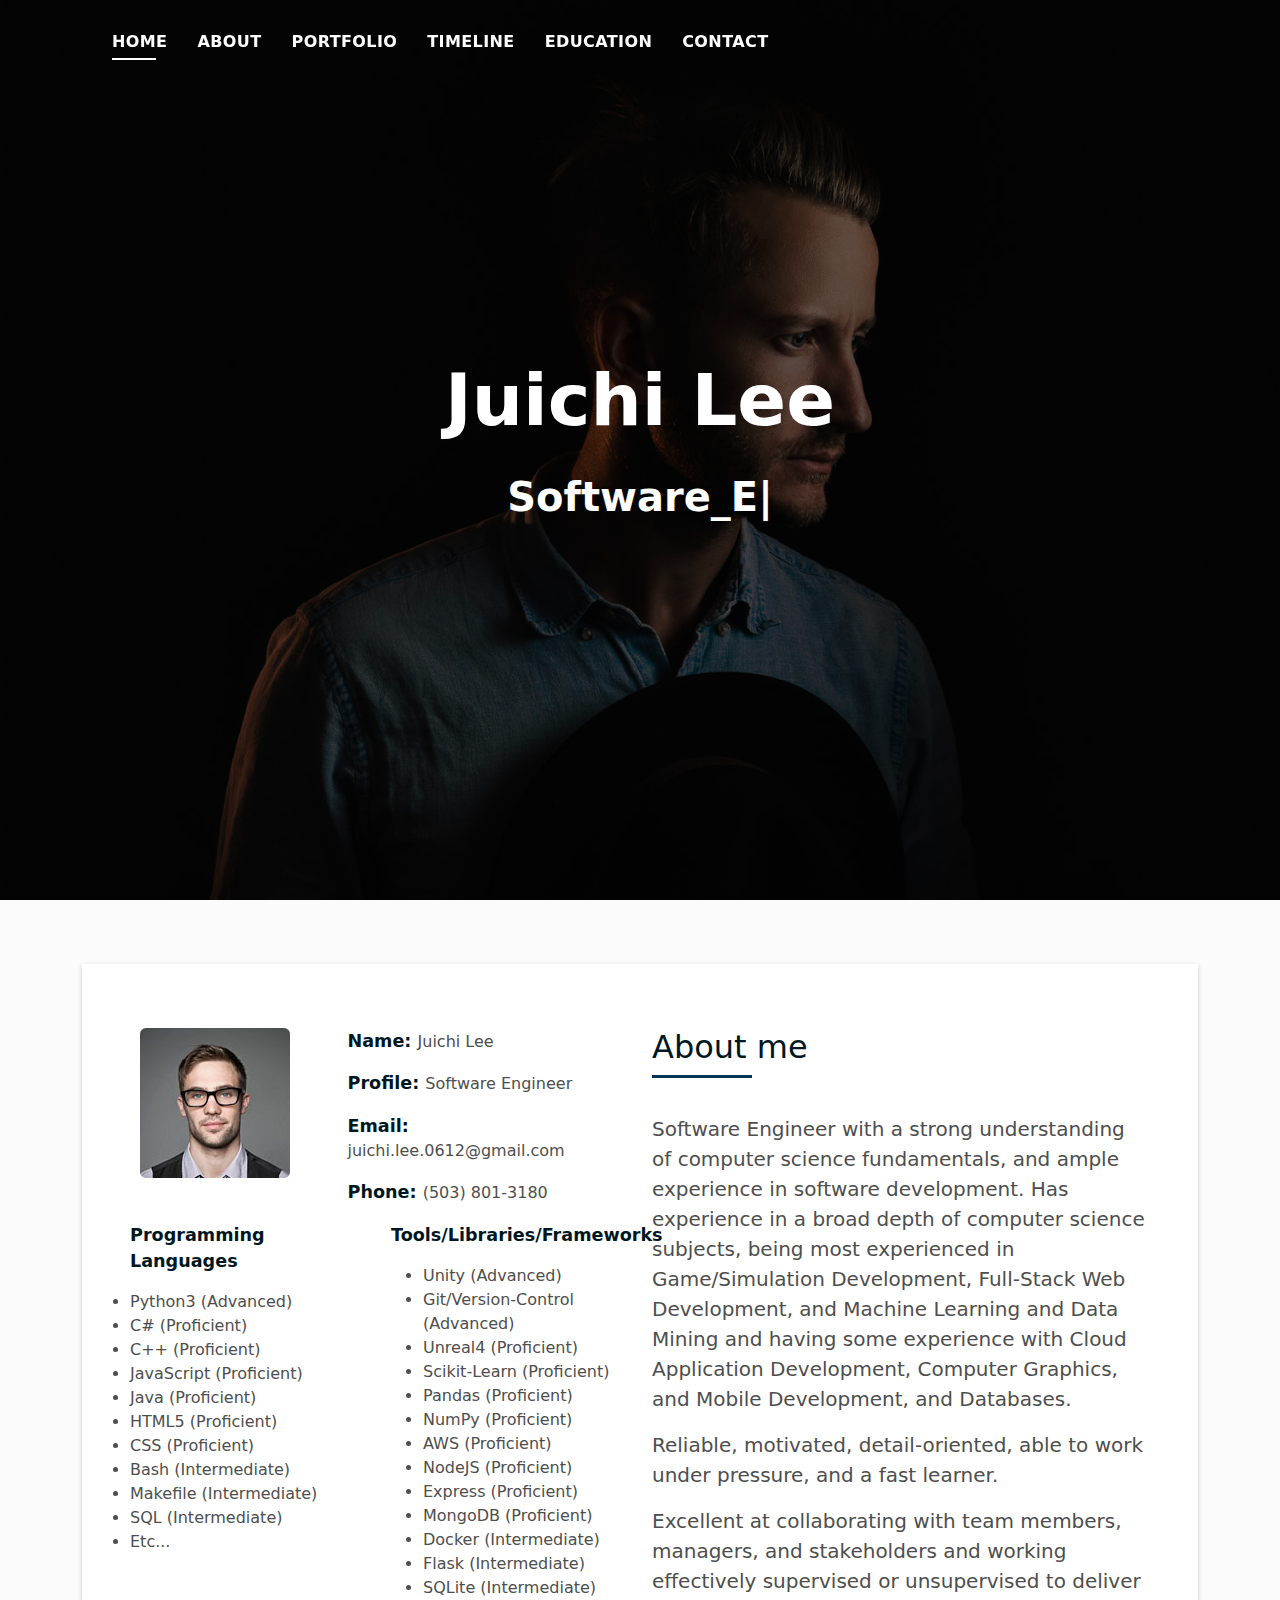
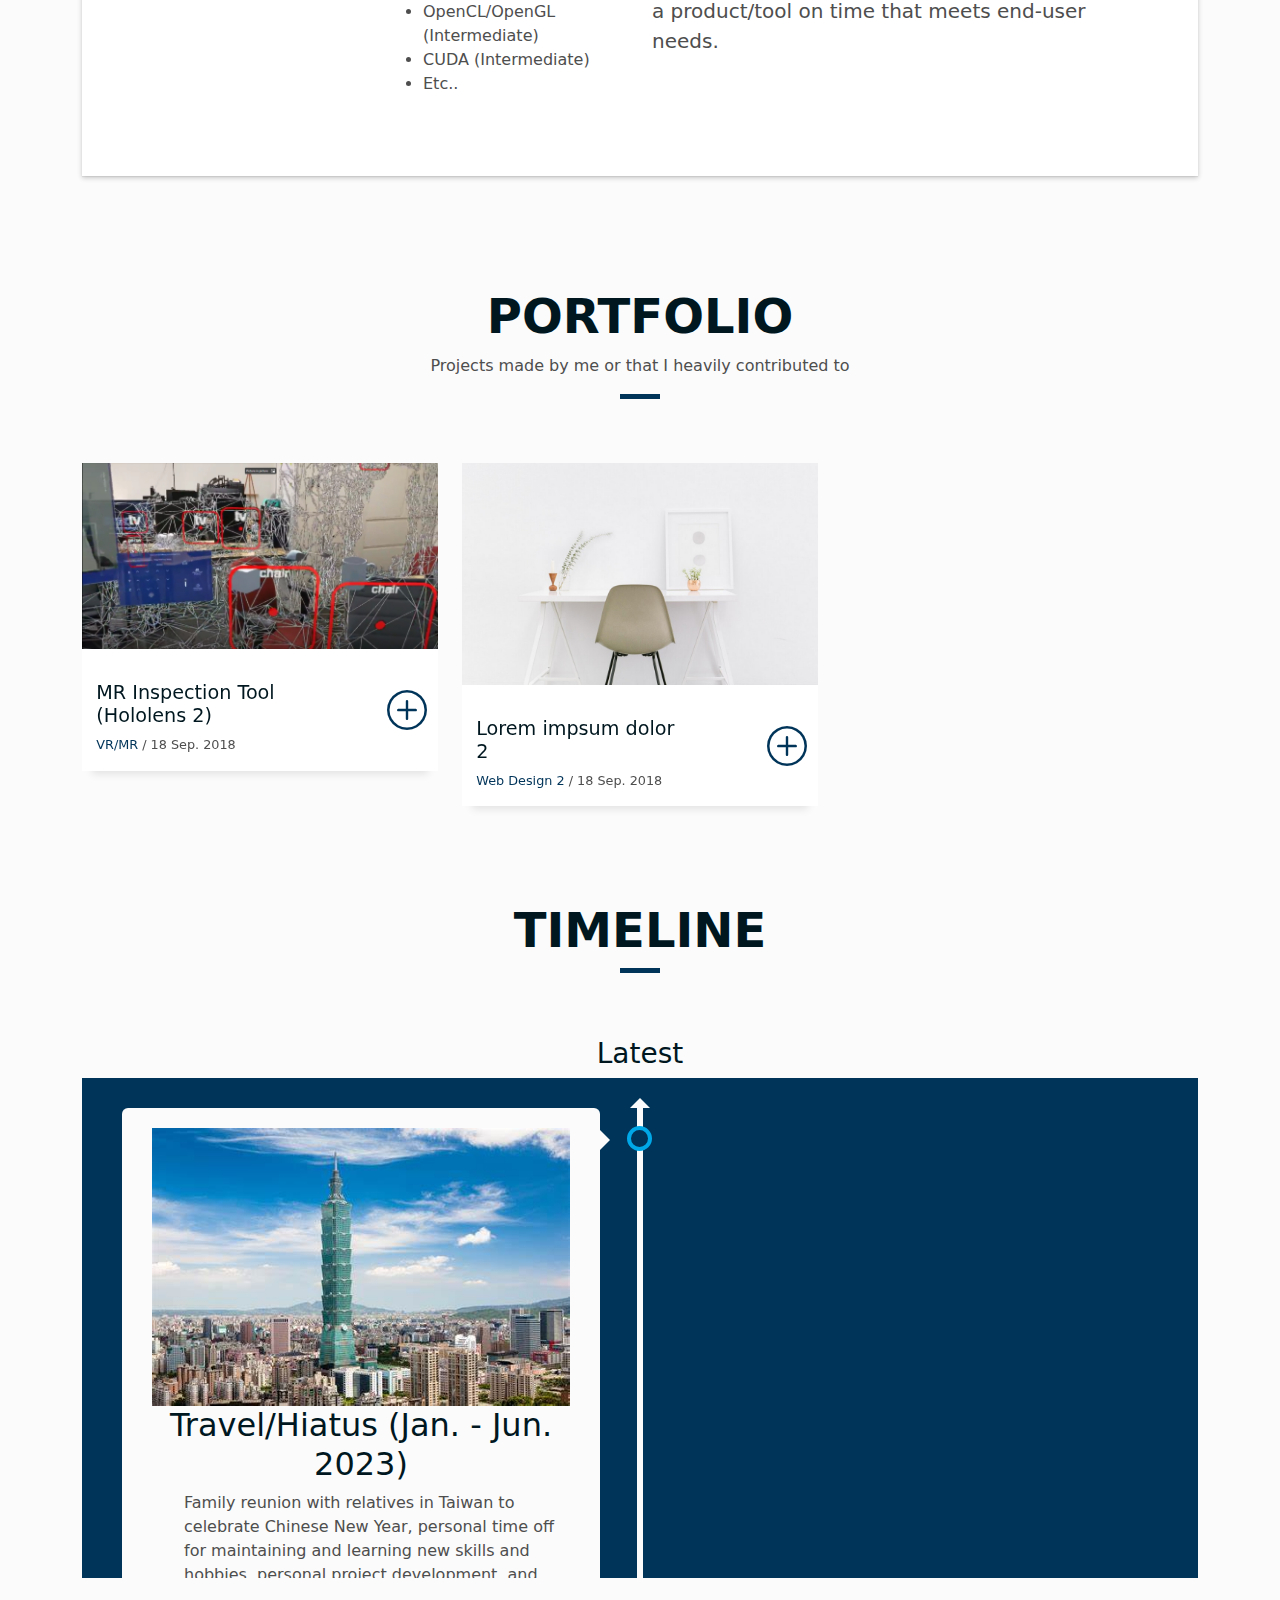
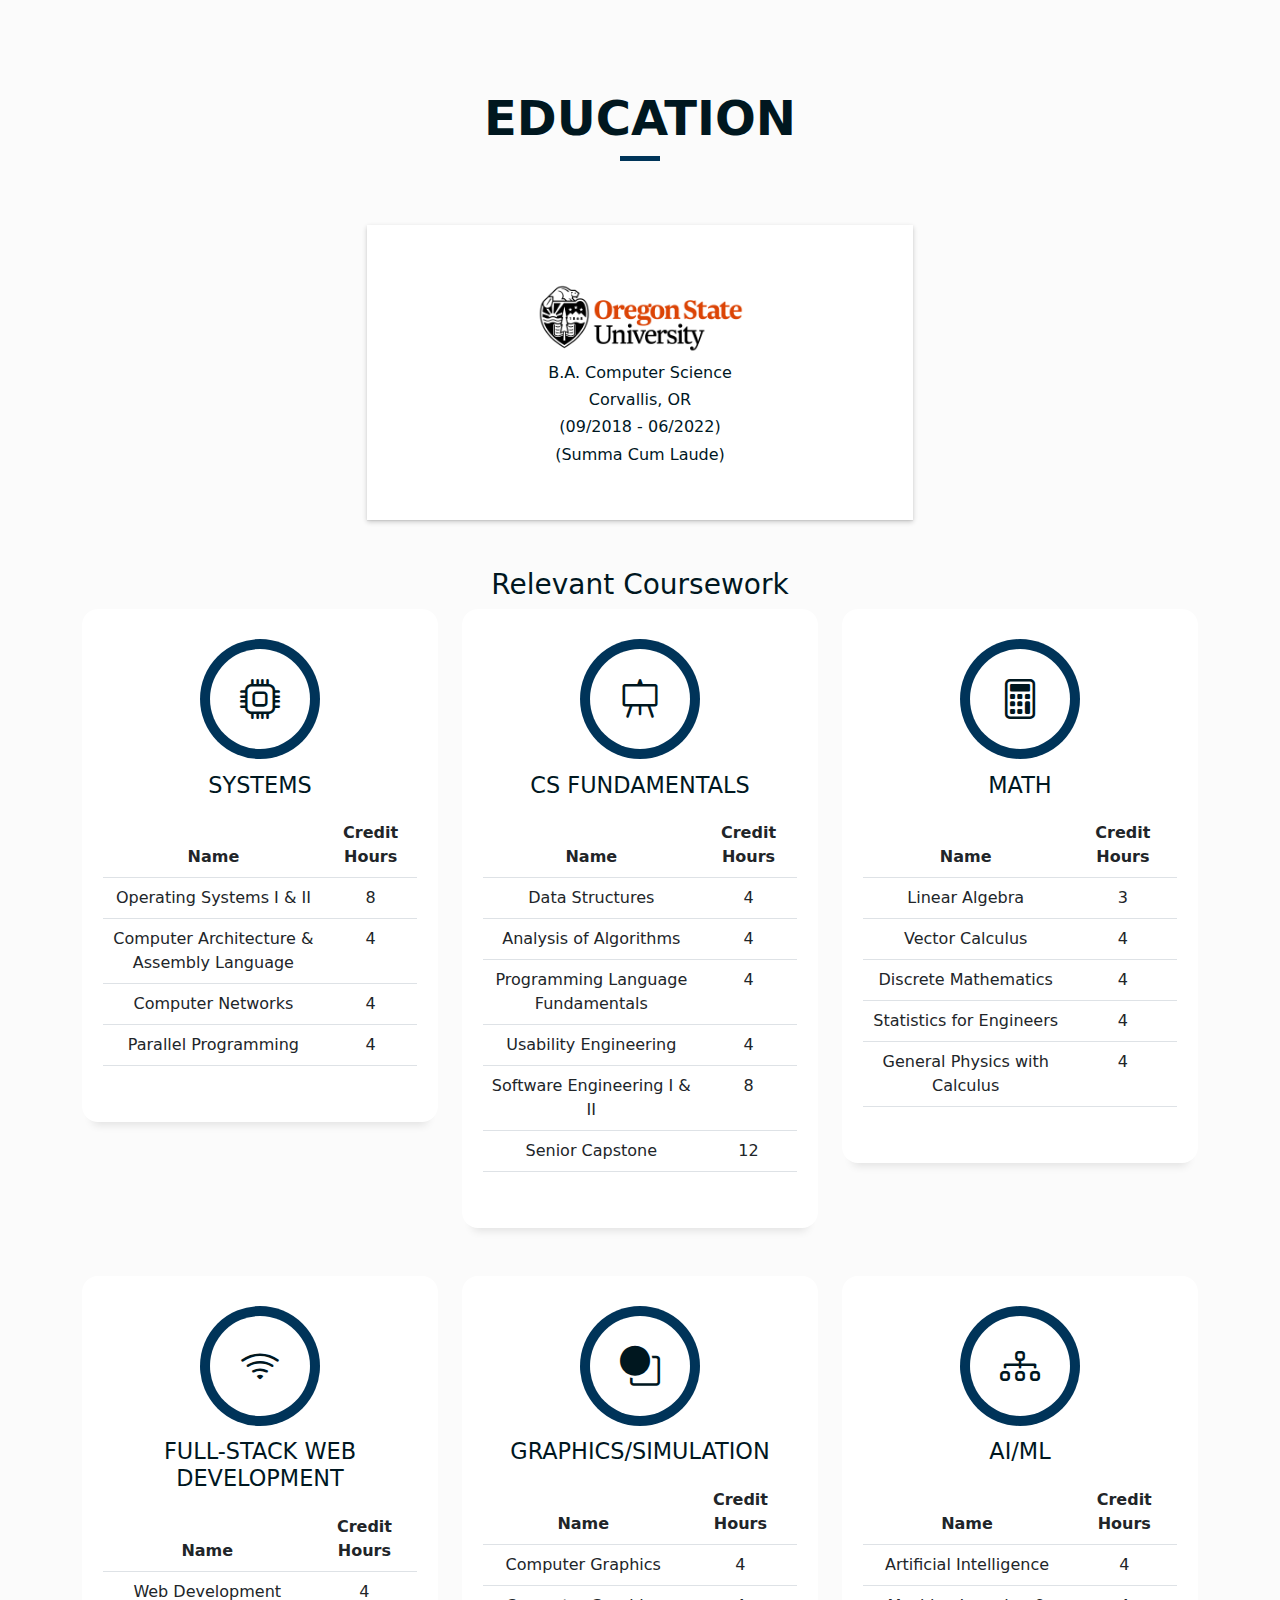
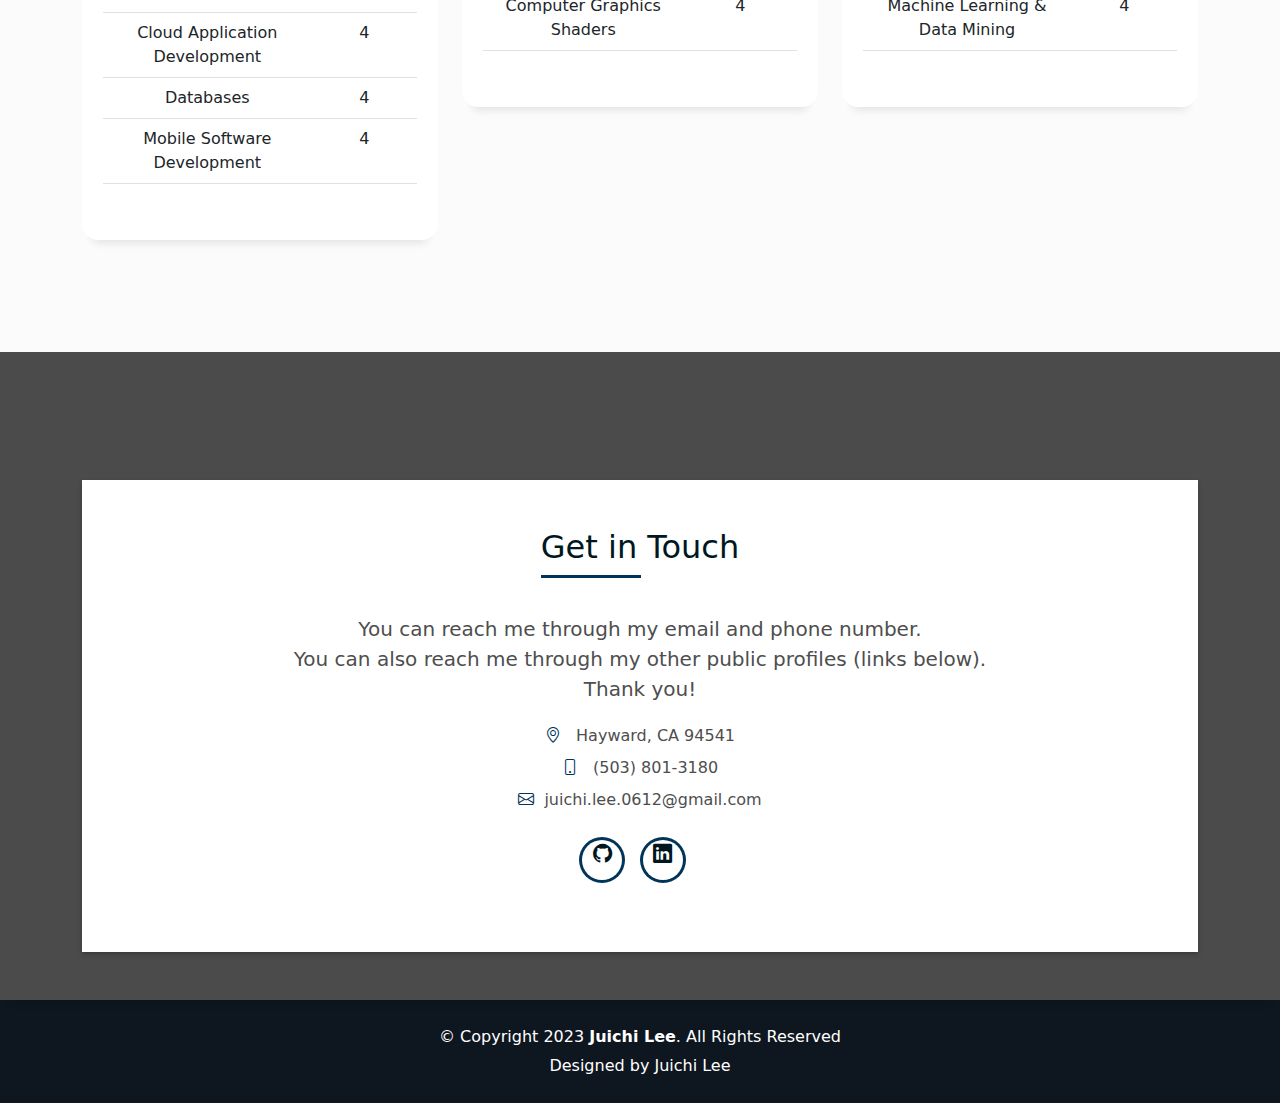
==== index.html @ 6bdf8b2e "Updated Education Icons" ====
<!DOCTYPE html>
<html lang="en">

<head>
  <meta charset="utf-8">
  <meta content="width=device-width, initial-scale=1.0" name="viewport">

  <title>Juichi Lee - Index</title>
  <meta content="" name="description">
  <meta content="" name="keywords">

  <!-- JQuery -->
  <script src="https://ajax.googleapis.com/ajax/libs/jquery/3.6.4/jquery.min.js"></script>

  <!-- Favicons -->
  <link href="assets/img/favicon.png" rel="icon">
  <link href="assets/img/apple-touch-icon.png" rel="apple-touch-icon">

  <!-- Vendor CSS Files -->
  <link href="assets/vendor/bootstrap/css/bootstrap.min.css" rel="stylesheet">
  <link href="assets/vendor/bootstrap-icons/bootstrap-icons.css" rel="stylesheet">
  <link href="assets/vendor/glightbox/css/glightbox.min.css" rel="stylesheet">
  <link href="assets/vendor/swiper/swiper-bundle.min.css" rel="stylesheet">

  <!-- Template Main CSS File -->
  <link href="assets/css/style.css" rel="stylesheet">

</head>

<body>

 

  <!-- ======= Header ======= -->
  <header id="header" class="fixed-top">
    <div class="container d-flex align-items-center justify-content-between">

      <!-- <h1 class="logo"><a href="index.html">Yeah</a></h1> -->
      <!-- Uncomment below if you prefer to use an image logo -->
      <!-- <a href="index.html" class="logo"><img src="assets/img/logo.png" alt="" class="img-fluid"></a>-->

      <nav id="navbar" class="navbar">
        <ul>
          <li><a class="nav-link scrollto active" href="#hero">Home</a></li>
          <li><a class="nav-link scrollto" href="#about">About</a></li>
          <li><a class="nav-link scrollto " href="#work">Portfolio</a></li>
          <li><a class="nav-link scrollto " href="#timeline">Timeline</a></li>
          <li><a class="nav-link scrollto" href="#services">Education</a></li>
          <!-- <li class="dropdown"><a href="#"><span>Drop Down</span> <i class="bi bi-chevron-down"></i></a>
            <ul>
              <li><a href="#">Drop Down 1</a></li>
              <li class="dropdown"><a href="#"><span>Deep Drop Down</span> <i class="bi bi-chevron-right"></i></a>
                <ul>
                  <li><a href="#">Deep Drop Down 1</a></li>
                  <li><a href="#">Deep Drop Down 2</a></li>
                  <li><a href="#">Deep Drop Down 3</a></li>
                  <li><a href="#">Deep Drop Down 4</a></li>
                  <li><a href="#">Deep Drop Down 5</a></li>
                </ul>
              </li>
              <li><a href="#">Drop Down 2</a></li>
              <li><a href="#">Drop Down 3</a></li>
              <li><a href="#">Drop Down 4</a></li>
            </ul>
          </li> -->
          <li><a class="nav-link scrollto" href="#contact">Contact</a></li>
        </ul>
        <i class="bi bi-list mobile-nav-toggle"></i>
      </nav><!-- .navbar -->

    </div>
  </header><!-- End Header -->

  <!-- ======= Hero Section ======= -->
  <div id="hero" class="hero route bg-image" style="background-image: url(assets/img/hero-bg.jpg)">
    <div class="overlay-itro"></div>
    <div class="hero-content display-table">
      <div class="table-cell">
        <div class="container">
          <!--<p class="display-6 color-d">Hello, world!</p>-->
          <h1 class="hero-title mb-4">Juichi Lee</h1>
          <p class="hero-subtitle"></p>
          <!-- <p class="pt-3"><a class="btn btn-primary btn js-scroll px-4" href="#about" role="button">Learn More</a></p> -->
        </div>
      </div>
    </div>
  </div><!-- End Hero Section -->

  <main id="main">

    <!-- ======= About Section ======= -->
    <section id="about" class="about-mf sect-pt4 route">
      <div class="container">
        <div class="row">
          <div class="col-sm-12">
            <div class="box-shadow-full">
              <div class="row">
                <div class="col-md-6">
                  <div class="row">
                    <div class="col-sm-6 col-md-5">
                      <div class="about-img">
                        <img src="assets/img/testimonial-2.jpg" class="img-fluid rounded b-shadow-a" alt="">
                      </div>
                    </div>
                    <div class="col-sm-6 col-md-7">
                      <div class="about-info">
                        <p><span class="title-s">Name: </span> <span>Juichi Lee</span></p>
                        <p><span class="title-s">Profile: </span> <span>Software Engineer</span></p>
                        <p><span class="title-s">Email: </span> <span>juichi.lee.0612@gmail.com</span></p>
                        <p><span class="title-s">Phone: </span> <span>(503) 801-3180</span></p>
                      </div>
                    </div>
                  </div>
                  <div class="row">
                    <div class="col-sm-6">
                        <div class="skill-mf">
                            <p class="title-s">Programming Languages</p>
                            <li><span>Python3</span> <span class="pull-right">(Advanced)</span></li>
                            <li><span>C#</span> <span class="pull-right">(Proficient)</span></li>
                            <li><span>C++</span> <span class="pull-right">(Proficient)</span></li>
                            <li><span>JavaScript</span> <span class="pull-right">(Proficient)</span></li>
                            <li><span>Java</span> <span class="pull-right">(Proficient)</span></li>
                            <li><span>HTML5</span> <span class="pull-right">(Proficient)</span></li>
                            <li><span>CSS</span> <span class="pull-right">(Proficient)</span></li>
                            <li><span>Bash</span> <span class="pull-right">(Intermediate)</span></li>
                            <li><span>Makefile</span> <span class="pull-right">(Intermediate)</span></li>
                            <li><span>SQL</span> <span class="pull-right">(Intermediate)</span></li>
                            <li>Etc...</li>
                          </div>
                    </div>
                    <div class="col-sm-6">
                        <div class="skill-mf">
                            <p class="title-s">Tools/Libraries/Frameworks</p>
                            <ul>
                                <li><span>Unity</span> <span class="pull-right">(Advanced)</span></li>
                                <li><span>Git/Version-Control</span> <span class="pull-right">(Advanced)</span></li>
                                <li><span>Unreal4</span> <span class="pull-right">(Proficient)</span></li>
                                <li><span>Scikit-Learn</span> <span class="pull-right">(Proficient)</span></li>
                                <li><span>Pandas</span> <span class="pull-right">(Proficient)</span></li>
                                <li><span>NumPy</span> <span class="pull-right">(Proficient)</span></li>
                                <li><span>AWS</span> <span class="pull-right">(Proficient)</span></li>
                                <li><span>NodeJS</span> <span class="pull-right">(Proficient)</span></li>
                                <li><span>Express</span> <span class="pull-right">(Proficient)</span></li>
                                <li><span>MongoDB</span> <span class="pull-right">(Proficient)</span></li>
                                <li><span>Docker</span> <span class="pull-right">(Intermediate)</span></li>
                                <li><span>Flask</span> <span class="pull-right">(Intermediate)</span></li>
                                <li><span>SQLite</span> <span class="pull-right">(Intermediate)</span></li>
                                <li><span>OpenCL/OpenGL</span> <span class="pull-right">(Intermediate)</span></li>
                                <li><span>CUDA</span> <span class="pull-right">(Intermediate)</span></li>
                                <li><span>Etc..</span></li>
                            </ul>
                          </div>
                    </div>
                  </div>
                  
                </div>
                <div class="col-md-6">
                  <div class="about-me pt-4 pt-md-0">
                    <div class="title-box-2">
                      <h5 class="title-left">
                        About me
                      </h5>
                    </div>
                    <p class="lead">
                        Software Engineer with a strong understanding of computer science
                        fundamentals, and ample experience in software development. Has experience in a broad depth of computer science subjects,
                        being most experienced in Game/Simulation Development, Full-Stack Web Development, and Machine Learning and Data Mining and having
                        some experience with Cloud Application Development, Computer Graphics, and Mobile Development, and Databases.                        
                    </p>
                    <p class="lead">
                        Reliable, motivated, detail-oriented, able to work under pressure,
                        and a fast learner.
                    </p>
                    <p class="lead">
                        Excellent at collaborating with team members, managers, and stakeholders and working effectively
                        supervised or unsupervised to deliver a product/tool on time that meets end-user needs.   
                    </p>
                  </div>
                </div>
              </div>
            </div>
          </div>
        </div>
      </div>
    </section><!-- End About Section -->

    <!-- ======= Portfolio Section ======= -->
    <section id="work" class="portfolio-mf sect-pt4 route">
        <div class="container">
          <div class="row">
            <div class="col-sm-12">
              <div class="title-box text-center">
                <div class="text-reveal-wrapper">
                  <h3 class="title-a text-reveal">
                    Portfolio
                  </h3>
                </div>
                <p class="subtitle-a">
                  Projects made by me or that I heavily contributed to
                </p>
                <div class="line-mf"></div>
              </div>
            </div>
          </div>
          <div id="portfolio-row" class="row">
            <!-- columns to be populated by portfolio_data.js -->
            
          </div>
        </div>
      </section>
    <!-- End Portfolio Section -->

    <!-- Timeline Section -->
      <section id="timeline" class="services-mf pt-5 route">
        <div class="container">
          <div class="row">
            <div class="col-12">
              <div class="title-box text-center">
                <div class="text-reveal-wrapper">
                  <h3 class="title-a text-reveal">
                    Timeline
                  </h3>
                </div>
                <div class="line-mf"></div>
              </div>
            </div>
          </div>
          <div class="title-box text-center">
            <h3>Latest</h3>
            <div class="scrolling-div">
              <div id="timeline-container" class="timeline">
                <!-- columns to be populated by timeline_data.js -->

              </div>
            </div>
          </div>
        </div>
      </section>
    
    <!-- End Timeline Section -->

    <!-- ======= Education Section ======= -->
    <section id="services" class="services-mf pt-5 route">
      <div class="container">
        <div class="row">
          <div class="col-sm-12">
            <div class="title-box text-center">
              <div class="text-reveal-wrapper">
                <h3 class="title-a text-reveal">
                  Education
                </h3>
              </div>
              <div class="line-mf"></div>
            </div>
          </div>
        </div>
        <div class="title-box text-center">
            <div class="row">
                <div class="col-xs-0 col-lg-3"></div>
                <div class="col-xs-12 col-lg-6">
                    <div class="wrapper">
                      <div class="title-box text-center box-shadow-full">
                          <img src="assets/img/oregon_state_logo.jpg" width="50%" height="20%">
                          <h6>
                              B.A. Computer Science
                          </h6>
                          <h6>
                              Corvallis, OR
                          </h6>
                          <h6>
                              (09/2018 - 06/2022)
                          </h6>
                          <h6>
                            (Summa Cum Laude)
                          </h6>
                      </div>
                    </div>
                </div>
            </div>
            <div class="title-box text-center">
                <div class="row">
                    <div class="col-sm-12">
                        <h3>Relevant Coursework</h6>
                    </div>
                </div>
            <div class="row">
                <div class="col-md-4">
                    <div class="service-box">
                      <div class="service-ico">
                        <span class="ico-circle"><i class="bi bi-cpu"></i></span>
                      </div>
                      <div class="service-content">
                        <h2 class="s-title">Systems</h2>
                        <table class="table">
                          <thead>
                              <tr>
                                  <th>Name</th>
                                  <th>Credit Hours</th>
                              </tr>
                          </thead>
                          <tbody>
                              <tr>
                                  <td>Operating Systems I & II</td>
                                  <td>8</td>
                              </tr>
                              <tr>
                                  <td>Computer Architecture & Assembly Language</td>
                                  <td>4</td>
                              </tr>
                              <tr>
                                  <td>Computer Networks</td>
                                  <td>4</td>
                              </tr>
                              <tr>
                                  <td>Parallel Programming</td>
                                  <td>4</td>
                              </tr>
                          </tbody>
                      </table>
                      </div>
                    </div>
                  </div>
                  <div class="col-md-4">
                    <div class="service-box">
                      <div class="service-ico">
                        <span class="ico-circle"><i class="bi bi-easel"></i></span>
                      </div>
                      <div class="service-content">
                        <h2 class="s-title">CS Fundamentals</h2>
                        <table class="table">
                          <thead>
                              <tr>
                                  <th>Name</th>
                                  <th>Credit Hours</th>
                              </tr>
                          </thead>
                          <tbody>
                              <tr>
                                  <td>Data Structures</td>
                                  <td>4</td>
                              </tr>
                              <tr>
                                  <td>Analysis of Algorithms</td>
                                  <td>4</td>
                              </tr>
                              <tr>
                                  <td>Programming Language Fundamentals</td>
                                  <td>4</td>
                              </tr>
                              <tr>
                                  <td>Usability Engineering</td>
                                  <td>4</td>
                              </tr>
                              <tr>
                                  <td>Software Engineering I & II</td>
                                  <td>8</td>
                              </tr>
                              <tr>
                                  <td>Senior Capstone</td>
                                  <td>12</td>
                              </tr>
                          </tbody>
                      </table>
                      </div>
                    </div>
                  </div>
                  <div class="col-md-4">
                    <div class="service-box">
                      <div class="service-ico">
                        <span class="ico-circle"><i class="bi bi-calculator"></i></span>
                      </div>
                      <div class="service-content">
                        <h2 class="s-title">Math</h2>
                        <table class="table">
                          <thead>
                              <tr>
                                  <th>Name</th>
                                  <th>Credit Hours</th>
                              </tr>
                          </thead>
                          <tbody>
                              <tr>
                                  <td>Linear Algebra</td>
                                  <td>3</td>
                              </tr>
                              <tr>
                                  <td>Vector Calculus</td>
                                  <td>4</td>
                              </tr>
                              <tr>
                                  <td>Discrete Mathematics</td>
                                  <td>4</td>
                              </tr>
                              <tr>
                                  <td>Statistics for Engineers</td>
                                  <td>4</td>
                              </tr>
                              <tr>
                                  <td>General Physics with Calculus</td>
                                  <td>4</td>
                              </tr>
                          </tbody>
                      </table>
                      </div>
                    </div>
                  </div>
                <div class="col-md-4">
                    <div class="service-box">
                        <div class="service-ico">
                            <span class="ico-circle"><i class="bi bi-wifi"></i></span>
                        </div>
                        <div class="service-content">
                            <h2 class="s-title">Full-Stack Web Development</h2>
                            <table class="table">
                                <thead>
                                    <tr>
                                        <th>Name</th>
                                        <th>Credit Hours</th>
                                    </tr>
                                </thead>
                                <tbody>
                                    <tr>
                                        <td>Web Development</td>
                                        <td>4</td>
                                    </tr>
                                    <tr>
                                        <td>Cloud Application Development</td>
                                        <td>4</td>
                                    </tr>
                                    <tr>
                                        <td>Databases</td>
                                        <td>4</td>
                                    </tr>
                                    <tr>
                                        <td>Mobile Software Development</td>
                                        <td>4</td>
                                    </tr>
                                </tbody>
                            </table>
                        </div>
                    </div>
                </div>
                <div class="col-md-4">
                  <div class="service-box">
                    <div class="service-ico">
                      <span class="ico-circle"><i class="bi bi-circle-square"></i></span>
                    </div>
                    <div class="service-content">
                        <h2 class="s-title">Graphics/Simulation</h2>
                        <table class="table">
                            <thead>
                                <tr>
                                    <th>Name</th>
                                    <th>Credit Hours</th>
                                </tr>
                            </thead>
                            <tbody>
                                <tr>
                                    <td>Computer Graphics</td>
                                    <td>4</td>
                                </tr>
                                <tr>
                                    <td>Computer Graphics Shaders</td>
                                    <td>4</td>
                                </tr>
                            </tbody>
                        </table>
                    </div>
                  </div>
                </div>
                <div class="col-md-4">
                  <div class="service-box">
                    <div class="service-ico">
                      <span class="ico-circle"><i class="bi bi-diagram-3"></i></span>
                    </div>
                    <div class="service-content">
                      <h2 class="s-title">AI/ML</h2>
                      <table class="table">
                        <thead>
                            <tr>
                                <th>Name</th>
                                <th>Credit Hours</th>
                            </tr>
                        </thead>
                        <tbody>
                            <tr>
                                <td>Artificial Intelligence</td>
                                <td>4</td>
                            </tr>
                            <tr>
                                <td>Machine Learning & Data Mining</td>
                                <td>4</td>
                            </tr>
                        </tbody>
                    </table>
                    </div>
                  </div>
                </div>
              </div>
        </div>
      </div>
    </section><!-- End Services Section -->

    <!-- ======= Contact Section ======= -->
    <section id="contact" class="paralax-mf footer-paralax bg-image sect-mt4 route" style="background-image: url(assets/img/overlay-bg.jpg)">
      <div class="overlay-mf"></div>
      <div class="container">
        <div class="row">
          <div class="col-sm-12">
            <div class="contact-mf">
              <div id="contact" class="box-shadow-full">
                <div class="row">
                  <div class="col-12" style="text-align: center;">
                    <div class="title-box-2 pt-4 pt-md-0">
                      <h5 class="title-left">
                        Get in Touch
                      </h5>
                    </div>
                    <div class="more-info">
                      <p class="lead">
                        You can reach me through my email and phone number. 
                        <br> You can also reach me through my other public profiles (links below). 
                        <br> Thank you!
                      </p>
                      <ul class="list-ico">
                        <li><span class="bi bi-geo-alt"></span> Hayward, CA 94541</li>
                        <li><span class="bi bi-phone"></span> (503) 801-3180</li>
                        <li><span class="bi bi-envelope"></span>juichi.lee.0612@gmail.com</li>
                      </ul>
                    </div>
                    <div class="socials">
                      <ul>
                        <li><a href="https://github.com/Juichilee"><span class="ico-circle"><i class="bi bi-github"></i></span></a></li>
                        <li><a href="https://www.linkedin.com/in/leejuic/"><span class="ico-circle"><i class="bi bi-linkedin"></i></span></a></li>
                      </ul>
                    </div>
                  </div>
                </div>
              </div>
            </div>
          </div>
        </div>
      </div>
    </section><!-- End Contact Section -->

  </main><!-- End #main -->

  <!-- ======= Footer ======= -->
  <footer>
    <div class="container">
      <div class="row">
        <div class="col-sm-12">
          <div class="copyright-box">
            <p class="copyright">&copy; Copyright 2023 <strong>Juichi Lee</strong>. All Rights Reserved</p>
            <div class="credits">
              <!--
              All the links in the footer should remain intact.
              You can delete the links only if you purchased the pro version.
              Licensing information: https://bootstrapmade.com/license/
              Purchase the pro version with working PHP/AJAX contact form: https://bootstrapmade.com/buy/?theme=DevFolio
            -->
              Designed by Juichi Lee
              <a href="https://bootstrapmade.com/" style="display:none;"></a>
            </div>
          </div>
        </div>
      </div>
    </div>
  </footer><!-- End  Footer -->

  <div id="preloader"></div>
  <a href="#" class="back-to-top d-flex align-items-center justify-content-center"><i class="bi bi-arrow-up-short"></i></a>

  <!-- Data loading scripts -->
  <script src="portfolio_data.js"></script>
  <script src="timeline_data.js"></script>

  <!-- Vendor JS Files -->
  <script src="assets/vendor/purecounter/purecounter_vanilla.js"></script>
  <script src="assets/vendor/bootstrap/js/bootstrap.bundle.min.js"></script>
  <script src="assets/vendor/glightbox/js/glightbox.min.js"></script>
  <script src="assets/vendor/swiper/swiper-bundle.min.js"></script>
  <script src="assets/vendor/typed.js/typed.umd.js"></script>

  <!-- Template Main JS File -->
  <script src="assets/js/main.js"></script>

</body>

</html>
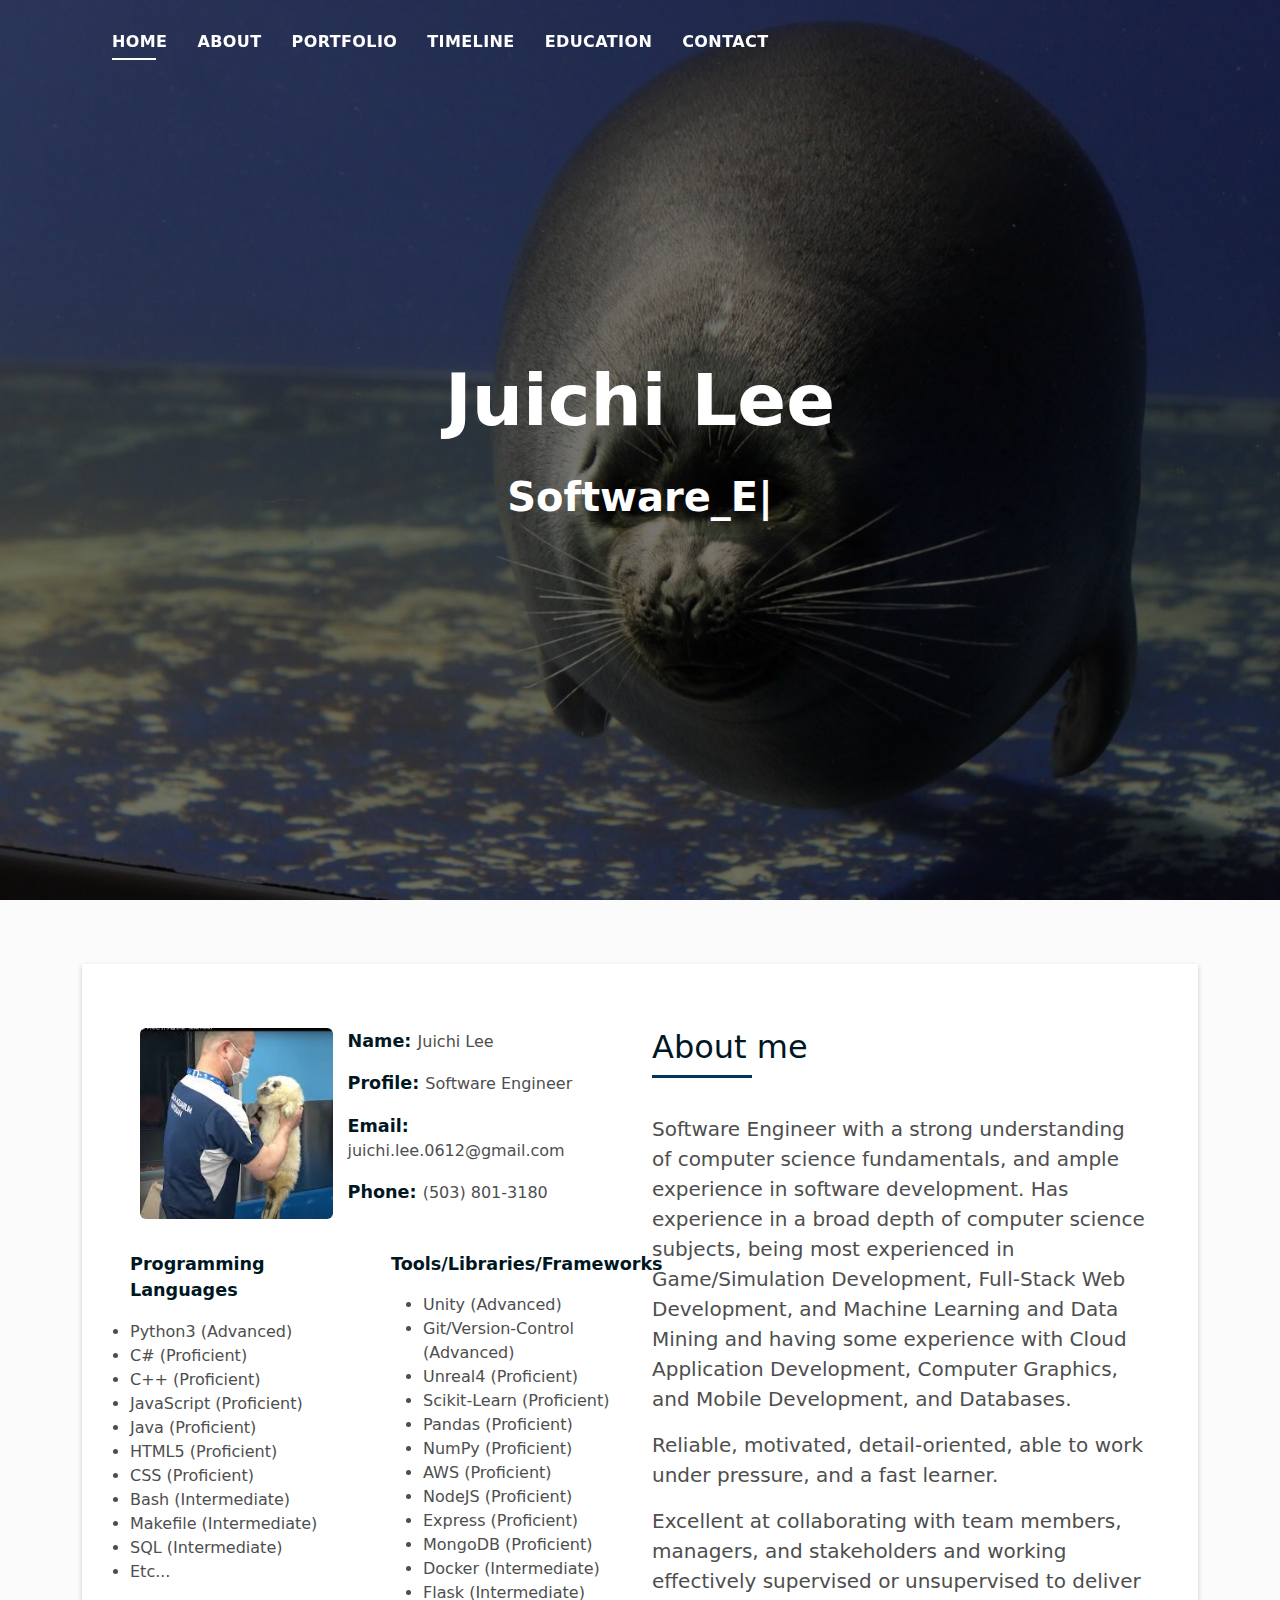
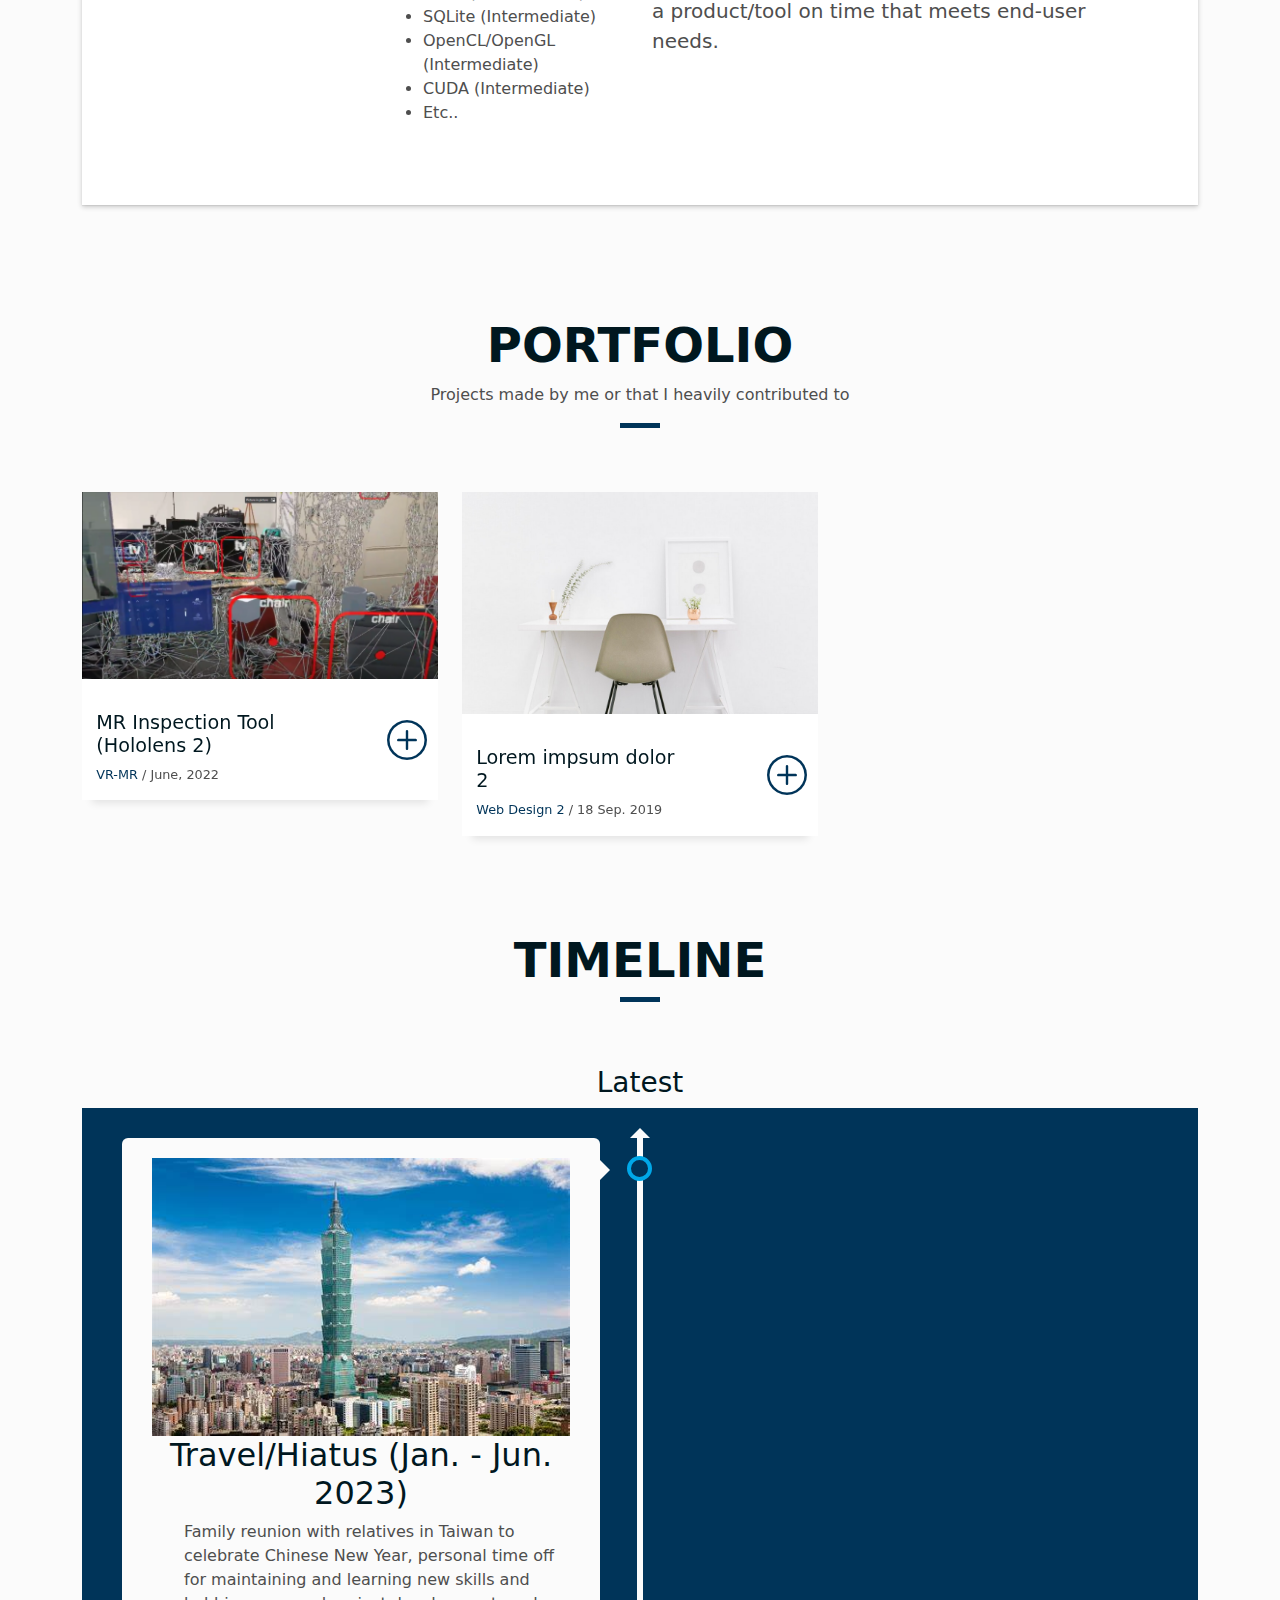
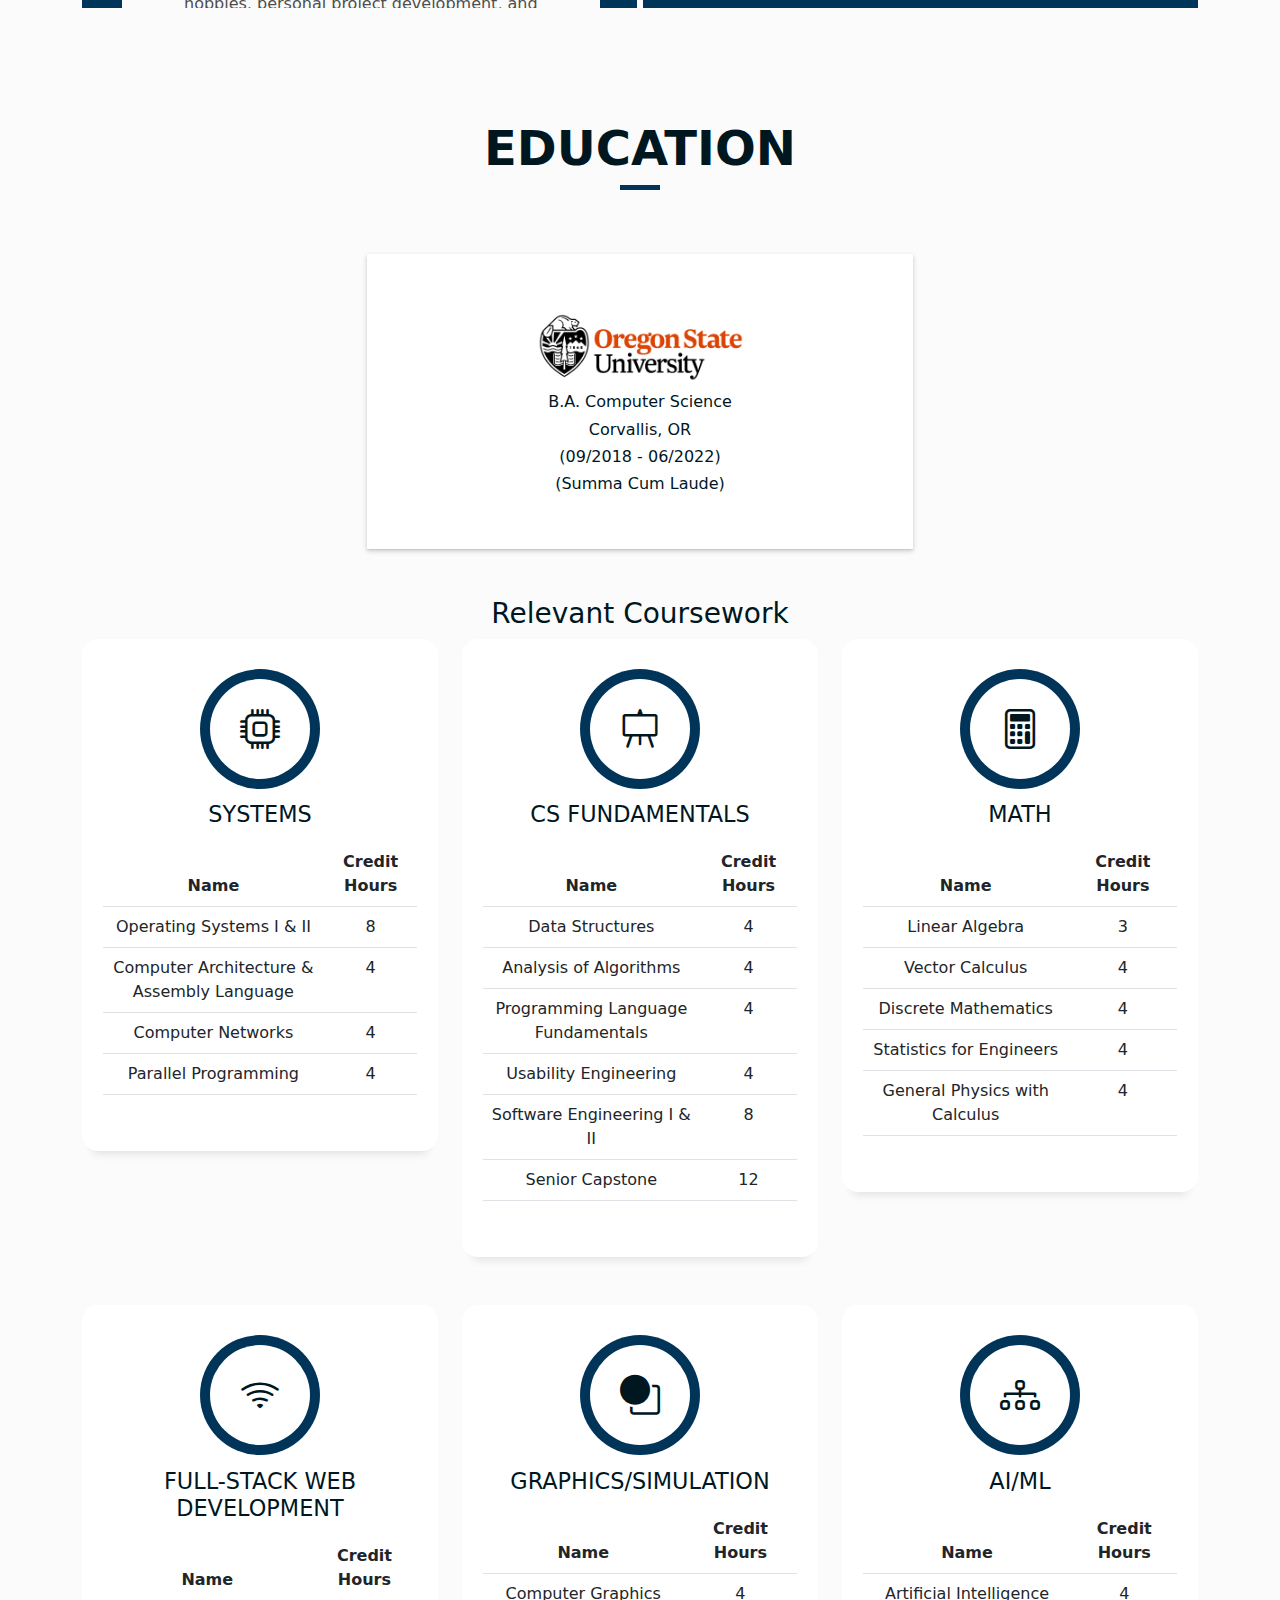
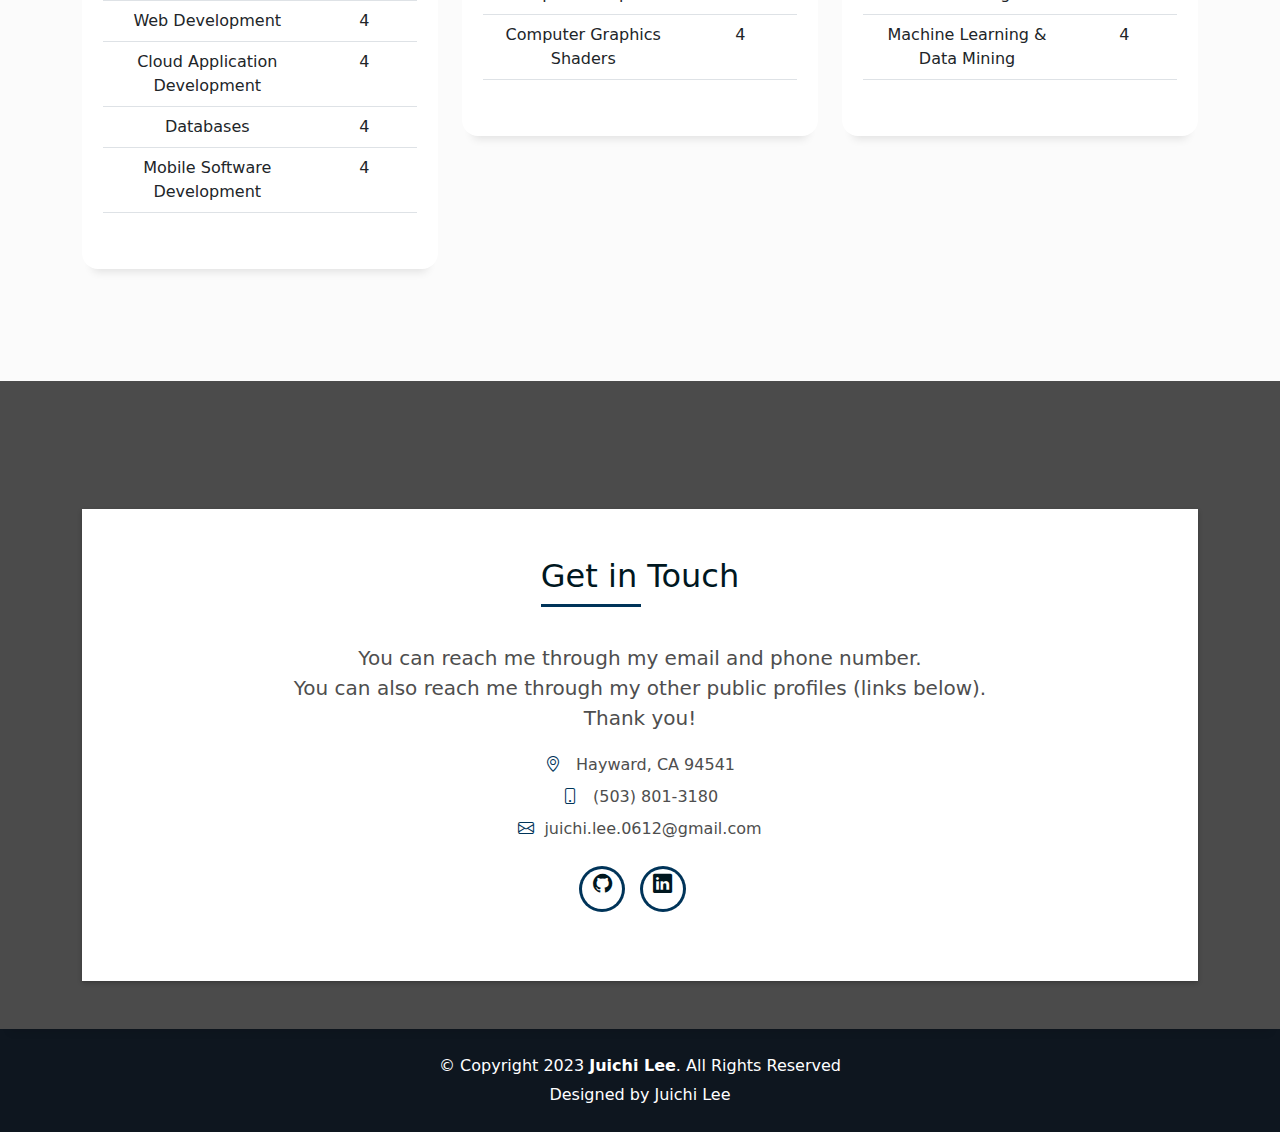
==== commit 93b40c37: "Test window.location.pathname" ====
--- a/index.html
+++ b/index.html
@@ -24,12 +24,11 @@
 
   <!-- Template Main CSS File -->
   <link href="assets/css/style.css" rel="stylesheet">
+  <script src="app.js"></script>
 
 </head>
 
 <body>
-
- 
 
   <!-- ======= Header ======= -->
   <header id="header" class="fixed-top">
--- a/assets/css/style.css
+++ b/assets/css/style.css
@@ -1359,6 +1359,51 @@
   background-color: #fff;
 }
 
+.swiper-wrapper {
+  position: relative;
+  height: 500px;
+}
+
+.swiper-slide {
+  position: relative;
+  top: 450px;
+  height: 50px;
+}
+
+.swiper-images {
+  position: absolute;
+  top: -500px;
+  height: 500px;
+}
+
+.swiper-videos {
+  position: absolute;
+  top: -450px;
+  right: 0;
+  left: 0;
+  height: 450px;
+  width: 100%;
+}
+
+.swipe-instruct {
+  position: absolute;
+  top:450px;
+  right: 0;
+  left: 0;
+  height: 60px;
+  width: 100%;
+  text-align: center;
+  background-color: var(--icon-color);
+  margin: auto;
+  color: #fff;
+}
+
+.swipe-instruct-text {
+  margin: auto;
+  color: #fff;
+}
+
+
 /*--------------------------------------------------------------
 # Contact
 --------------------------------------------------------------*/
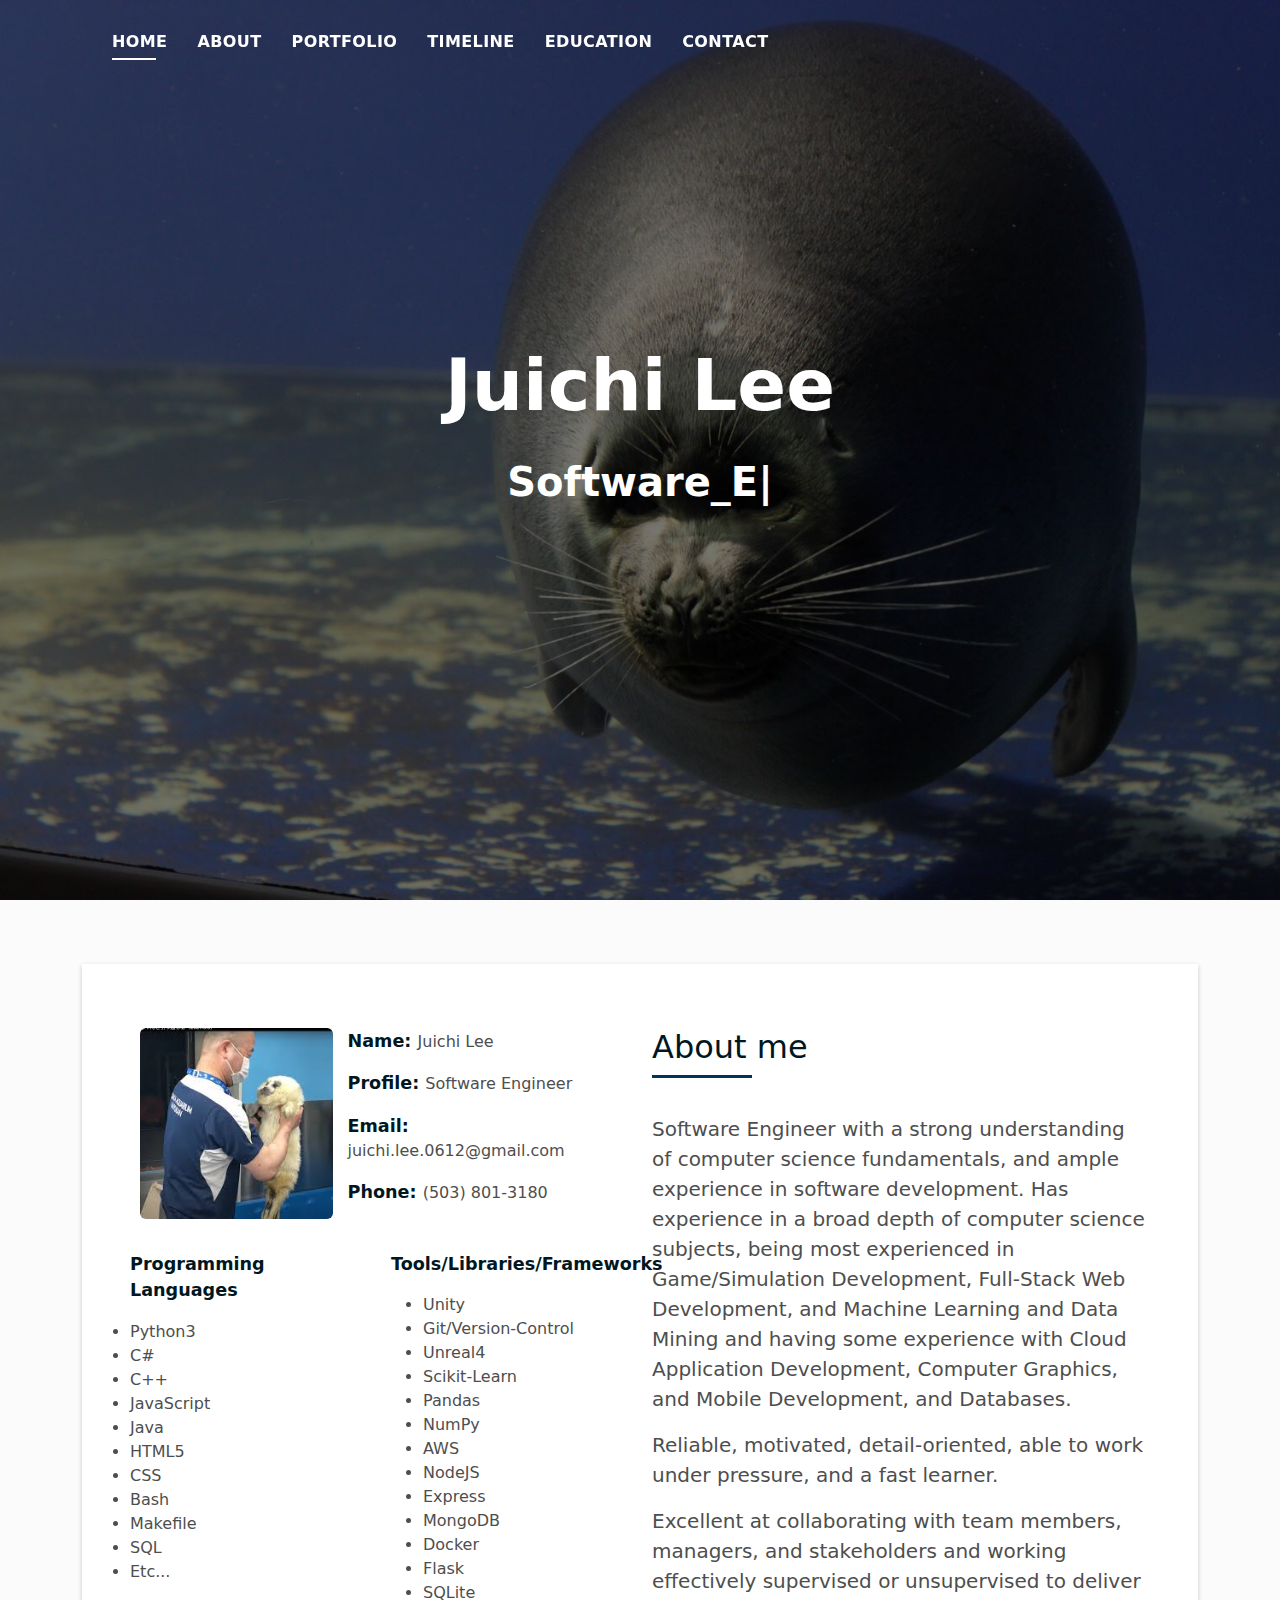
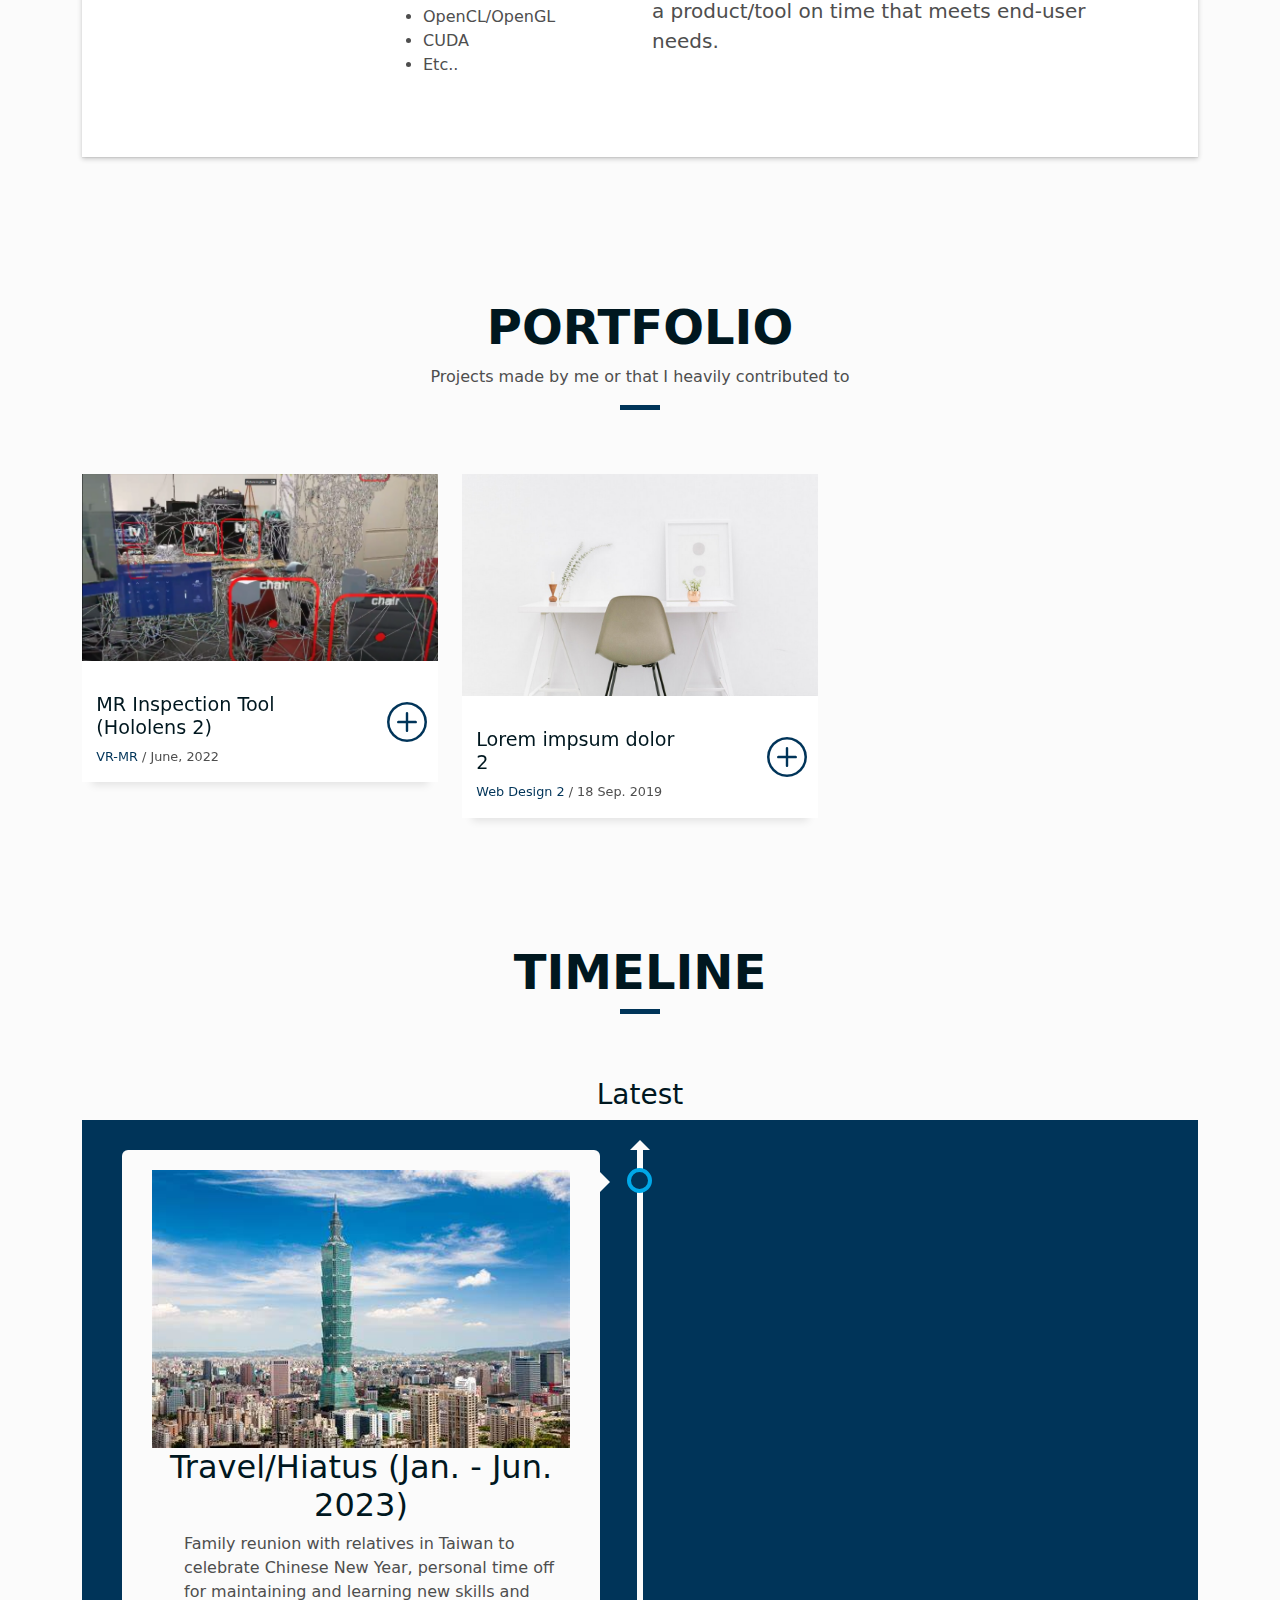
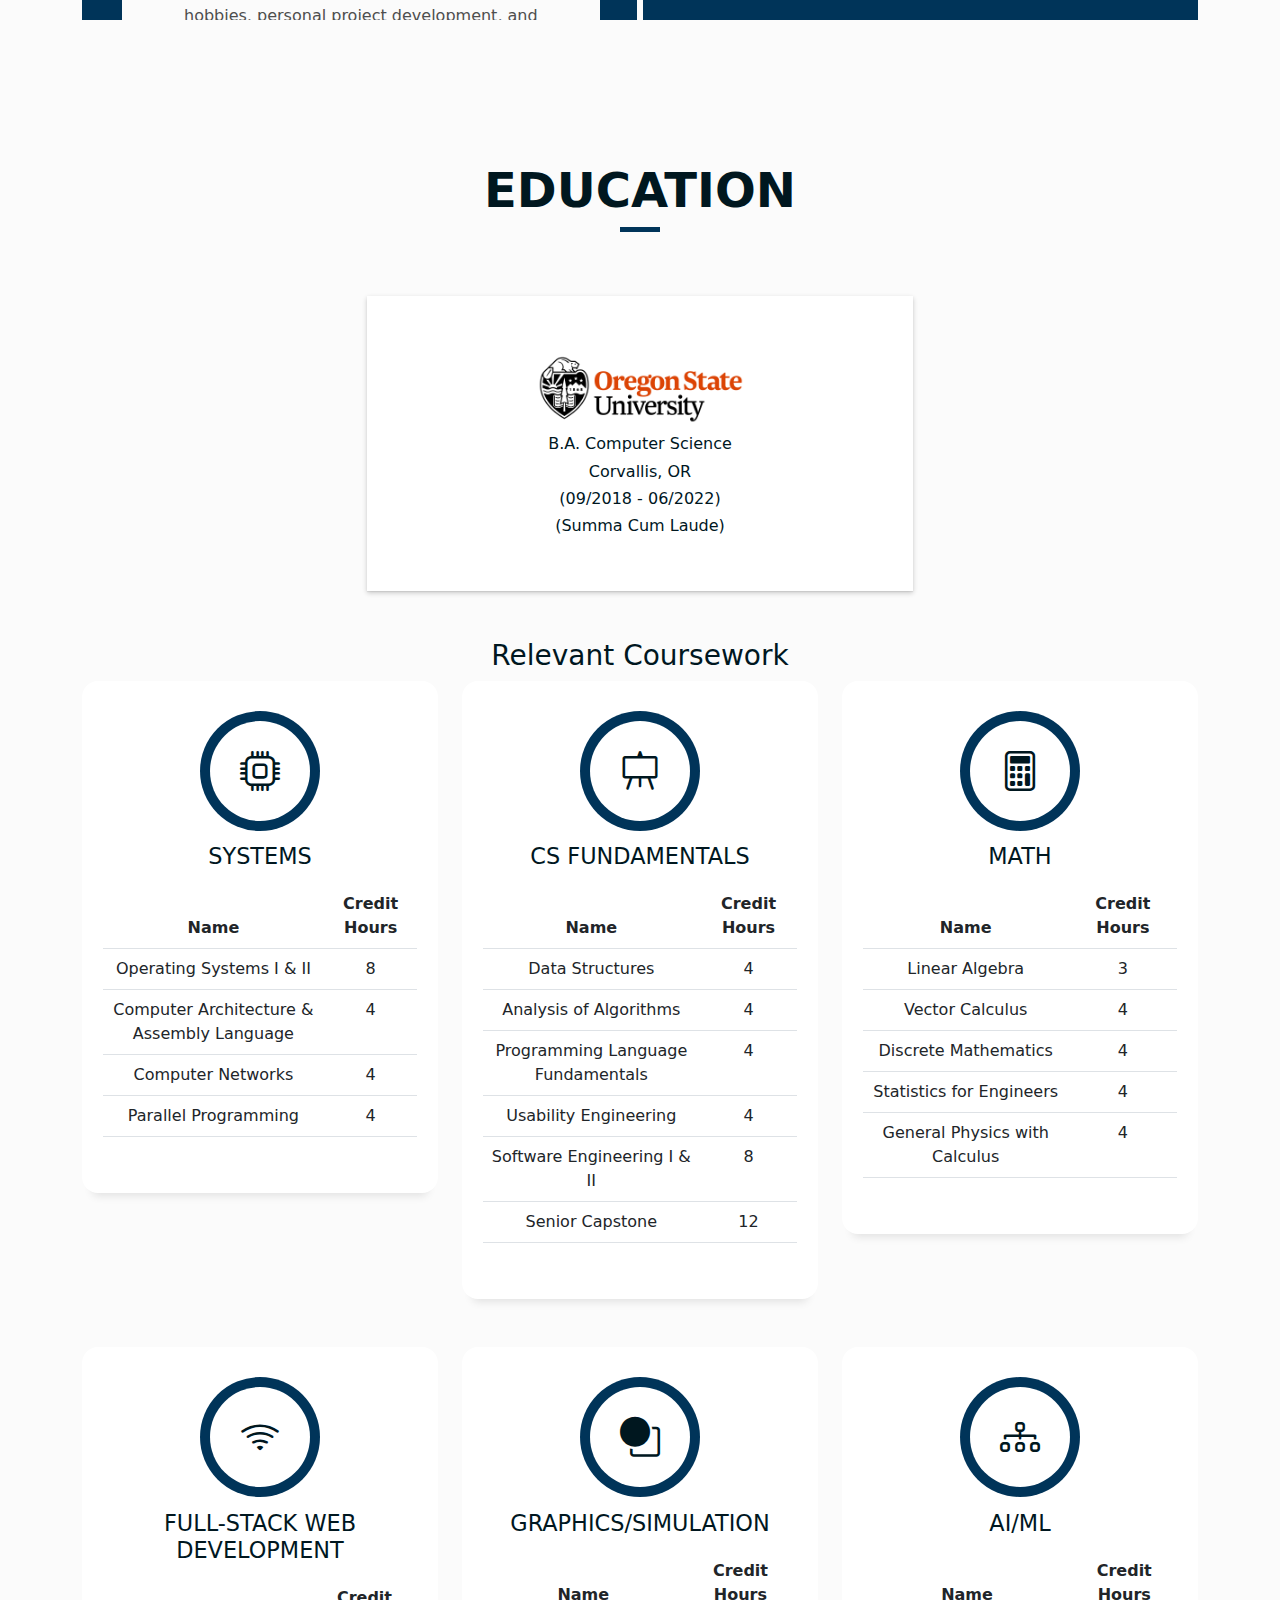
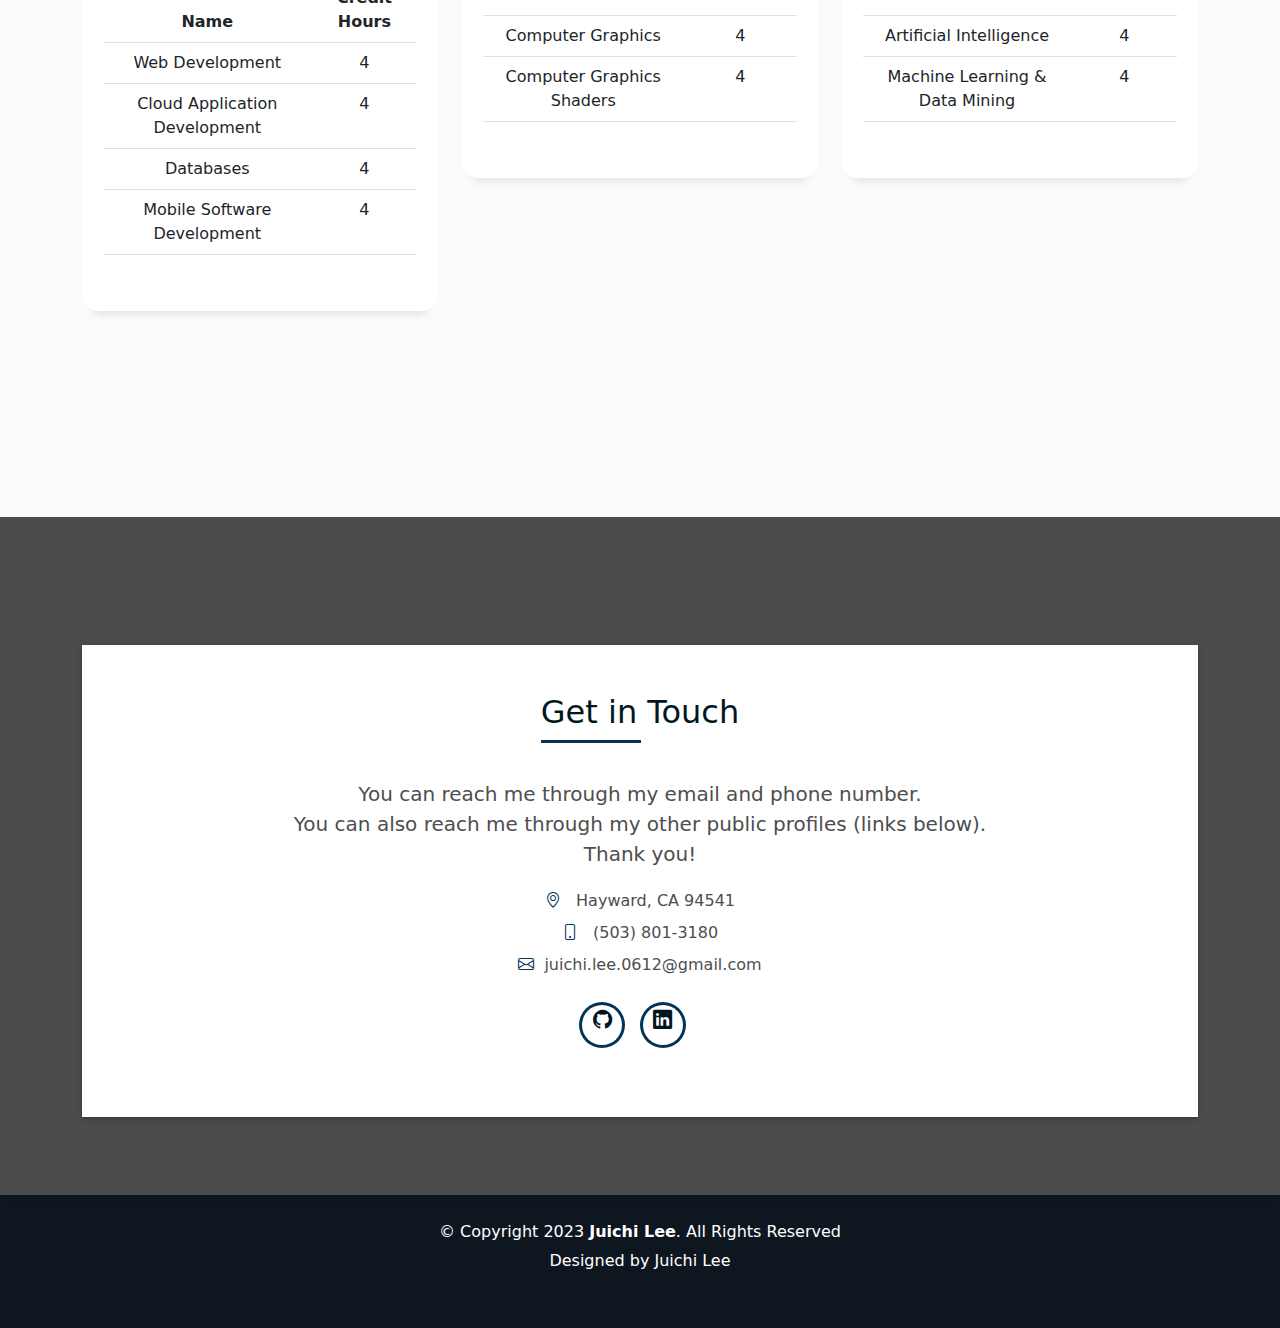
==== commit b346b80a: "Update index.html" ====
--- a/index.html
+++ b/index.html
@@ -40,11 +40,11 @@
 
       <nav id="navbar" class="navbar">
         <ul>
-          <li><a class="nav-link scrollto active" href="#hero">Home</a></li>
-          <li><a class="nav-link scrollto" href="#about">About</a></li>
-          <li><a class="nav-link scrollto " href="#work">Portfolio</a></li>
-          <li><a class="nav-link scrollto " href="#timeline">Timeline</a></li>
-          <li><a class="nav-link scrollto" href="#services">Education</a></li>
+          <li><a class="nav-link scrollto active" href="index.html#hero">Home</a></li>
+          <li><a class="nav-link scrollto" href="index.html#about">About</a></li>
+          <li><a class="nav-link scrollto " href="index.html#work">Portfolio</a></li>
+          <li><a class="nav-link scrollto " href="index.html#timeline">Timeline</a></li>
+          <li><a class="nav-link scrollto" href="index.html#services">Education</a></li>
           <!-- <li class="dropdown"><a href="#"><span>Drop Down</span> <i class="bi bi-chevron-down"></i></a>
             <ul>
               <li><a href="#">Drop Down 1</a></li>
@@ -114,16 +114,16 @@
                     <div class="col-sm-6">
                         <div class="skill-mf">
                             <p class="title-s">Programming Languages</p>
-                            <li><span>Python3</span> <span class="pull-right">(Advanced)</span></li>
-                            <li><span>C#</span> <span class="pull-right">(Proficient)</span></li>
-                            <li><span>C++</span> <span class="pull-right">(Proficient)</span></li>
-                            <li><span>JavaScript</span> <span class="pull-right">(Proficient)</span></li>
-                            <li><span>Java</span> <span class="pull-right">(Proficient)</span></li>
-                            <li><span>HTML5</span> <span class="pull-right">(Proficient)</span></li>
-                            <li><span>CSS</span> <span class="pull-right">(Proficient)</span></li>
-                            <li><span>Bash</span> <span class="pull-right">(Intermediate)</span></li>
-                            <li><span>Makefile</span> <span class="pull-right">(Intermediate)</span></li>
-                            <li><span>SQL</span> <span class="pull-right">(Intermediate)</span></li>
+                            <li><span>Python3</span></li>
+                            <li><span>C#</span></li>
+                            <li><span>C++</span></li>
+                            <li><span>JavaScript</span></li>
+                            <li><span>Java</span></li>
+                            <li><span>HTML5</span></li>
+                            <li><span>CSS</span></li>
+                            <li><span>Bash</span></li>
+                            <li><span>Makefile</span></li>
+                            <li><span>SQL</span></li>
                             <li>Etc...</li>
                           </div>
                     </div>
@@ -131,21 +131,21 @@
                         <div class="skill-mf">
                             <p class="title-s">Tools/Libraries/Frameworks</p>
                             <ul>
-                                <li><span>Unity</span> <span class="pull-right">(Advanced)</span></li>
-                                <li><span>Git/Version-Control</span> <span class="pull-right">(Advanced)</span></li>
-                                <li><span>Unreal4</span> <span class="pull-right">(Proficient)</span></li>
-                                <li><span>Scikit-Learn</span> <span class="pull-right">(Proficient)</span></li>
-                                <li><span>Pandas</span> <span class="pull-right">(Proficient)</span></li>
-                                <li><span>NumPy</span> <span class="pull-right">(Proficient)</span></li>
-                                <li><span>AWS</span> <span class="pull-right">(Proficient)</span></li>
-                                <li><span>NodeJS</span> <span class="pull-right">(Proficient)</span></li>
-                                <li><span>Express</span> <span class="pull-right">(Proficient)</span></li>
-                                <li><span>MongoDB</span> <span class="pull-right">(Proficient)</span></li>
-                                <li><span>Docker</span> <span class="pull-right">(Intermediate)</span></li>
-                                <li><span>Flask</span> <span class="pull-right">(Intermediate)</span></li>
-                                <li><span>SQLite</span> <span class="pull-right">(Intermediate)</span></li>
-                                <li><span>OpenCL/OpenGL</span> <span class="pull-right">(Intermediate)</span></li>
-                                <li><span>CUDA</span> <span class="pull-right">(Intermediate)</span></li>
+                                <li><span>Unity</span></li>
+                                <li><span>Git/Version-Control</span></li>
+                                <li><span>Unreal4</span></li>
+                                <li><span>Scikit-Learn</span></li>
+                                <li><span>Pandas</span></li>
+                                <li><span>NumPy</span></li>
+                                <li><span>AWS</span></li>
+                                <li><span>NodeJS</span></li>
+                                <li><span>Express</span></li>
+                                <li><span>MongoDB</span></li>
+                                <li><span>Docker</span></li>
+                                <li><span>Flask</span></li>
+                                <li><span>SQLite</span></li>
+                                <li><span>OpenCL/OpenGL</span></li>
+                                <li><span>CUDA</span></li>
                                 <li><span>Etc..</span></li>
                             </ul>
                           </div>
--- a/assets/css/style.css
+++ b/assets/css/style.css
@@ -31,6 +31,10 @@
 h5,
 h6 {
   color: var(--text-color);;
+}
+
+.container {
+  padding-bottom: 30px;
 }
 
 /* animate elements if visible in viewport page scroll */
@@ -1166,6 +1170,7 @@
 /*--------------------------------------------------------------
 # Portfolio
 --------------------------------------------------------------*/
+
 .work-box {
   margin-bottom: 3rem;
   -webkit-backface-visibility: hidden;
@@ -1228,6 +1233,12 @@
 
 .portfolio-details {
   padding-top: 40px;
+}
+
+.portfolio-details-slider {
+  background-color: var(--background-color);
+  box-shadow: 0px 0 30px rgba(78, 78, 78, 0.08);
+  
 }
 
 .portfolio-details .portfolio-details-slider img {
@@ -1361,6 +1372,7 @@
 
 .swiper-wrapper {
   position: relative;
+  padding-top: 50px;
   height: 500px;
 }
 
@@ -1370,10 +1382,24 @@
   height: 50px;
 }
 
+.swiper-img-title {
+  position: relative;
+  text-align: center;
+  height: 50px;
+  top: -500px;
+  padding: 10px;
+  z-index: 2;
+}
+
+.swiper-img-title h2 {
+  font-size: 26px;
+  font-weight: 700;
+}
+
 .swiper-images {
   position: absolute;
-  top: -500px;
-  height: 500px;
+  top: -450px;
+  height: 450px;
 }
 
 .swiper-videos {
@@ -1387,7 +1413,7 @@
 
 .swipe-instruct {
   position: absolute;
-  top:450px;
+  top: 500px;
   right: 0;
   left: 0;
   height: 60px;
@@ -1399,7 +1425,7 @@
 }
 
 .swipe-instruct-text {
-  margin: auto;
+  margin: 15px auto;
   color: #fff;
 }
 
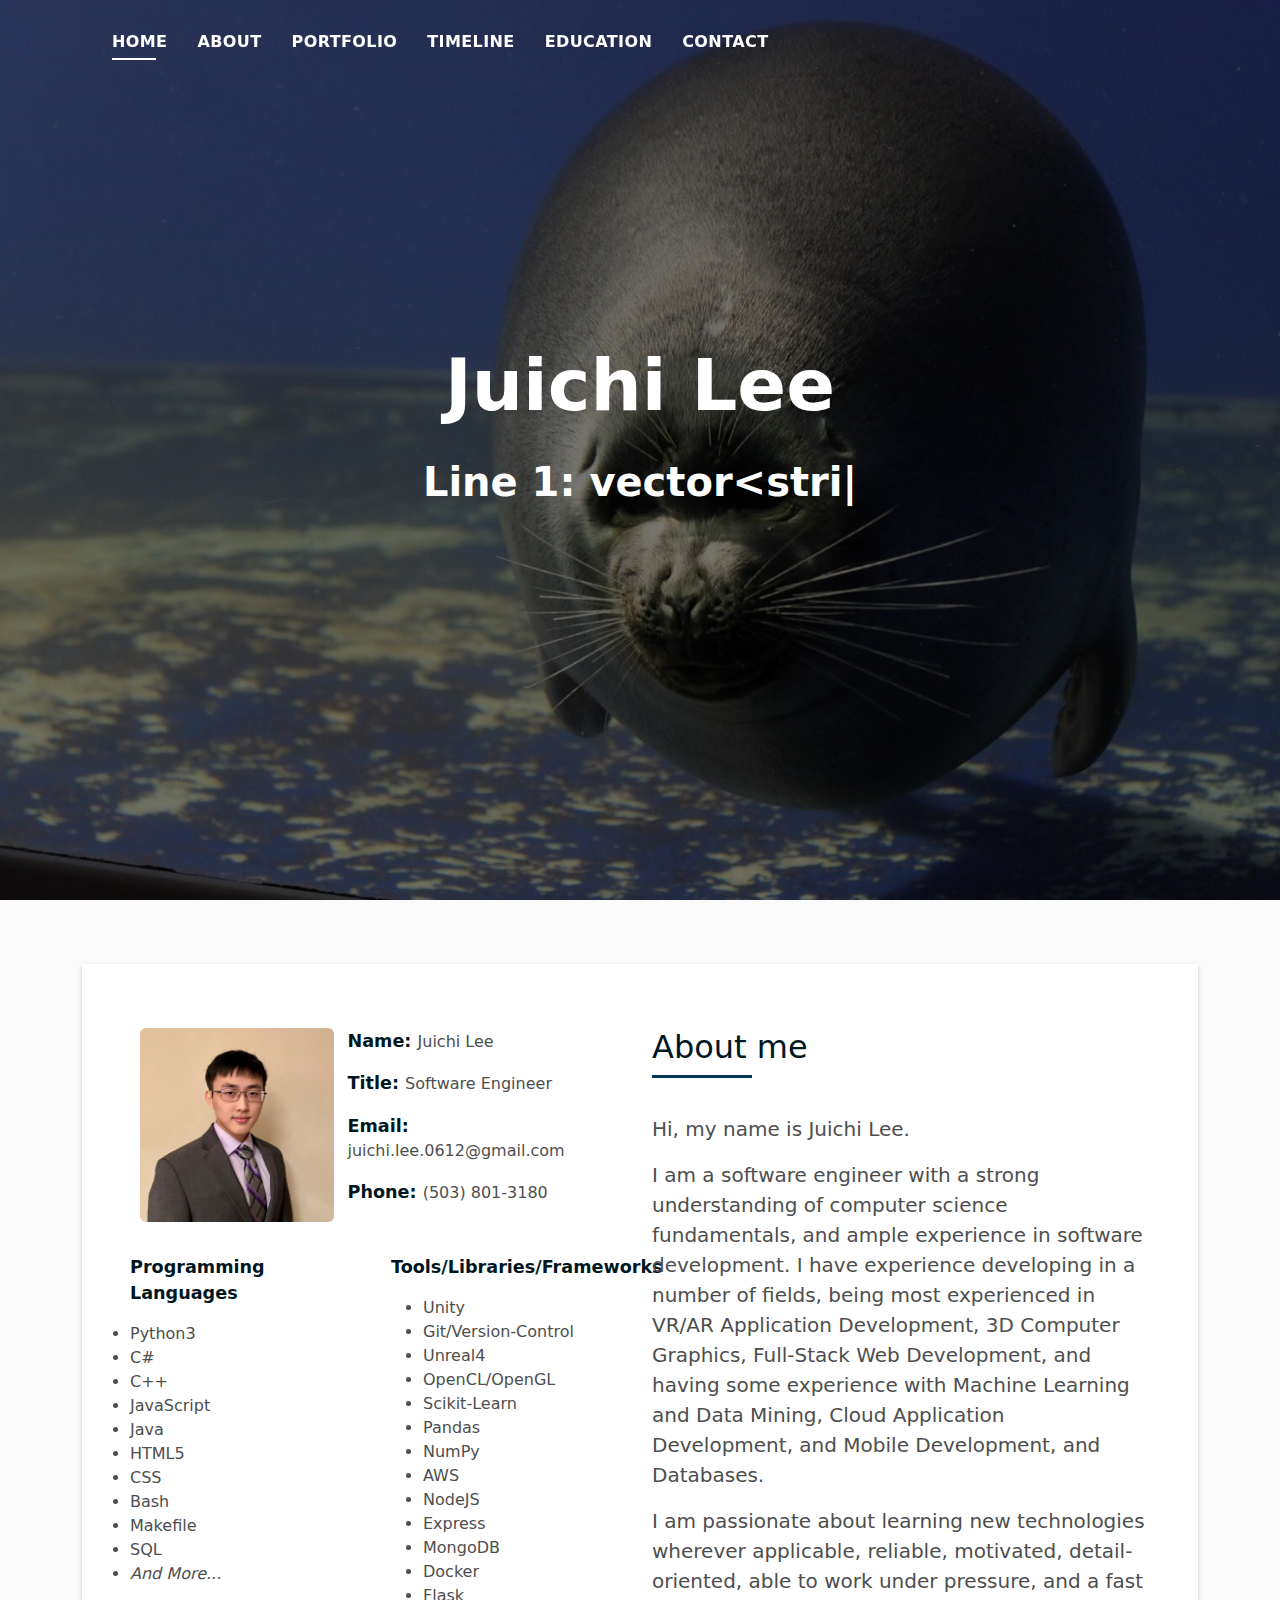
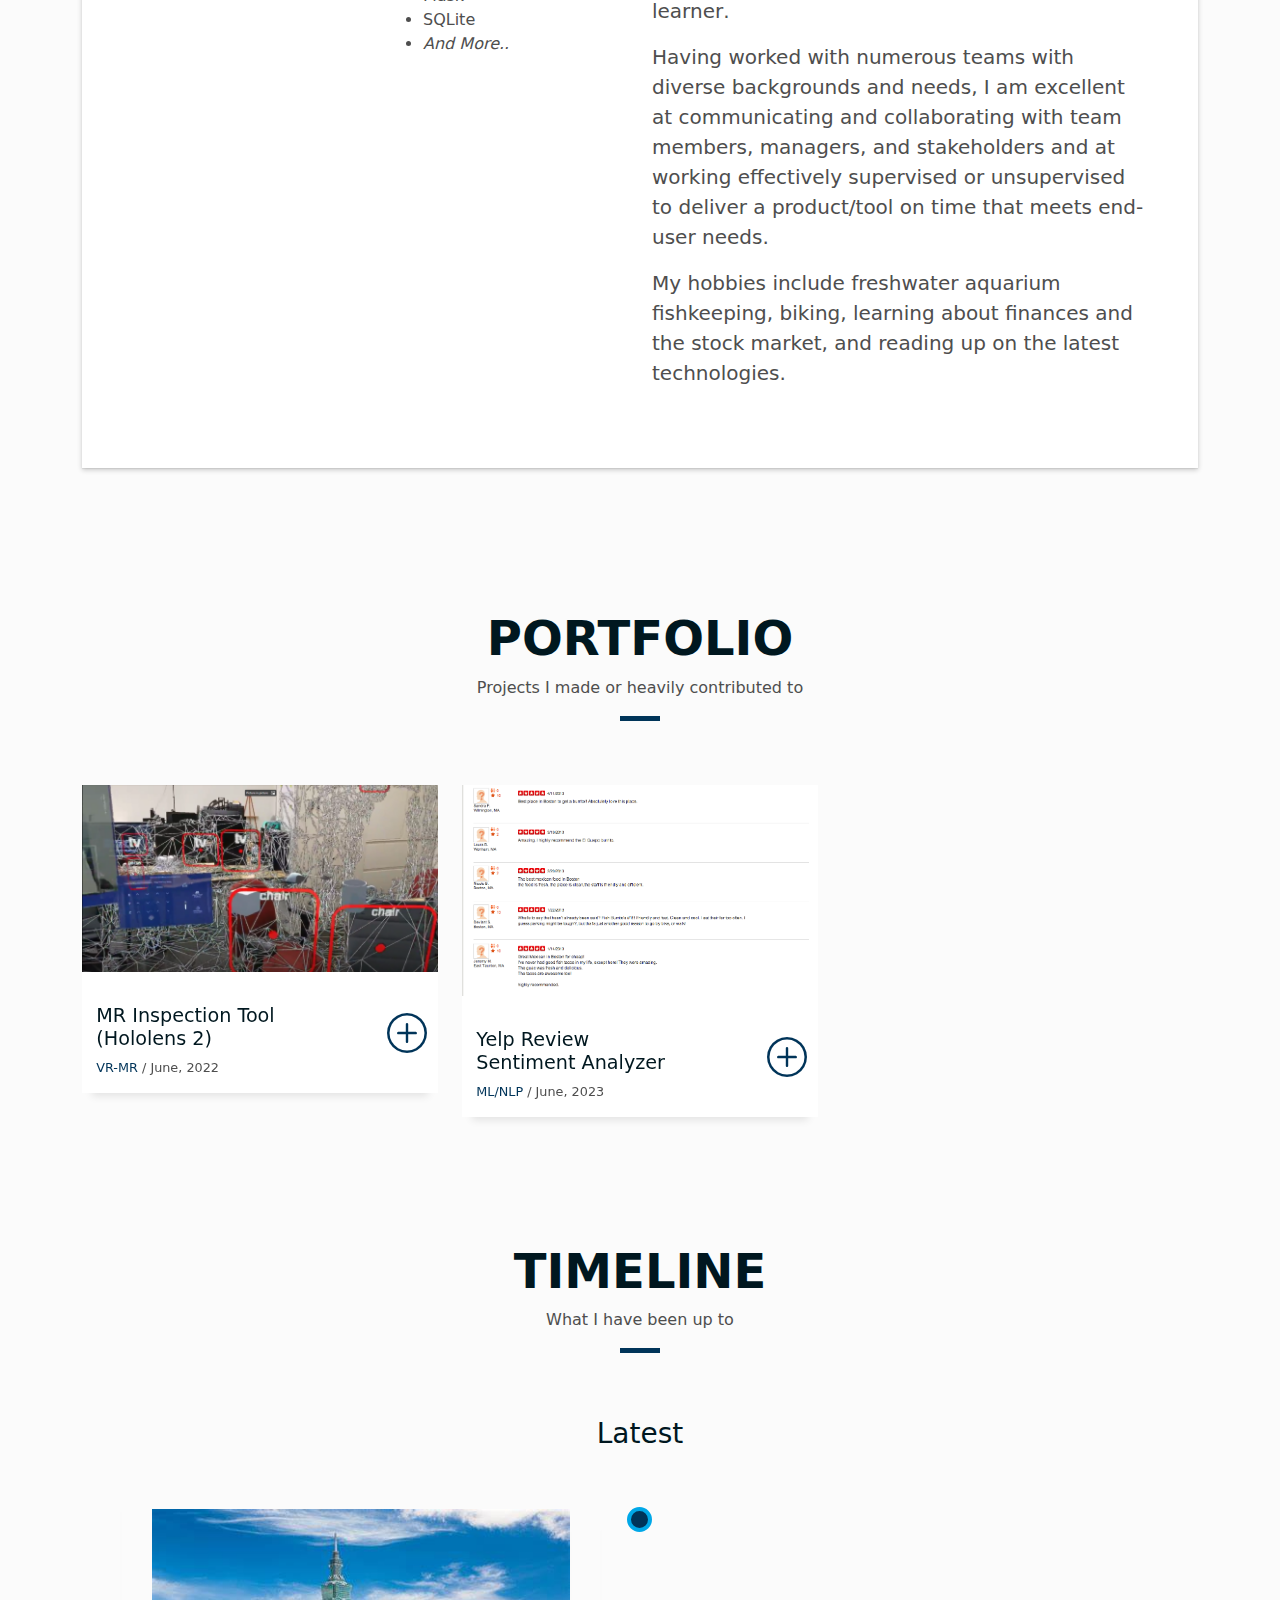
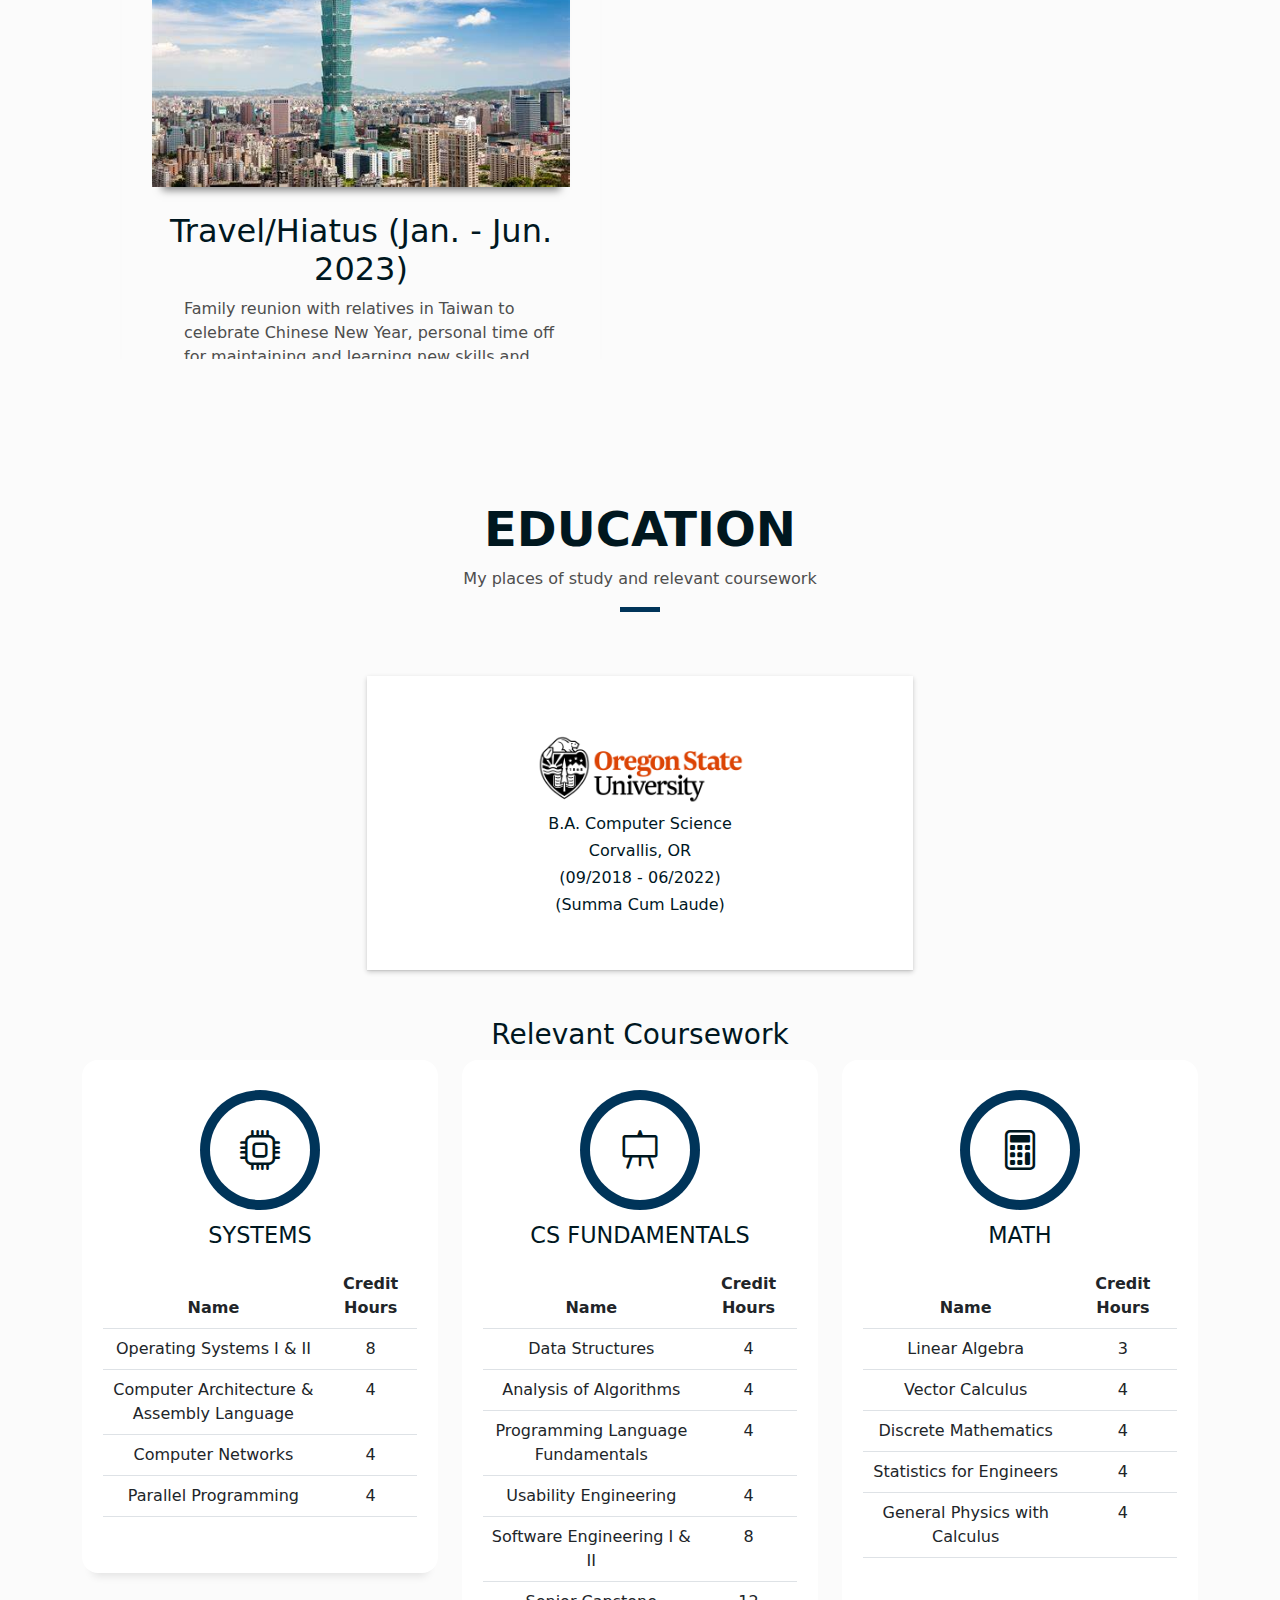
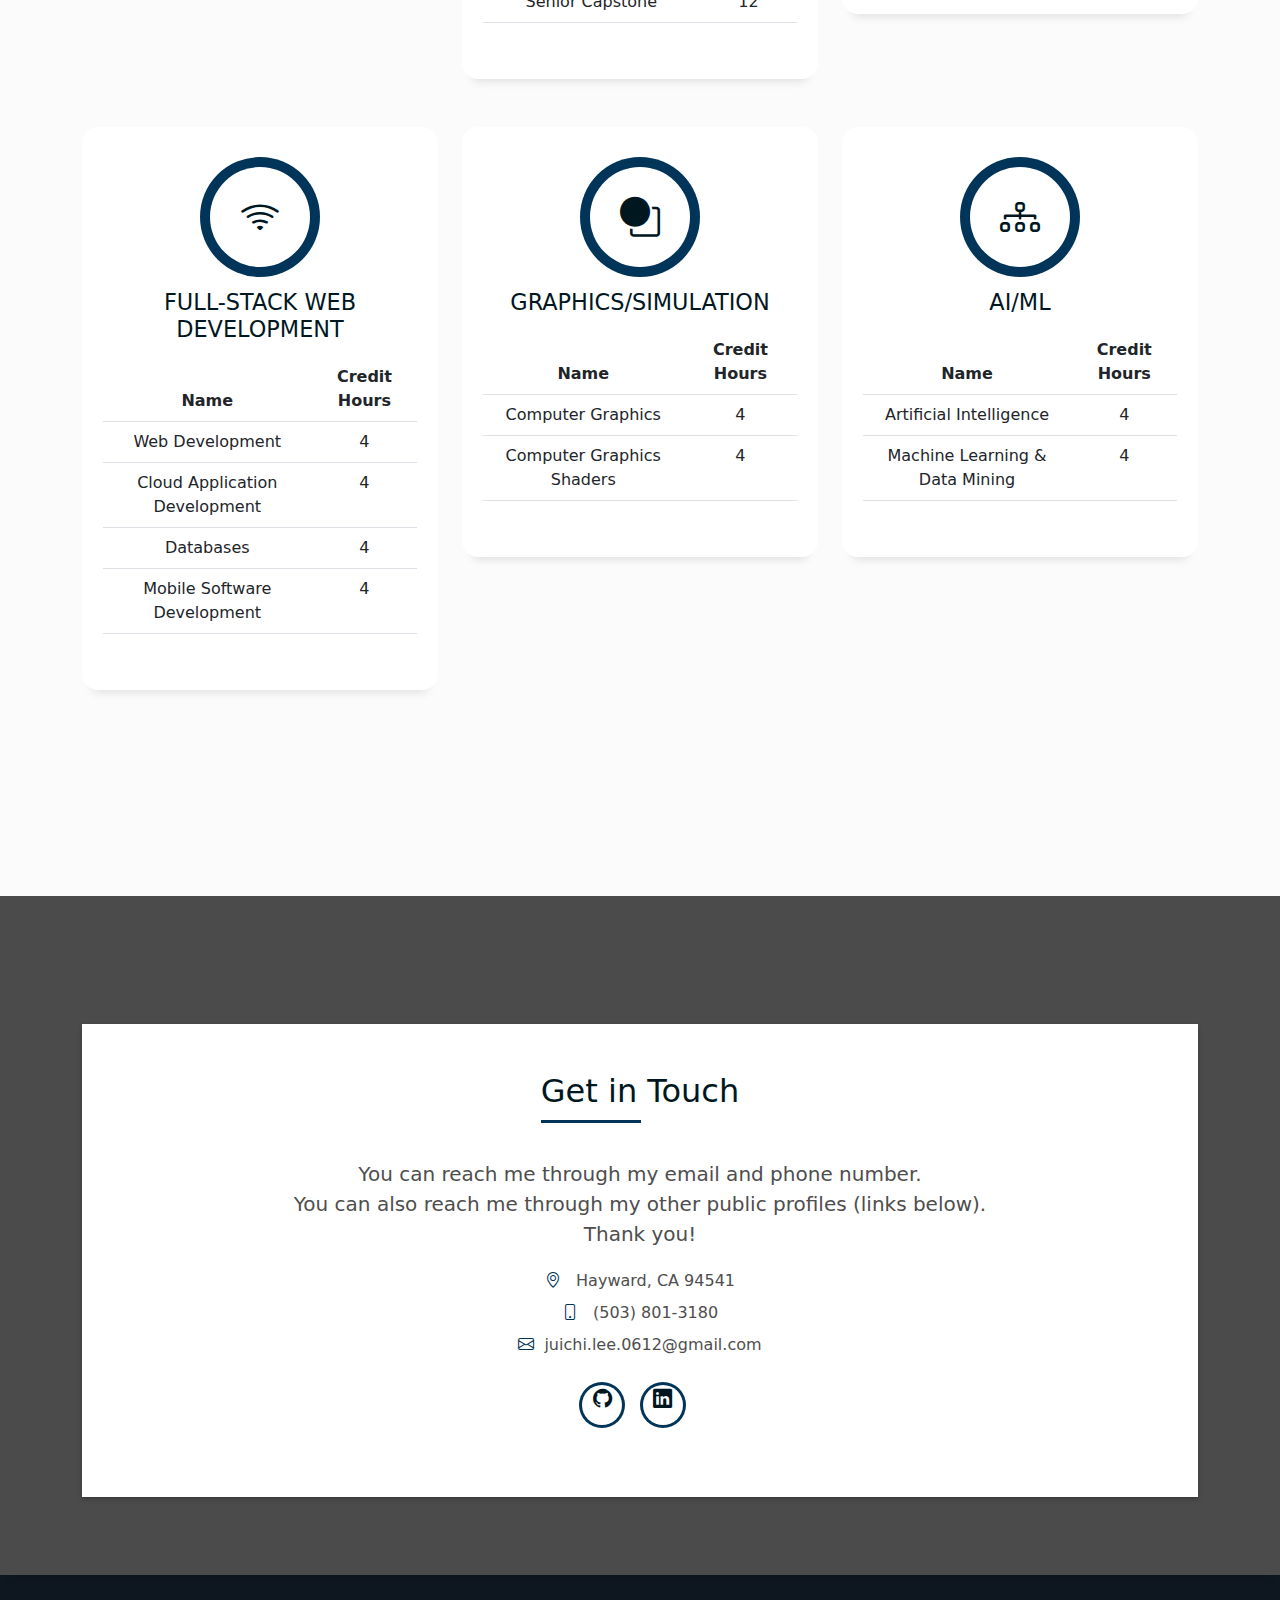
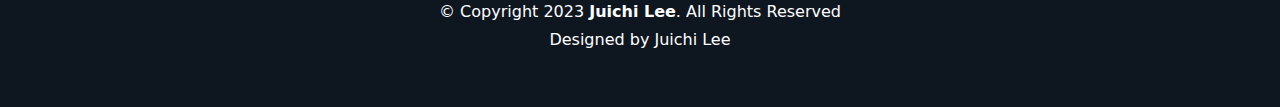
==== commit 9c60e848: "Updated main page" ====
--- a/index.html
+++ b/index.html
@@ -98,13 +98,13 @@
                   <div class="row">
                     <div class="col-sm-6 col-md-5">
                       <div class="about-img">
-                        <img src="assets/img/testimonial-2.jpg" class="img-fluid rounded b-shadow-a" alt="">
+                        <img src="assets/img/self-portrait.jpg" class="img-fluid rounded b-shadow-a" alt="">
                       </div>
                     </div>
                     <div class="col-sm-6 col-md-7">
                       <div class="about-info">
                         <p><span class="title-s">Name: </span> <span>Juichi Lee</span></p>
-                        <p><span class="title-s">Profile: </span> <span>Software Engineer</span></p>
+                        <p><span class="title-s">Title: </span> <span>Software Engineer</span></p>
                         <p><span class="title-s">Email: </span> <span>juichi.lee.0612@gmail.com</span></p>
                         <p><span class="title-s">Phone: </span> <span>(503) 801-3180</span></p>
                       </div>
@@ -124,7 +124,7 @@
                             <li><span>Bash</span></li>
                             <li><span>Makefile</span></li>
                             <li><span>SQL</span></li>
-                            <li>Etc...</li>
+                            <li><i>And More...</i></li>
                           </div>
                     </div>
                     <div class="col-sm-6">
@@ -134,6 +134,7 @@
                                 <li><span>Unity</span></li>
                                 <li><span>Git/Version-Control</span></li>
                                 <li><span>Unreal4</span></li>
+                                <li><span>OpenCL/OpenGL</span></li>
                                 <li><span>Scikit-Learn</span></li>
                                 <li><span>Pandas</span></li>
                                 <li><span>NumPy</span></li>
@@ -144,9 +145,7 @@
                                 <li><span>Docker</span></li>
                                 <li><span>Flask</span></li>
                                 <li><span>SQLite</span></li>
-                                <li><span>OpenCL/OpenGL</span></li>
-                                <li><span>CUDA</span></li>
-                                <li><span>Etc..</span></li>
+                                <li><span><i>And More..</i></span></li>
                             </ul>
                           </div>
                     </div>
@@ -161,18 +160,25 @@
                       </h5>
                     </div>
                     <p class="lead">
-                        Software Engineer with a strong understanding of computer science
-                        fundamentals, and ample experience in software development. Has experience in a broad depth of computer science subjects,
-                        being most experienced in Game/Simulation Development, Full-Stack Web Development, and Machine Learning and Data Mining and having
-                        some experience with Cloud Application Development, Computer Graphics, and Mobile Development, and Databases.                        
+                        <b>Hi</b>, my name is Juichi Lee.
                     </p>
                     <p class="lead">
-                        Reliable, motivated, detail-oriented, able to work under pressure,
-                        and a fast learner.
+                      I am a <b>software engineer</b> with a strong understanding of computer science
+                      fundamentals, and ample experience in software development. I have experience developing in a number of fields,
+                      being most experienced in <b>VR/AR Application Development</b>, <b>3D Computer Graphics</b>, <b>Full-Stack Web Development</b>, and having
+                      some experience with Machine Learning and Data Mining, Cloud Application Development, and Mobile Development, and Databases.                        
                     </p>
                     <p class="lead">
-                        Excellent at collaborating with team members, managers, and stakeholders and working effectively
-                        supervised or unsupervised to deliver a product/tool on time that meets end-user needs.   
+                      I am <b>passionate</b> about learning new technologies wherever applicable, <b>reliable</b>, <b>motivated</b>, <b>detail-oriented</b>, <b>able to work under pressure</b>,
+                      and a <b>fast learner</b>.
+                    </p>
+                    <p class="lead">
+                      Having worked with numerous teams with diverse backgrounds and needs, I am excellent at <b>communicating</b> and <b>collaborating</b> with team members, 
+                      managers, and stakeholders and at <b>working effectively</b>
+                      supervised or unsupervised to deliver a product/tool on time that meets end-user needs.
+                    </p>
+                    <p class="lead">
+                      My hobbies include freshwater aquarium fishkeeping, biking, learning about finances and the stock market, and reading up on the latest technologies.
                     </p>
                   </div>
                 </div>
@@ -195,7 +201,7 @@
                   </h3>
                 </div>
                 <p class="subtitle-a">
-                  Projects made by me or that I heavily contributed to
+                  Projects I made or heavily contributed to
                 </p>
                 <div class="line-mf"></div>
               </div>
@@ -208,9 +214,9 @@
         </div>
       </section>
     <!-- End Portfolio Section -->
-
+    
     <!-- Timeline Section -->
-      <section id="timeline" class="services-mf pt-5 route">
+    <section id="timeline" class="services-mf pt-5 route">
         <div class="container">
           <div class="row">
             <div class="col-12">
@@ -220,6 +226,9 @@
                     Timeline
                   </h3>
                 </div>
+                <p class="subtitle-a">
+                  What I have been up to
+                </p>
                 <div class="line-mf"></div>
               </div>
             </div>
@@ -228,8 +237,10 @@
             <h3>Latest</h3>
             <div class="scrolling-div">
               <div id="timeline-container" class="timeline">
+                <div id="timeline-background">
+                  <img src="assets/img/overlay-bg.jpg" height="100%" width=" 100%"/>
+                </div>
                 <!-- columns to be populated by timeline_data.js -->
-
               </div>
             </div>
           </div>
@@ -249,6 +260,9 @@
                   Education
                 </h3>
               </div>
+              <p class="subtitle-a">
+                My places of study and relevant coursework
+              </p>
               <div class="line-mf"></div>
             </div>
           </div>
--- a/assets/css/style.css
+++ b/assets/css/style.css
@@ -1009,9 +1009,12 @@
   flex-wrap: nowrap;
   width: 100%;
   height: fit-content;
+  box-shadow: 0 13px 8px -10px rgba(0, 0, 0, 0.5);
+  margin-bottom: 25px;
 }
 
 .scrolling-div {
+  position:relative;
   overflow-y: auto;
   max-height: 500px;
 }
@@ -1022,21 +1025,38 @@
 .timeline-block{
   background-color: var(--icon-color);
   position: relative;
-  height: 25px;
+  height: 20px;
 }
 
 .timeline {
-  background-color: var(--icon-color);
+  /* background-color: var(--icon-color); */
   position: relative;
   max-width: 100%;
 }
+
+#timeline-background{
+  position: absolute;
+  top: 0;
+  left: 0;
+  right: 0;
+  bottom: 0;
+  background-size: 100% 100%;
+  z-index: 0;
+}
+
+/* #timeline-background img {
+  display: block;
+  -webkit-transform: scale(0.999);
+  transform: scale(0.999);
+  z-index: 999;
+} */
 
 /* Add arrows to the timeline top (pointing up) */
 .timeline::before {
   content: "";
   position: absolute;
   top: -10px;
-  left: 49.1%;
+  left: calc(50% - 10px);
   z-index: 1;
   border: medium solid var(--background-color);
   border-width: 30px 10px 10px 10px ;
@@ -1059,7 +1079,7 @@
 .container-timeline {
   padding: 30px 40px;
   position: relative;
-  background-color: inherit;
+  /* background-color: inherit; */
   width: 50%;
 }
 
@@ -1124,6 +1144,7 @@
 .content {
   padding: 20px 30px;
   background-color: var(--background-color);
+  box-shadow: 0 13px 8px -10px rgba(0, 0, 0, 0.5);
   position: relative;
   border-radius: 6px;
 }
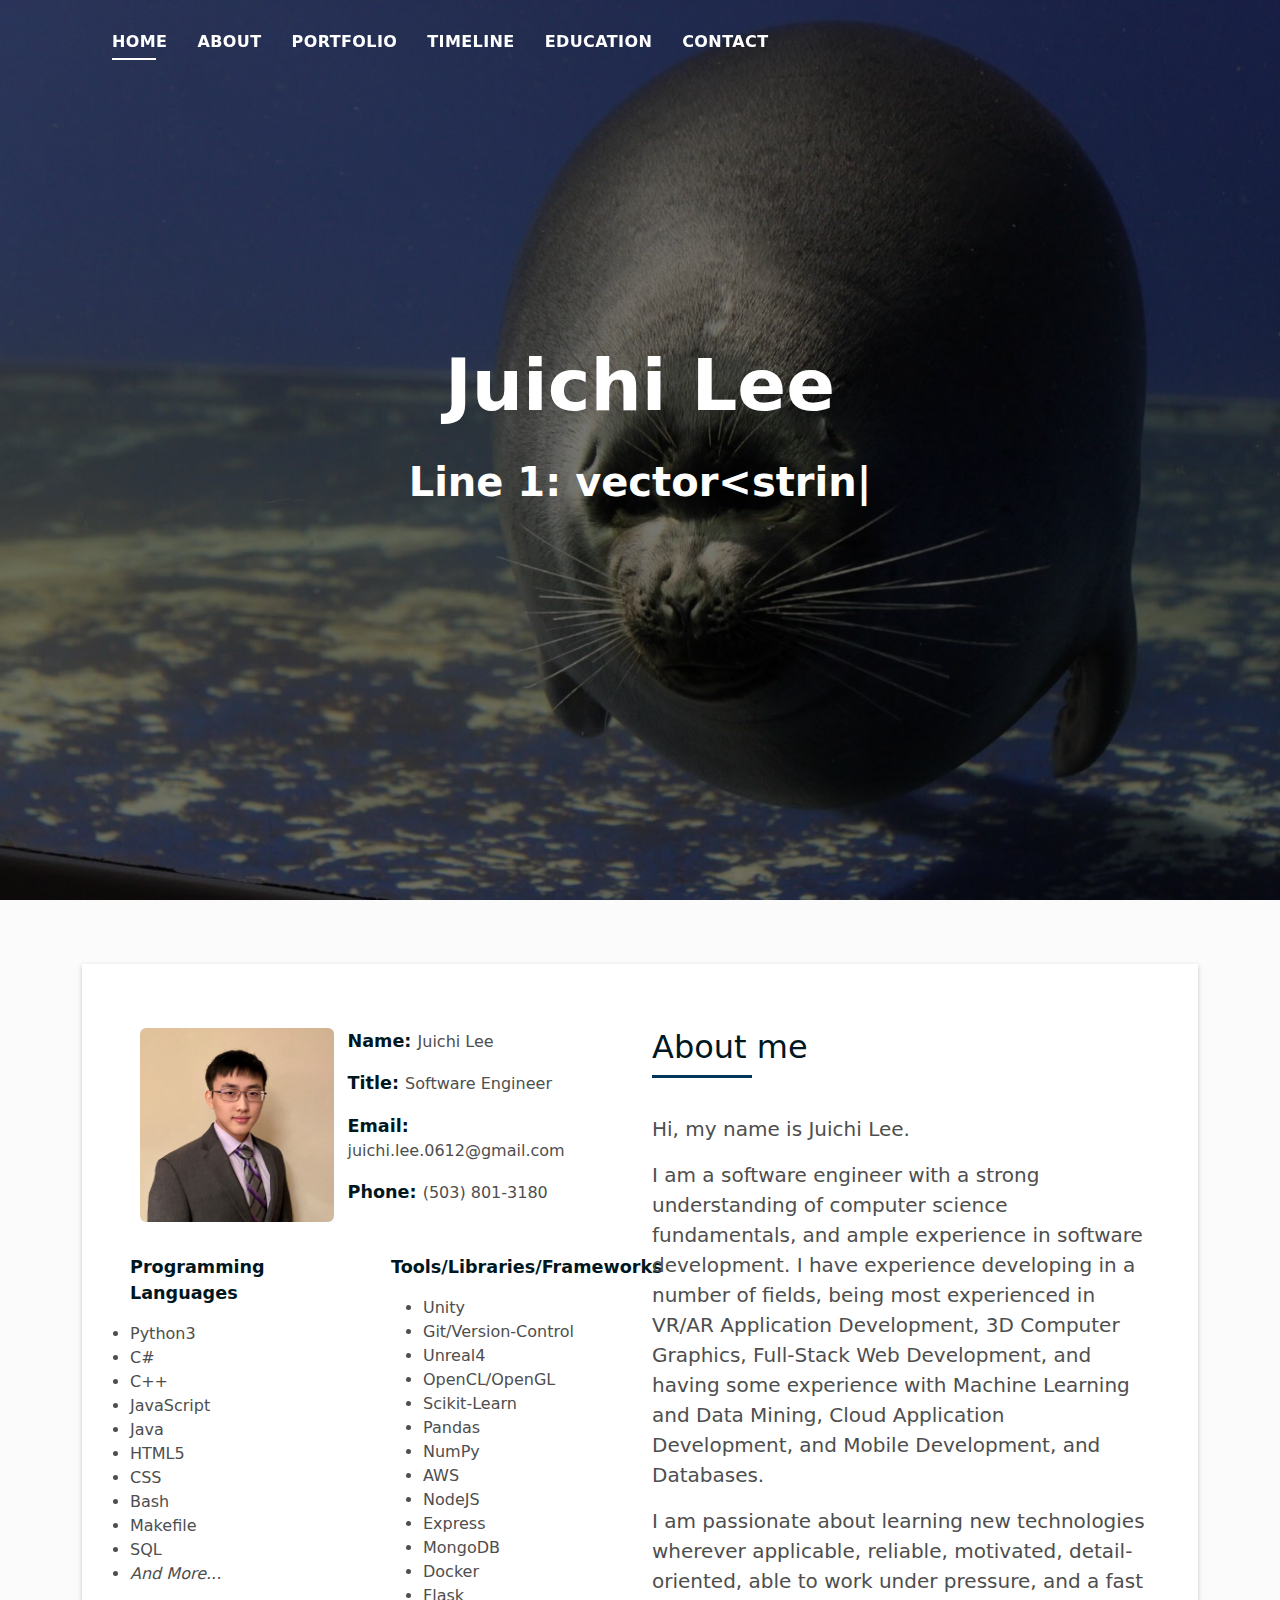
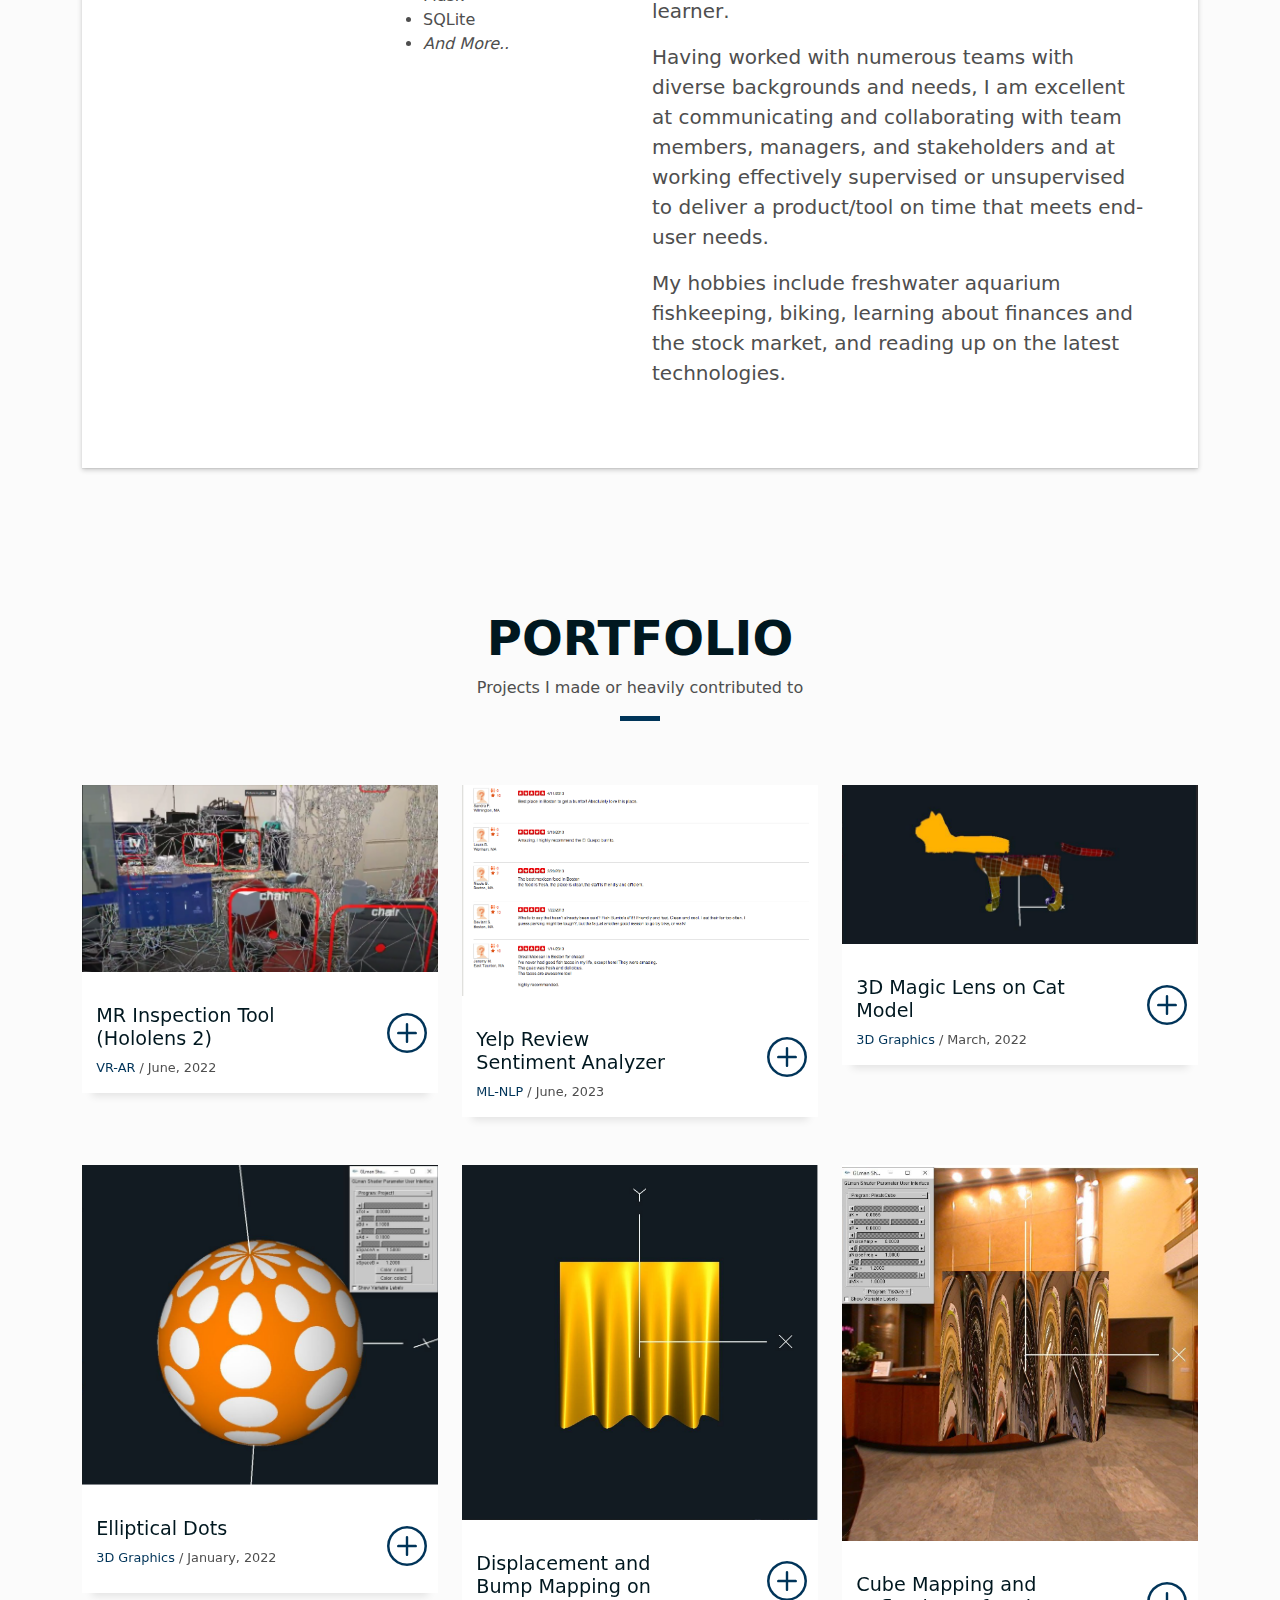
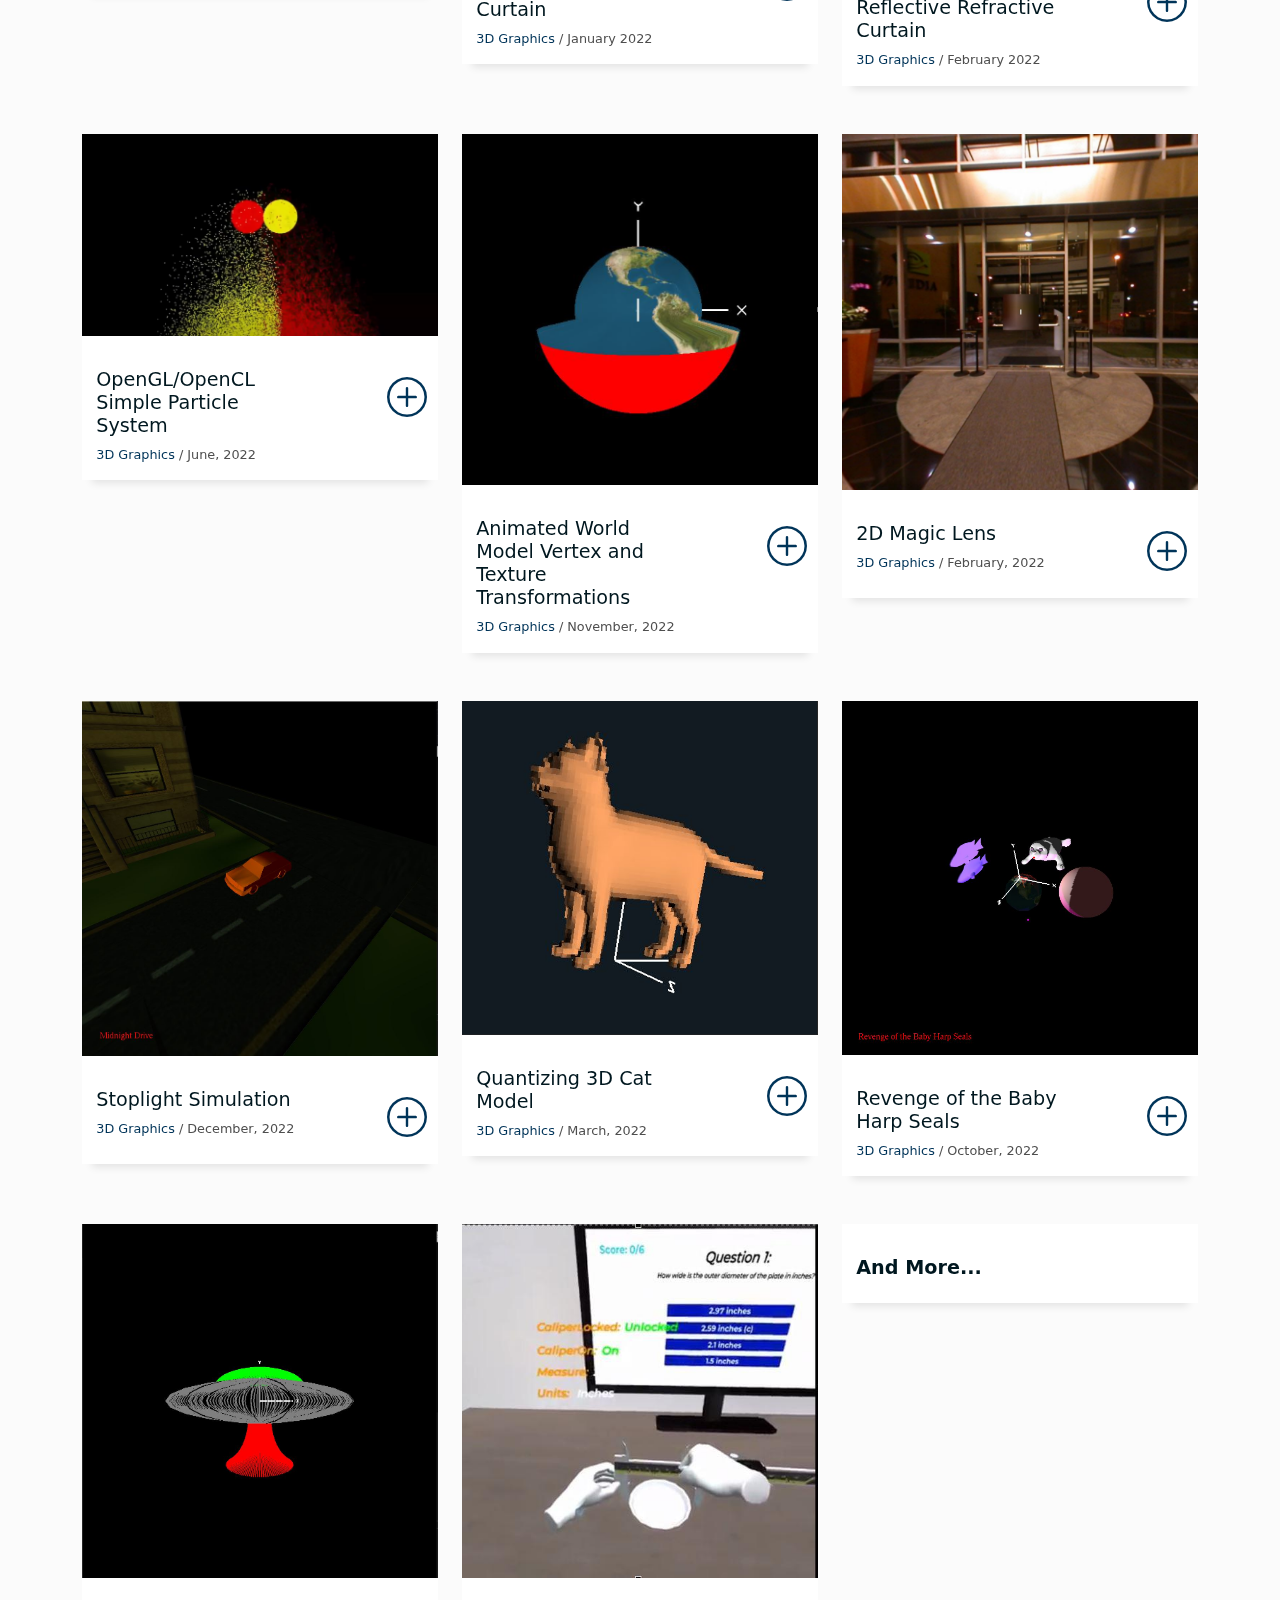
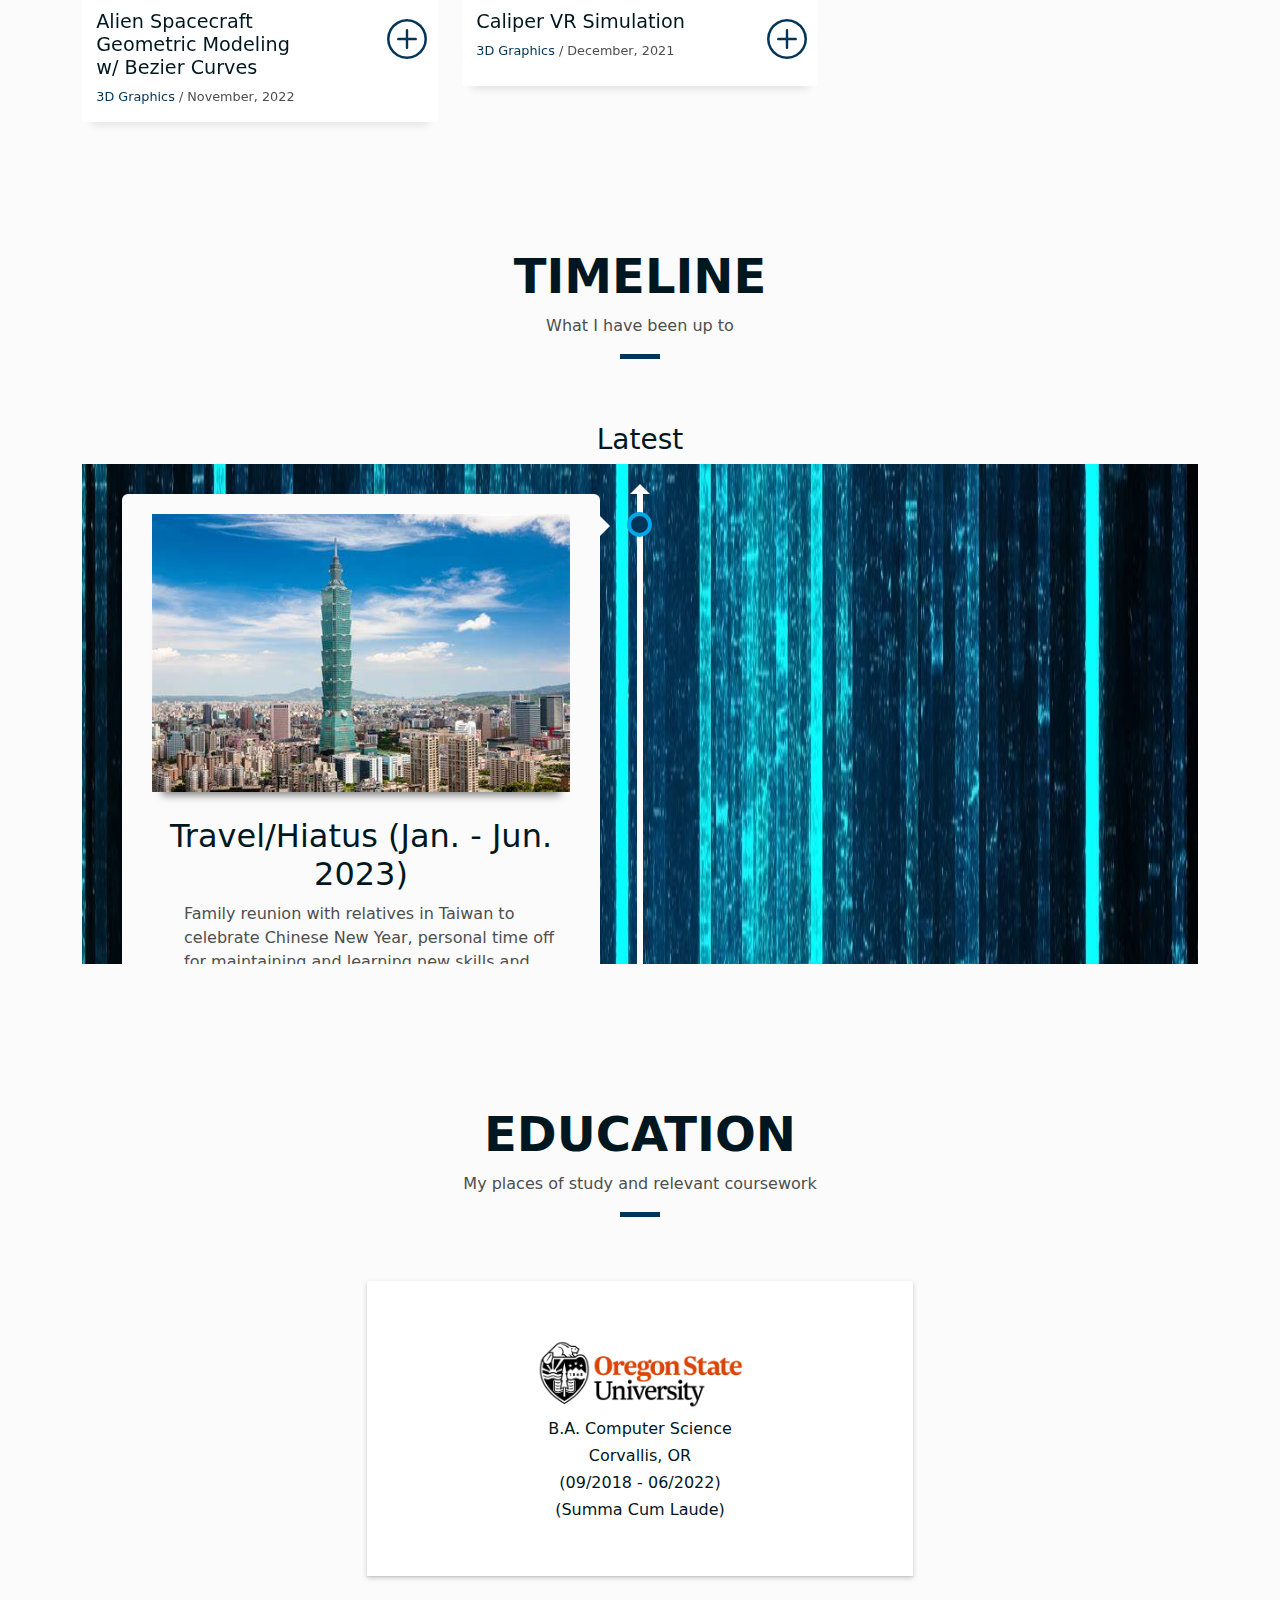
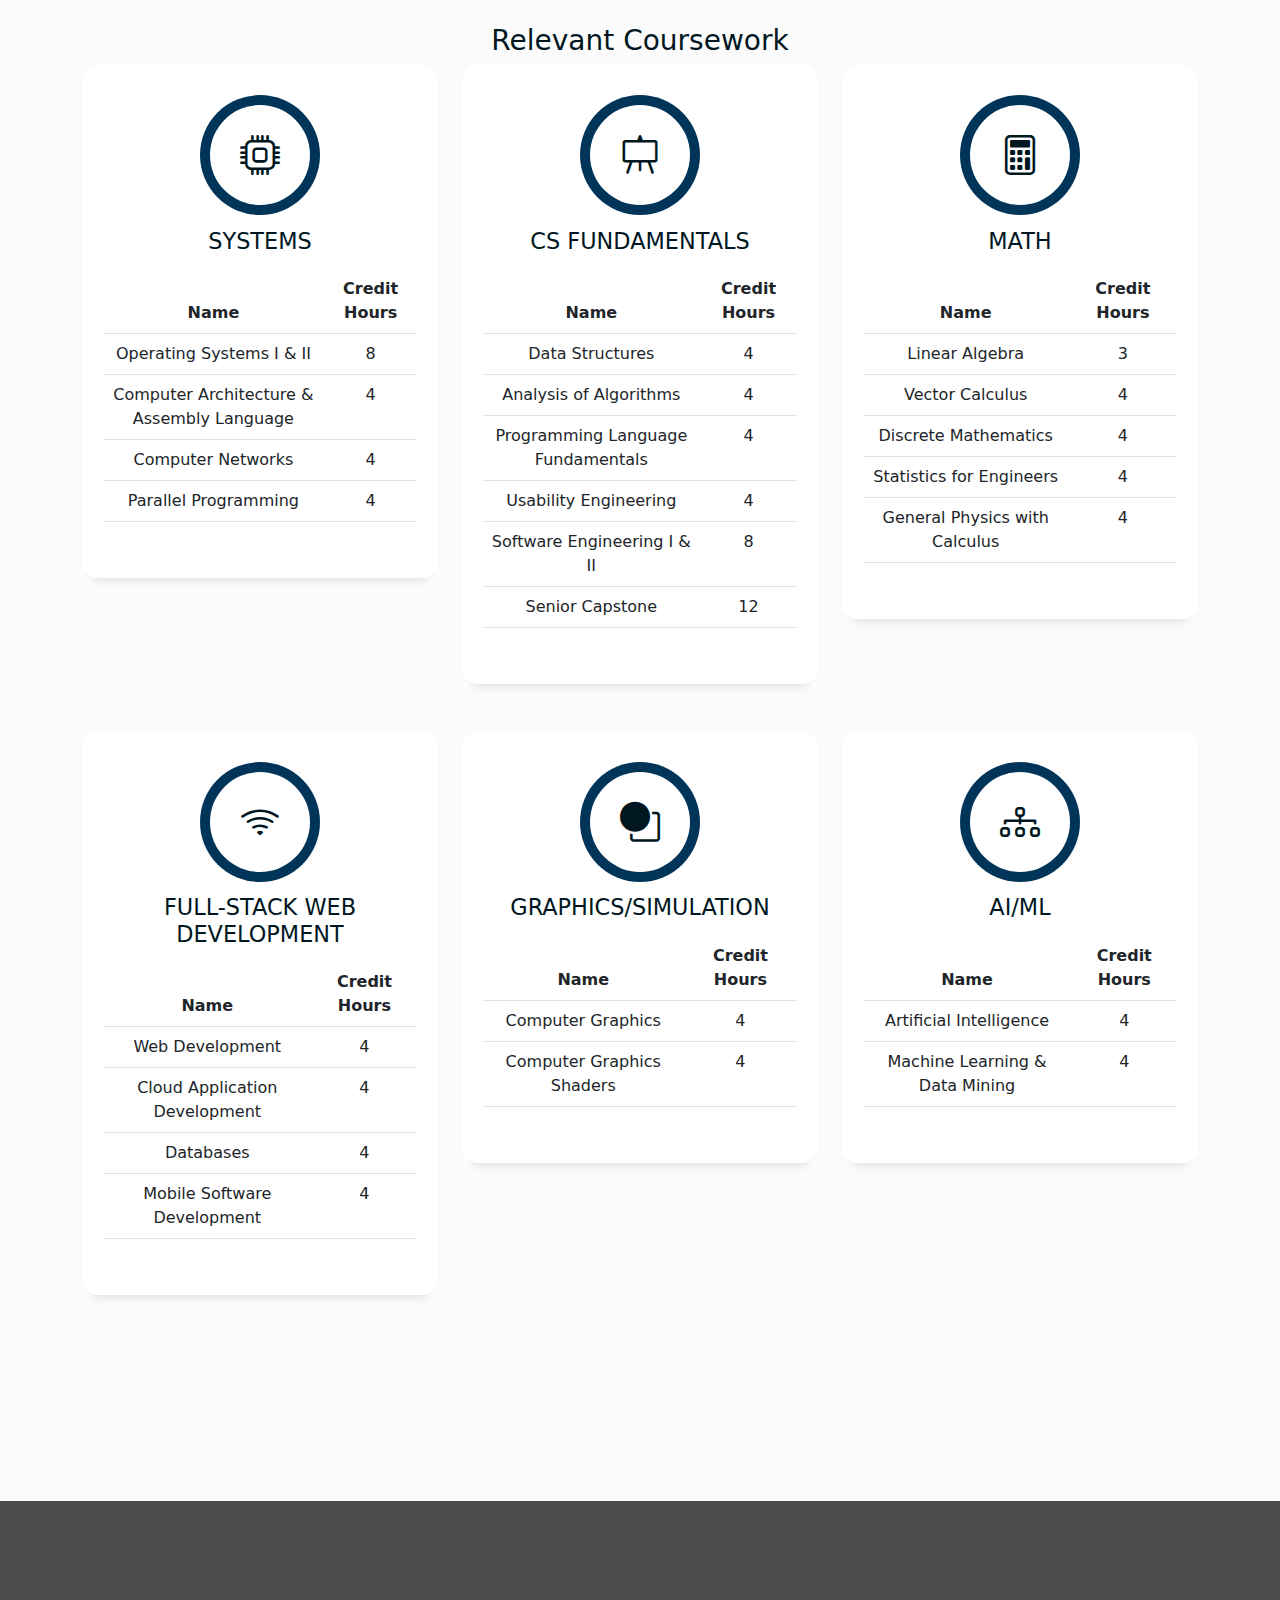
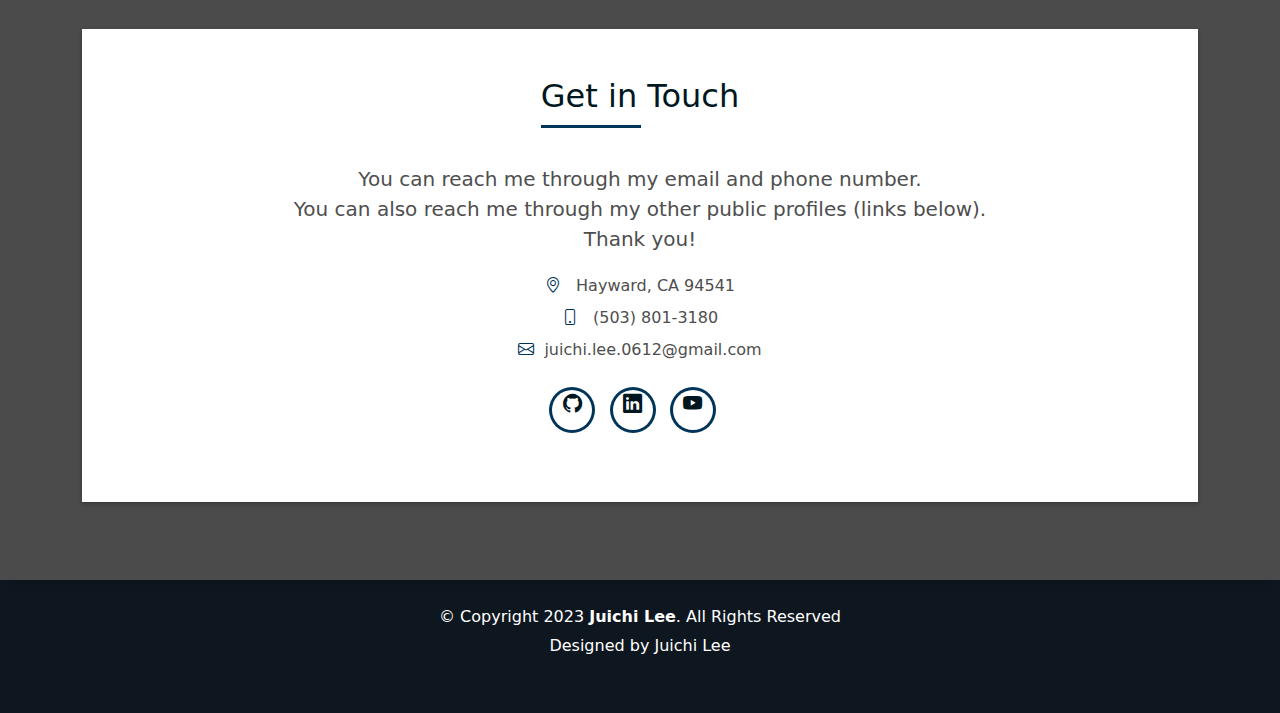
==== commit 5450acce: "Added Youtube Channel for Demoing Projects" ====
--- a/index.html
+++ b/index.html
@@ -545,6 +545,7 @@
                       <ul>
                         <li><a href="https://github.com/Juichilee"><span class="ico-circle"><i class="bi bi-github"></i></span></a></li>
                         <li><a href="https://www.linkedin.com/in/leejuic/"><span class="ico-circle"><i class="bi bi-linkedin"></i></span></a></li>
+                        <li><a href="https://www.youtube.com/channel/UCFaIV7uiXMar62miIvs1ypQ"><span class="ico-circle"><i class="bi bi-youtube"></i></span></a></li>
                       </ul>
                     </div>
                   </div>
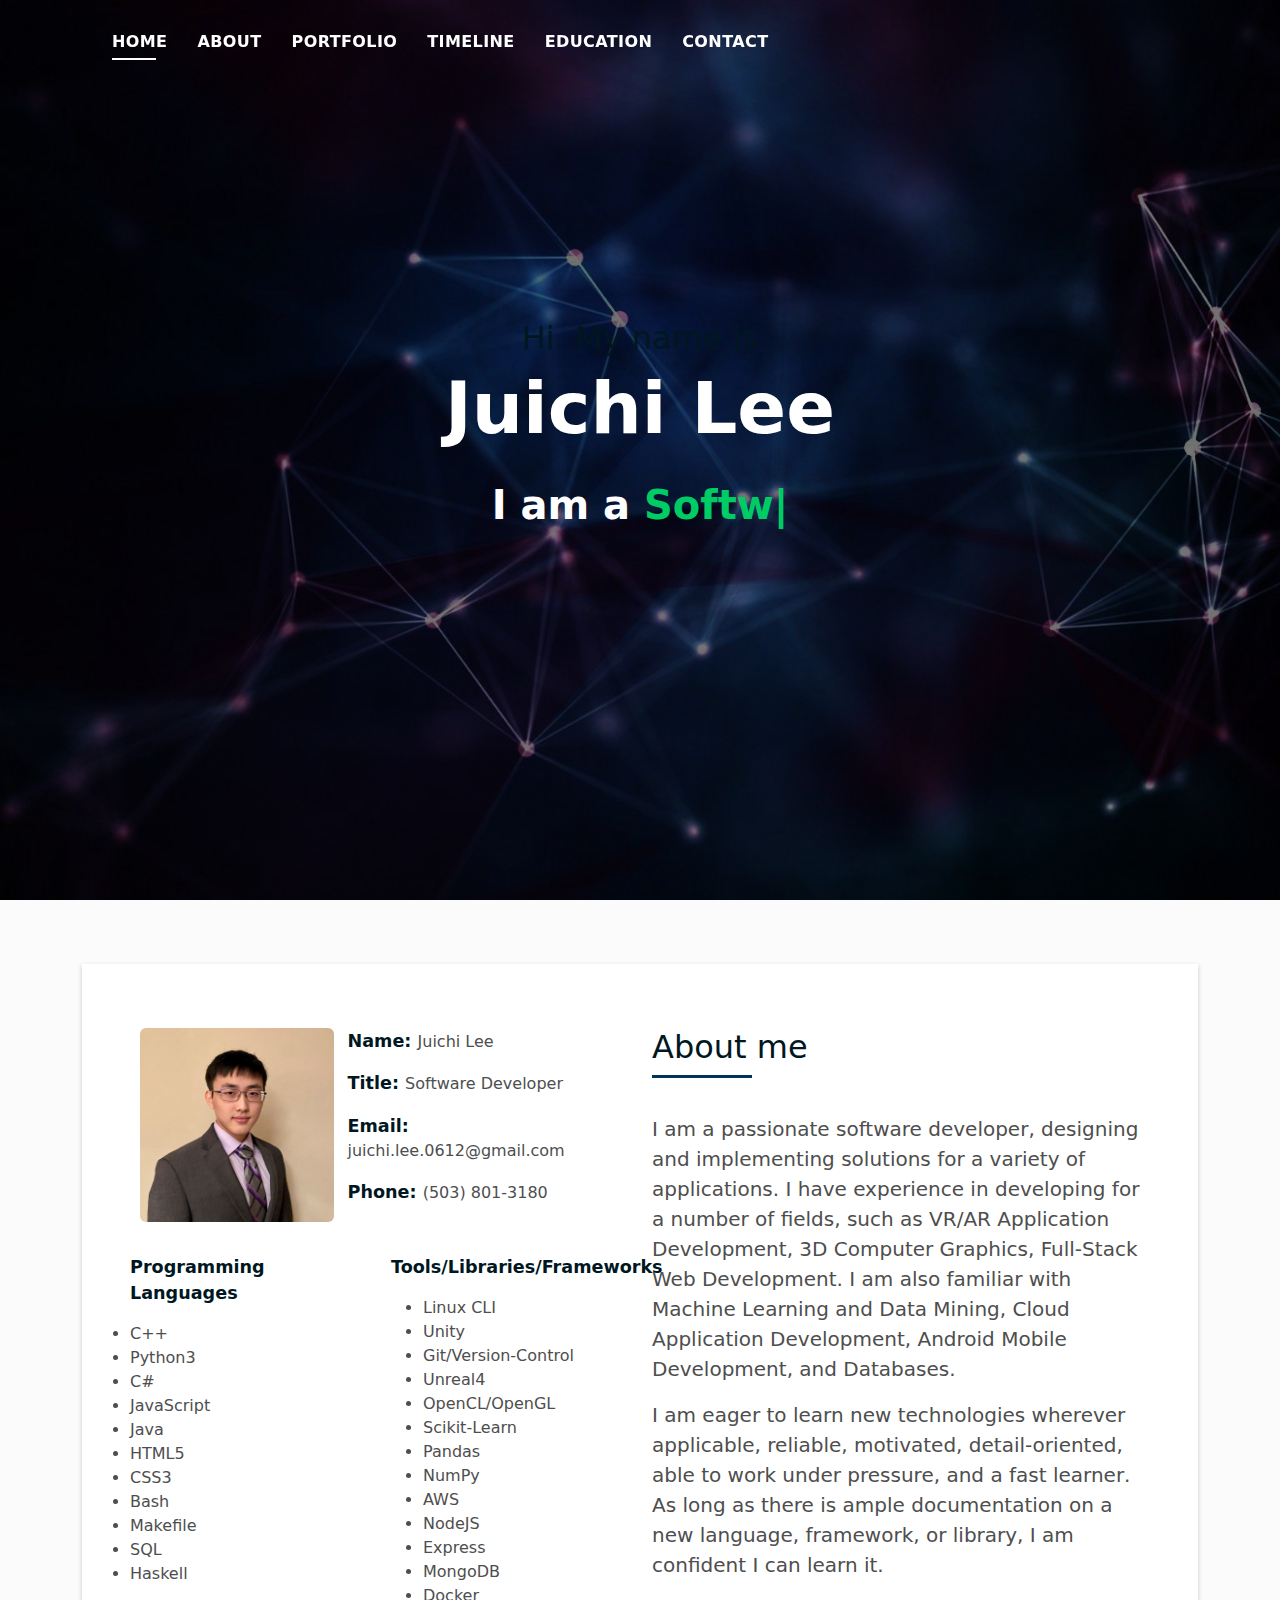
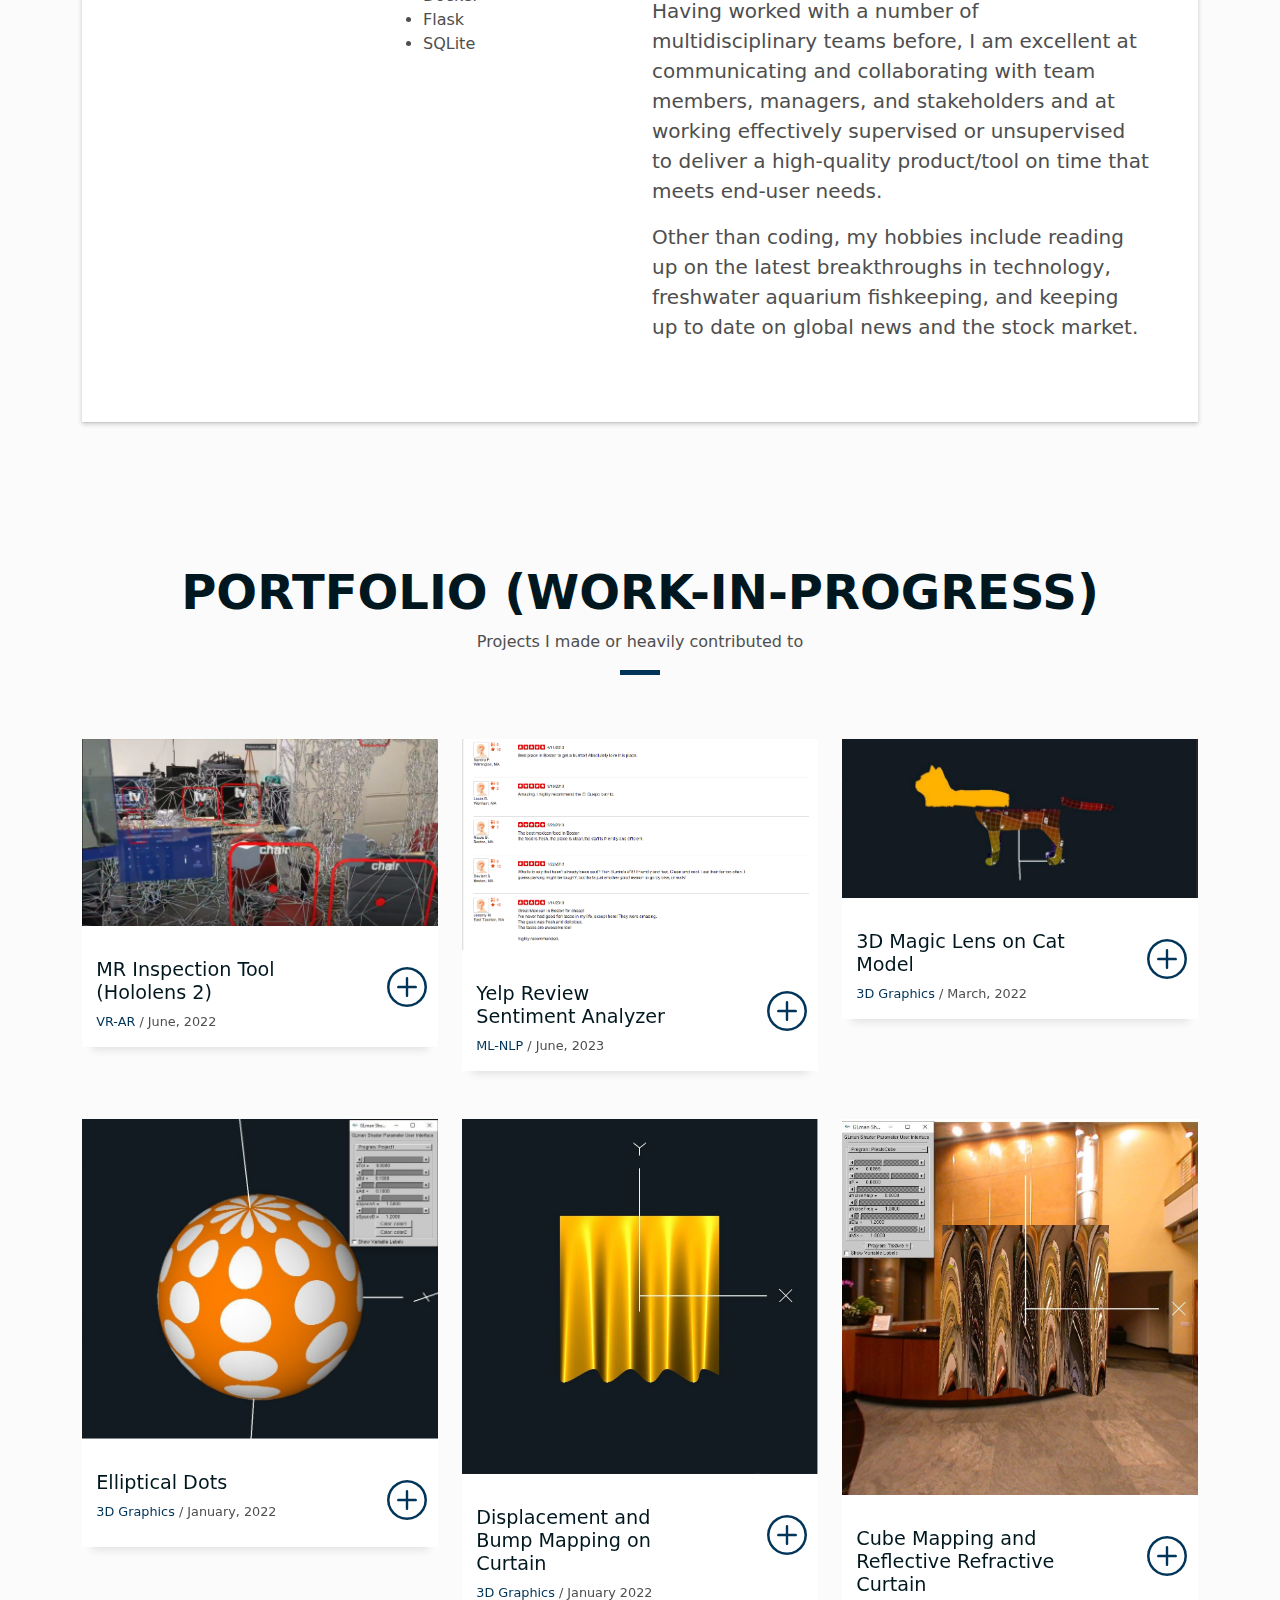
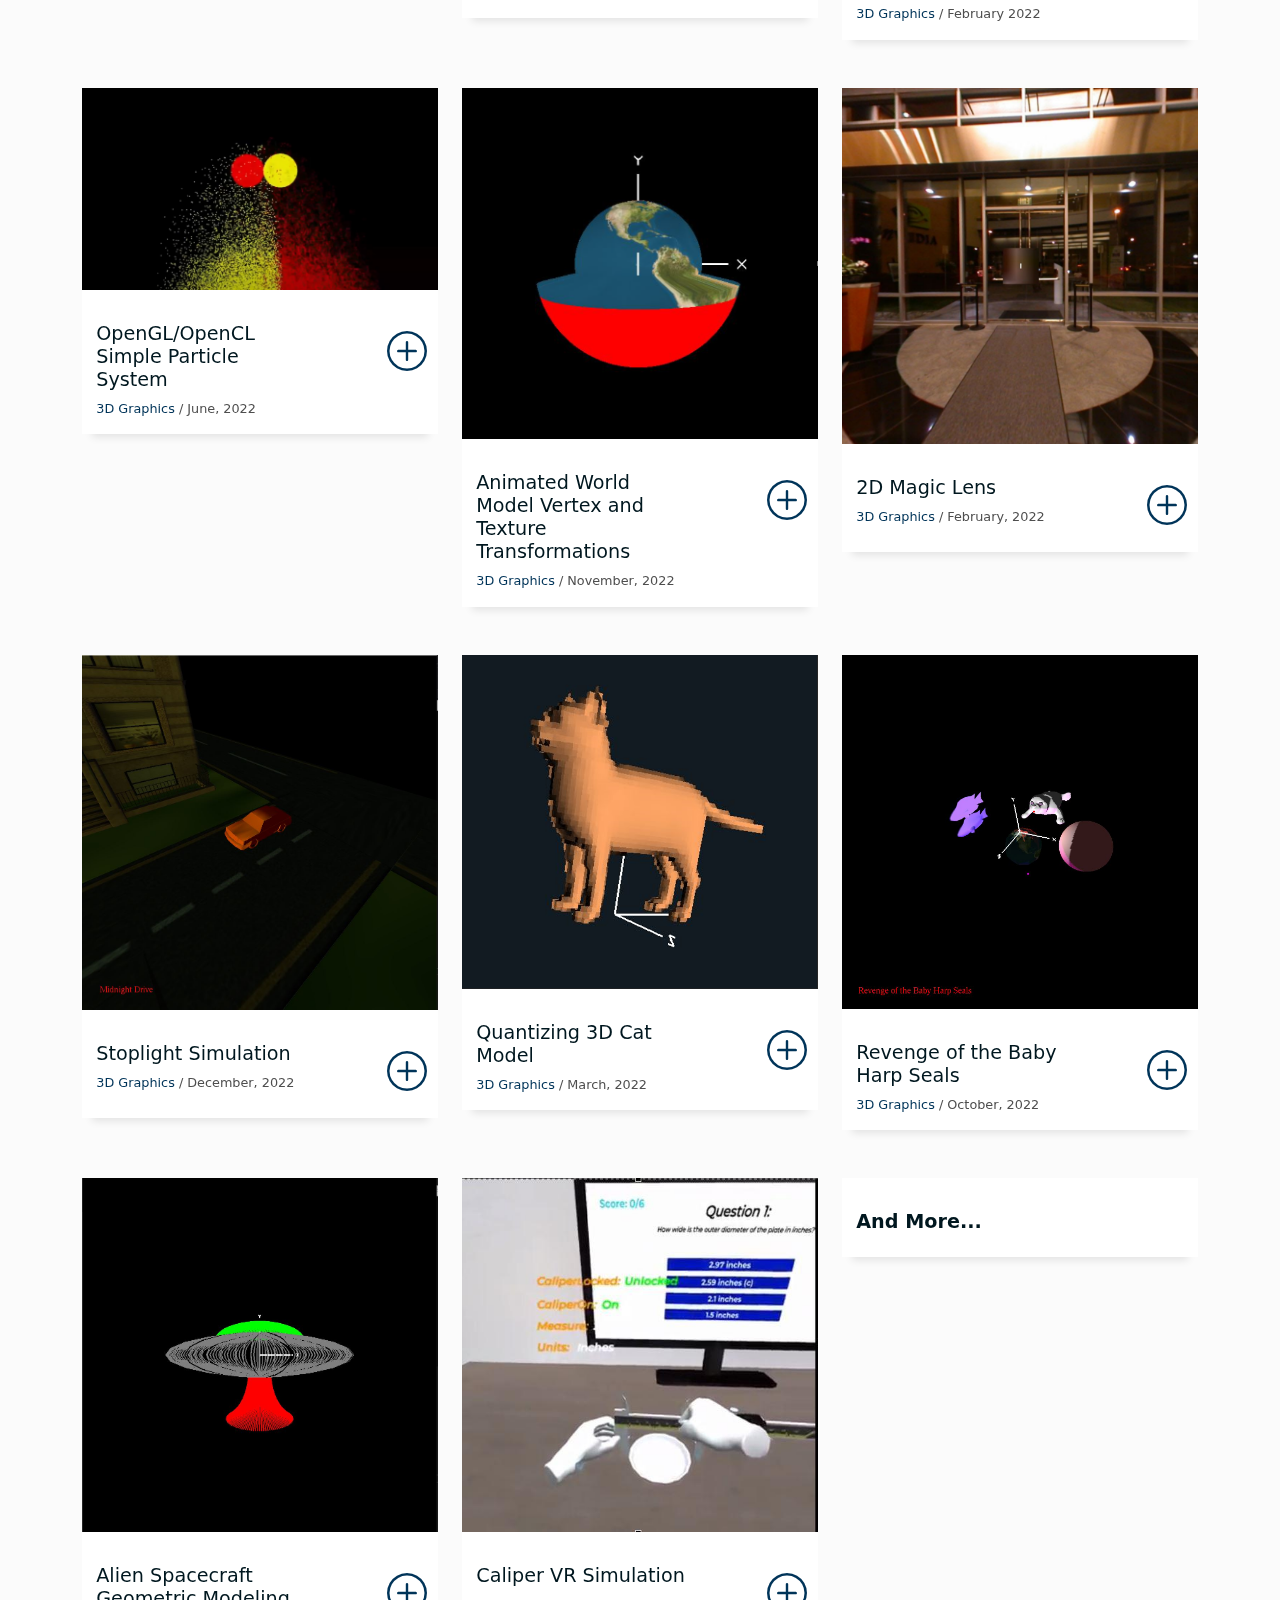
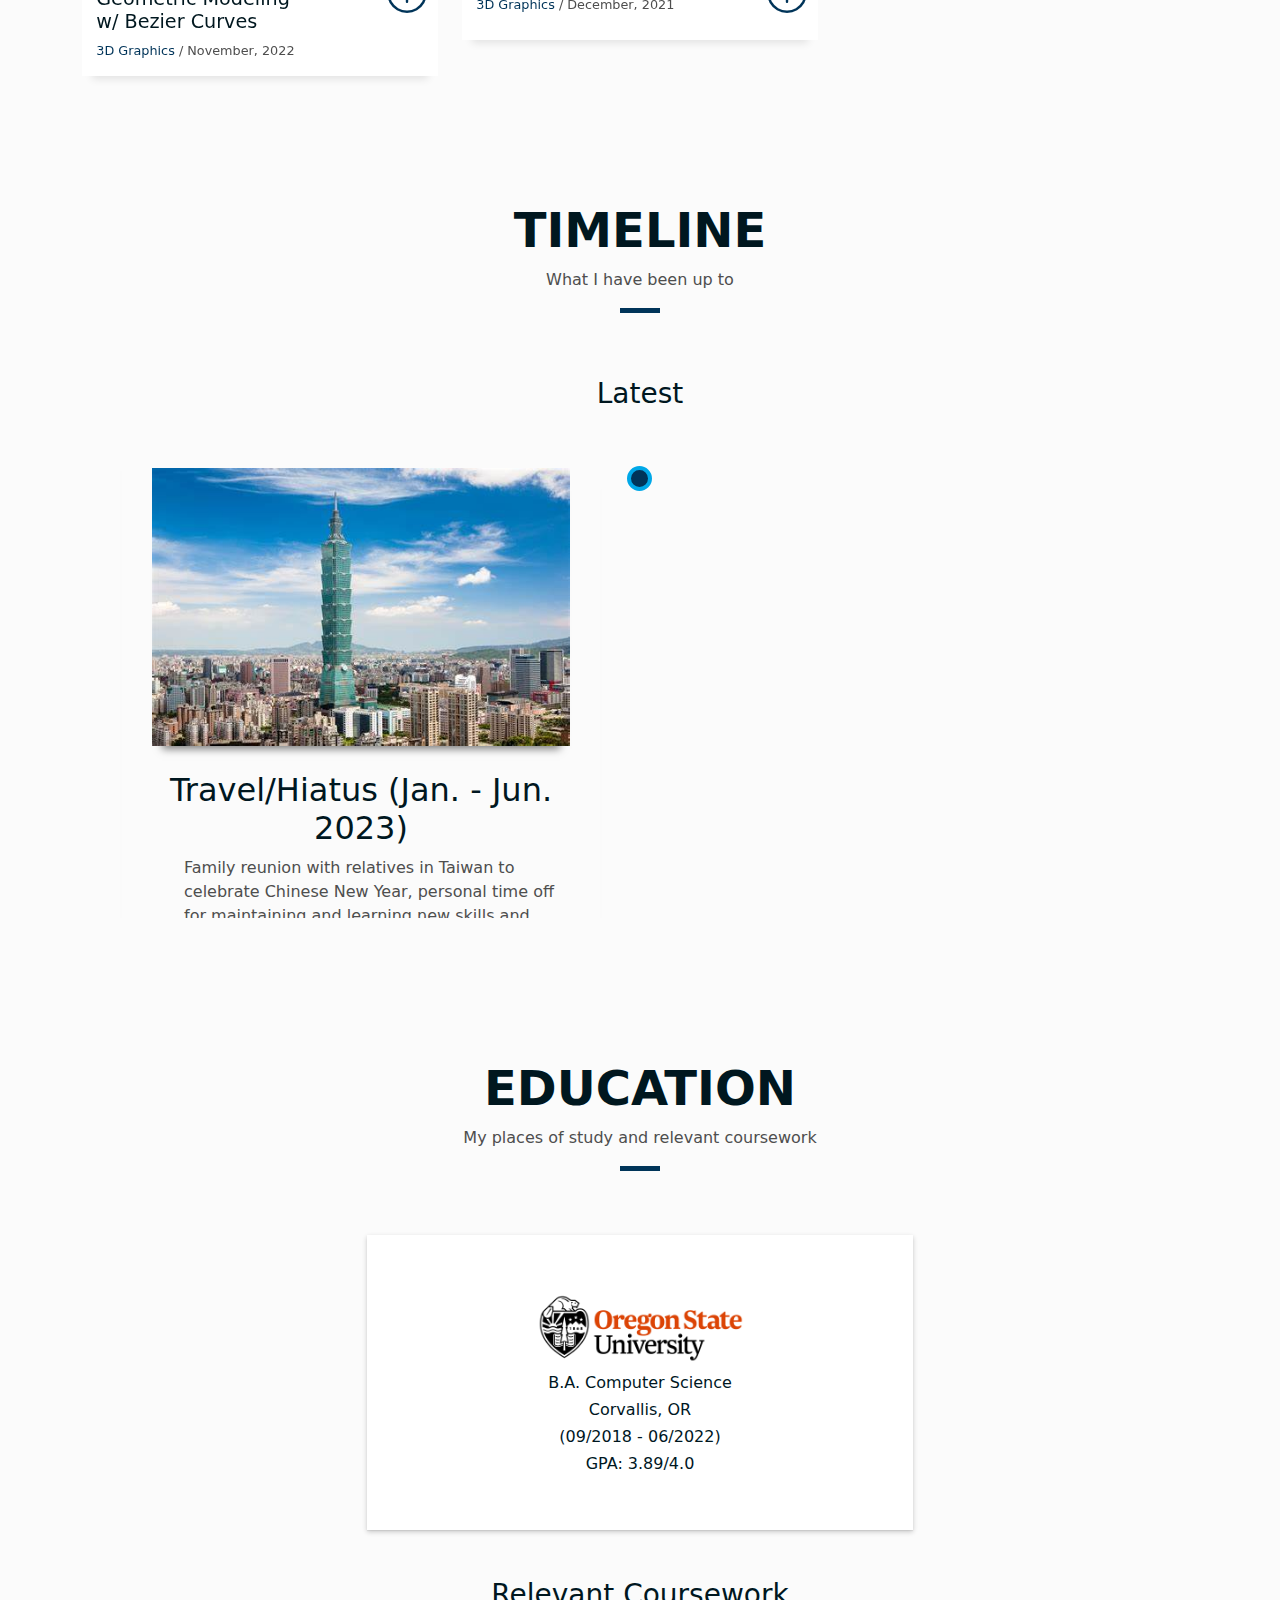
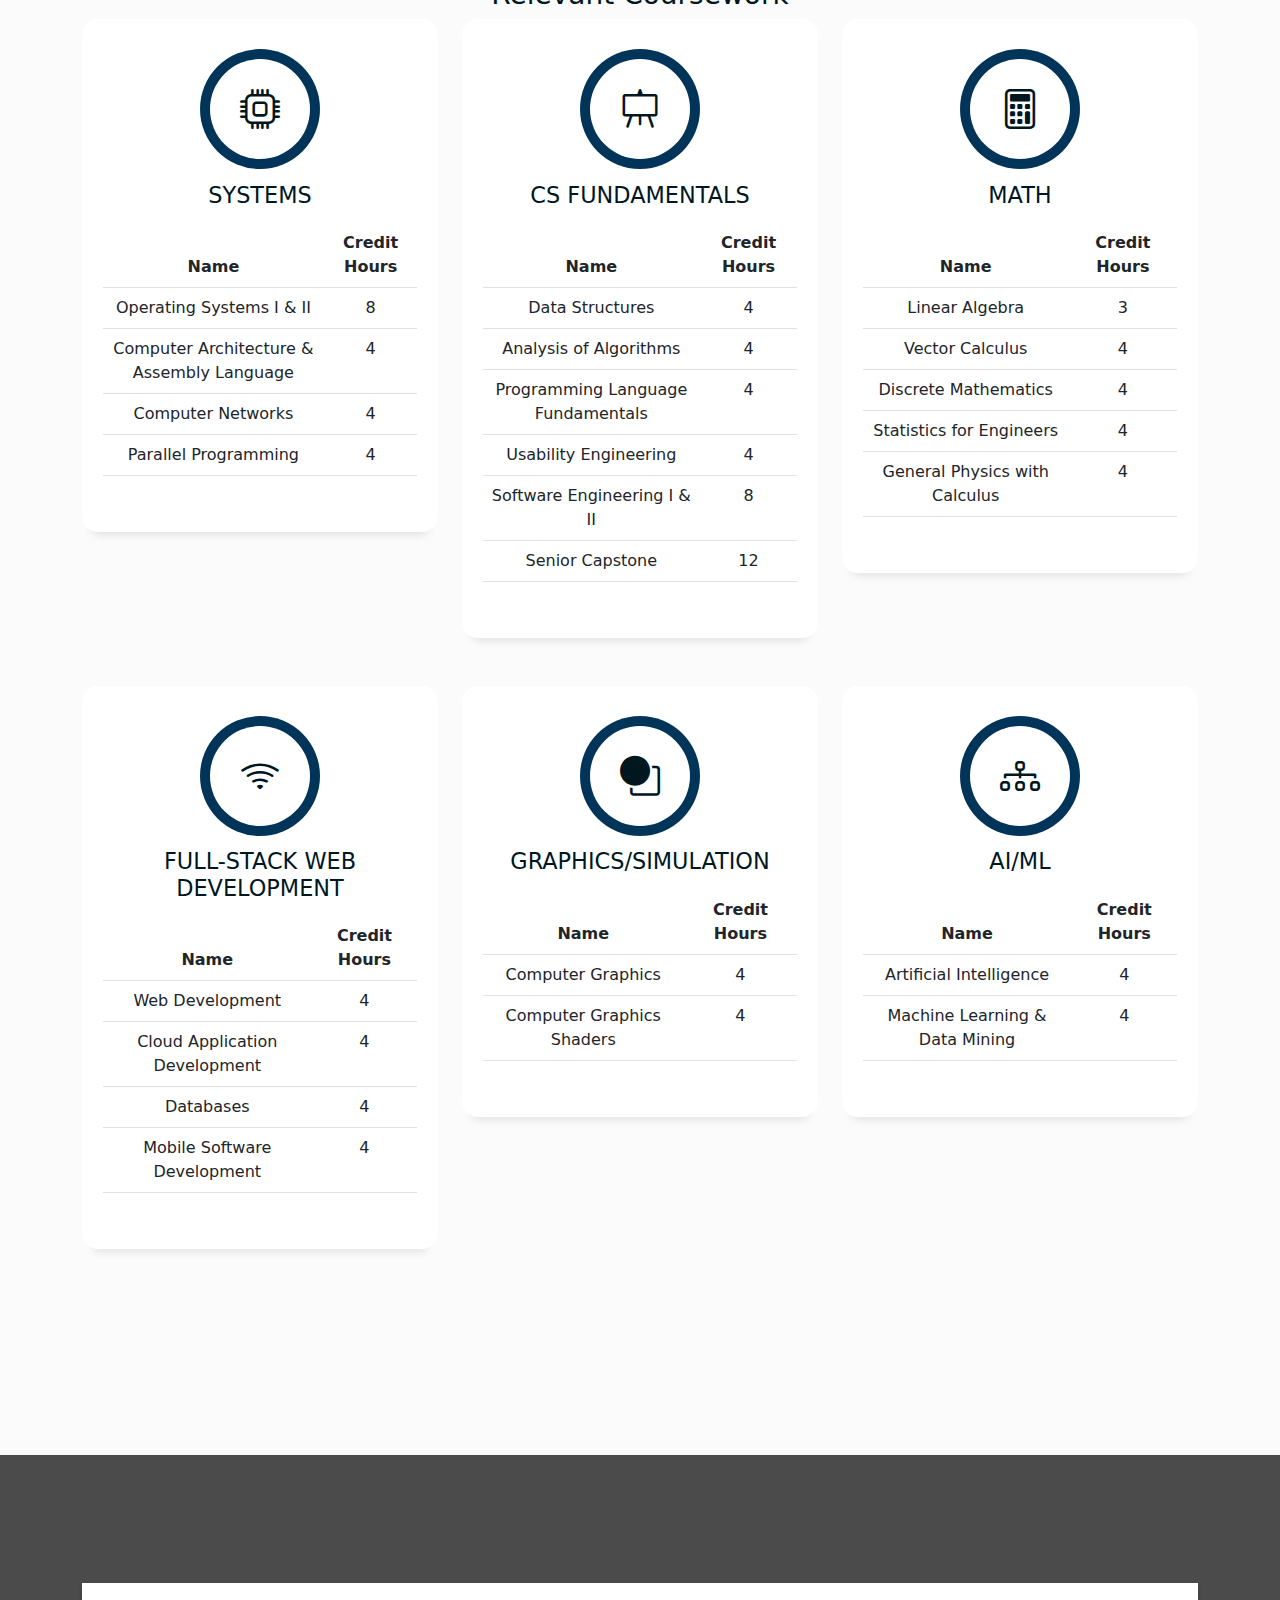
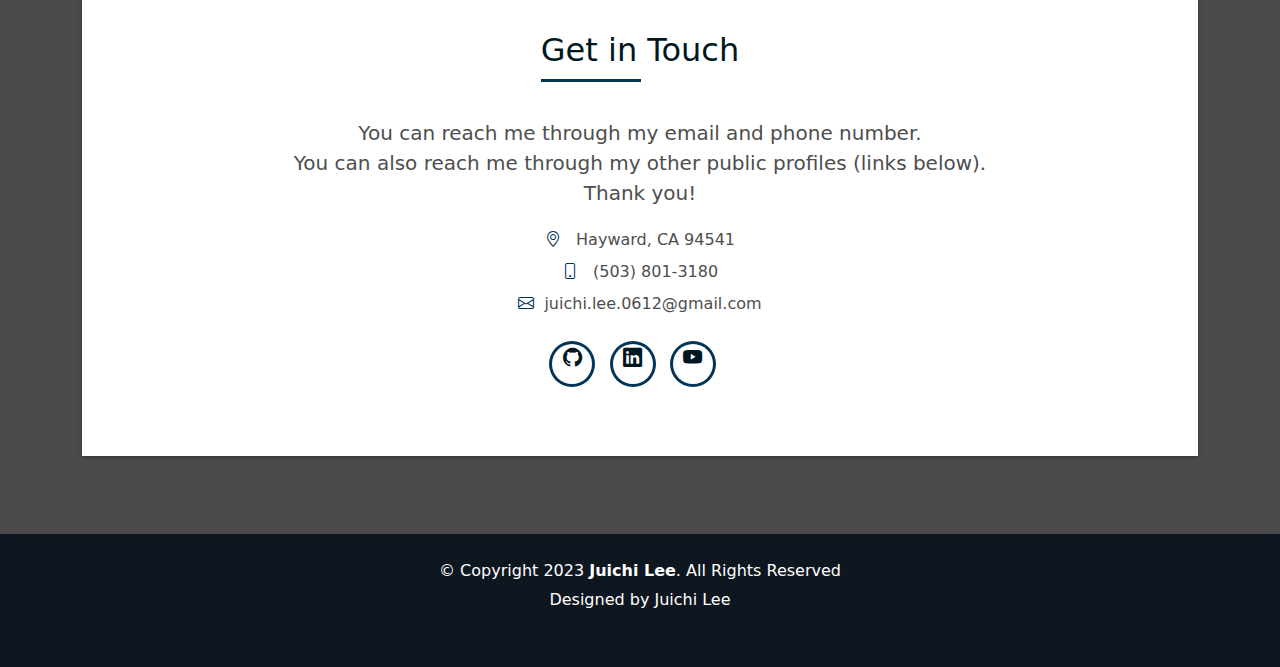
==== commit 8e349b94: "Update index.html" ====
--- a/index.html
+++ b/index.html
@@ -77,6 +77,7 @@
       <div class="table-cell">
         <div class="container">
           <!--<p class="display-6 color-d">Hello, world!</p>-->
+          <h2 class="hero-intro">Hi. My name is </h2>
           <h1 class="hero-title mb-4">Juichi Lee</h1>
           <p class="hero-subtitle"></p>
           <!-- <p class="pt-3"><a class="btn btn-primary btn js-scroll px-4" href="#about" role="button">Learn More</a></p> -->
@@ -104,7 +105,7 @@
                     <div class="col-sm-6 col-md-7">
                       <div class="about-info">
                         <p><span class="title-s">Name: </span> <span>Juichi Lee</span></p>
-                        <p><span class="title-s">Title: </span> <span>Software Engineer</span></p>
+                        <p><span class="title-s">Title: </span> <span>Software Developer</span></p>
                         <p><span class="title-s">Email: </span> <span>juichi.lee.0612@gmail.com</span></p>
                         <p><span class="title-s">Phone: </span> <span>(503) 801-3180</span></p>
                       </div>
@@ -114,23 +115,24 @@
                     <div class="col-sm-6">
                         <div class="skill-mf">
                             <p class="title-s">Programming Languages</p>
+                            <li><span>C++</span></li>
                             <li><span>Python3</span></li>
                             <li><span>C#</span></li>
-                            <li><span>C++</span></li>
                             <li><span>JavaScript</span></li>
                             <li><span>Java</span></li>
                             <li><span>HTML5</span></li>
-                            <li><span>CSS</span></li>
+                            <li><span>CSS3</span></li>
                             <li><span>Bash</span></li>
                             <li><span>Makefile</span></li>
                             <li><span>SQL</span></li>
-                            <li><i>And More...</i></li>
+                            <li><span>Haskell</span></li>
                           </div>
                     </div>
                     <div class="col-sm-6">
                         <div class="skill-mf">
                             <p class="title-s">Tools/Libraries/Frameworks</p>
                             <ul>
+                                <li><span>Linux CLI</span></li>
                                 <li><span>Unity</span></li>
                                 <li><span>Git/Version-Control</span></li>
                                 <li><span>Unreal4</span></li>
@@ -145,7 +147,6 @@
                                 <li><span>Docker</span></li>
                                 <li><span>Flask</span></li>
                                 <li><span>SQLite</span></li>
-                                <li><span><i>And More..</i></span></li>
                             </ul>
                           </div>
                     </div>
@@ -160,25 +161,21 @@
                       </h5>
                     </div>
                     <p class="lead">
-                        <b>Hi</b>, my name is Juichi Lee.
+                      I am a <b>passionate software developer</b>, designing and implementing solutions for a variety of applications. I have experience in developing for a number of fields,
+                      such as <b>VR/AR Application Development</b>, <b>3D Computer Graphics</b>, <b>Full-Stack Web Development</b>. I am also familiar with 
+                      Machine Learning and Data Mining, Cloud Application Development, Android Mobile Development, and Databases.                        
                     </p>
                     <p class="lead">
-                      I am a <b>software engineer</b> with a strong understanding of computer science
-                      fundamentals, and ample experience in software development. I have experience developing in a number of fields,
-                      being most experienced in <b>VR/AR Application Development</b>, <b>3D Computer Graphics</b>, <b>Full-Stack Web Development</b>, and having
-                      some experience with Machine Learning and Data Mining, Cloud Application Development, and Mobile Development, and Databases.                        
+                      I am <b>eager</b> to learn new technologies wherever applicable, <b>reliable</b>, <b>motivated</b>, <b>detail-oriented</b>, <b>able to work under pressure</b>,
+                      and a <b>fast learner</b>. As long as there is ample documentation on a new language, framework, or library, I am <b>confident</b> I can learn it.
                     </p>
                     <p class="lead">
-                      I am <b>passionate</b> about learning new technologies wherever applicable, <b>reliable</b>, <b>motivated</b>, <b>detail-oriented</b>, <b>able to work under pressure</b>,
-                      and a <b>fast learner</b>.
+                      Having worked with a number of multidisciplinary teams before, I am excellent at <b>communicating</b> and <b>collaborating</b> with team members, 
+                      managers, and stakeholders and at <b>working effectively</b>
+                      supervised or unsupervised to deliver a high-quality product/tool on time that meets end-user needs.
                     </p>
                     <p class="lead">
-                      Having worked with numerous teams with diverse backgrounds and needs, I am excellent at <b>communicating</b> and <b>collaborating</b> with team members, 
-                      managers, and stakeholders and at <b>working effectively</b>
-                      supervised or unsupervised to deliver a product/tool on time that meets end-user needs.
-                    </p>
-                    <p class="lead">
-                      My hobbies include freshwater aquarium fishkeeping, biking, learning about finances and the stock market, and reading up on the latest technologies.
+                      Other than coding, my hobbies include reading up on the latest breakthroughs in technology, freshwater aquarium fishkeeping, and keeping up to date on global news and the stock market.
                     </p>
                   </div>
                 </div>
@@ -197,7 +194,7 @@
               <div class="title-box text-center">
                 <div class="text-reveal-wrapper">
                   <h3 class="title-a text-reveal">
-                    Portfolio
+                    Portfolio (work-in-progress)
                   </h3>
                 </div>
                 <p class="subtitle-a">
@@ -238,7 +235,6 @@
             <div class="scrolling-div">
               <div id="timeline-container" class="timeline">
                 <div id="timeline-background">
-                  <img src="assets/img/overlay-bg.jpg" height="100%" width=" 100%"/>
                 </div>
                 <!-- columns to be populated by timeline_data.js -->
               </div>
@@ -284,7 +280,7 @@
                               (09/2018 - 06/2022)
                           </h6>
                           <h6>
-                            (Summa Cum Laude)
+                            GPA: 3.89/4.0
                           </h6>
                       </div>
                     </div>
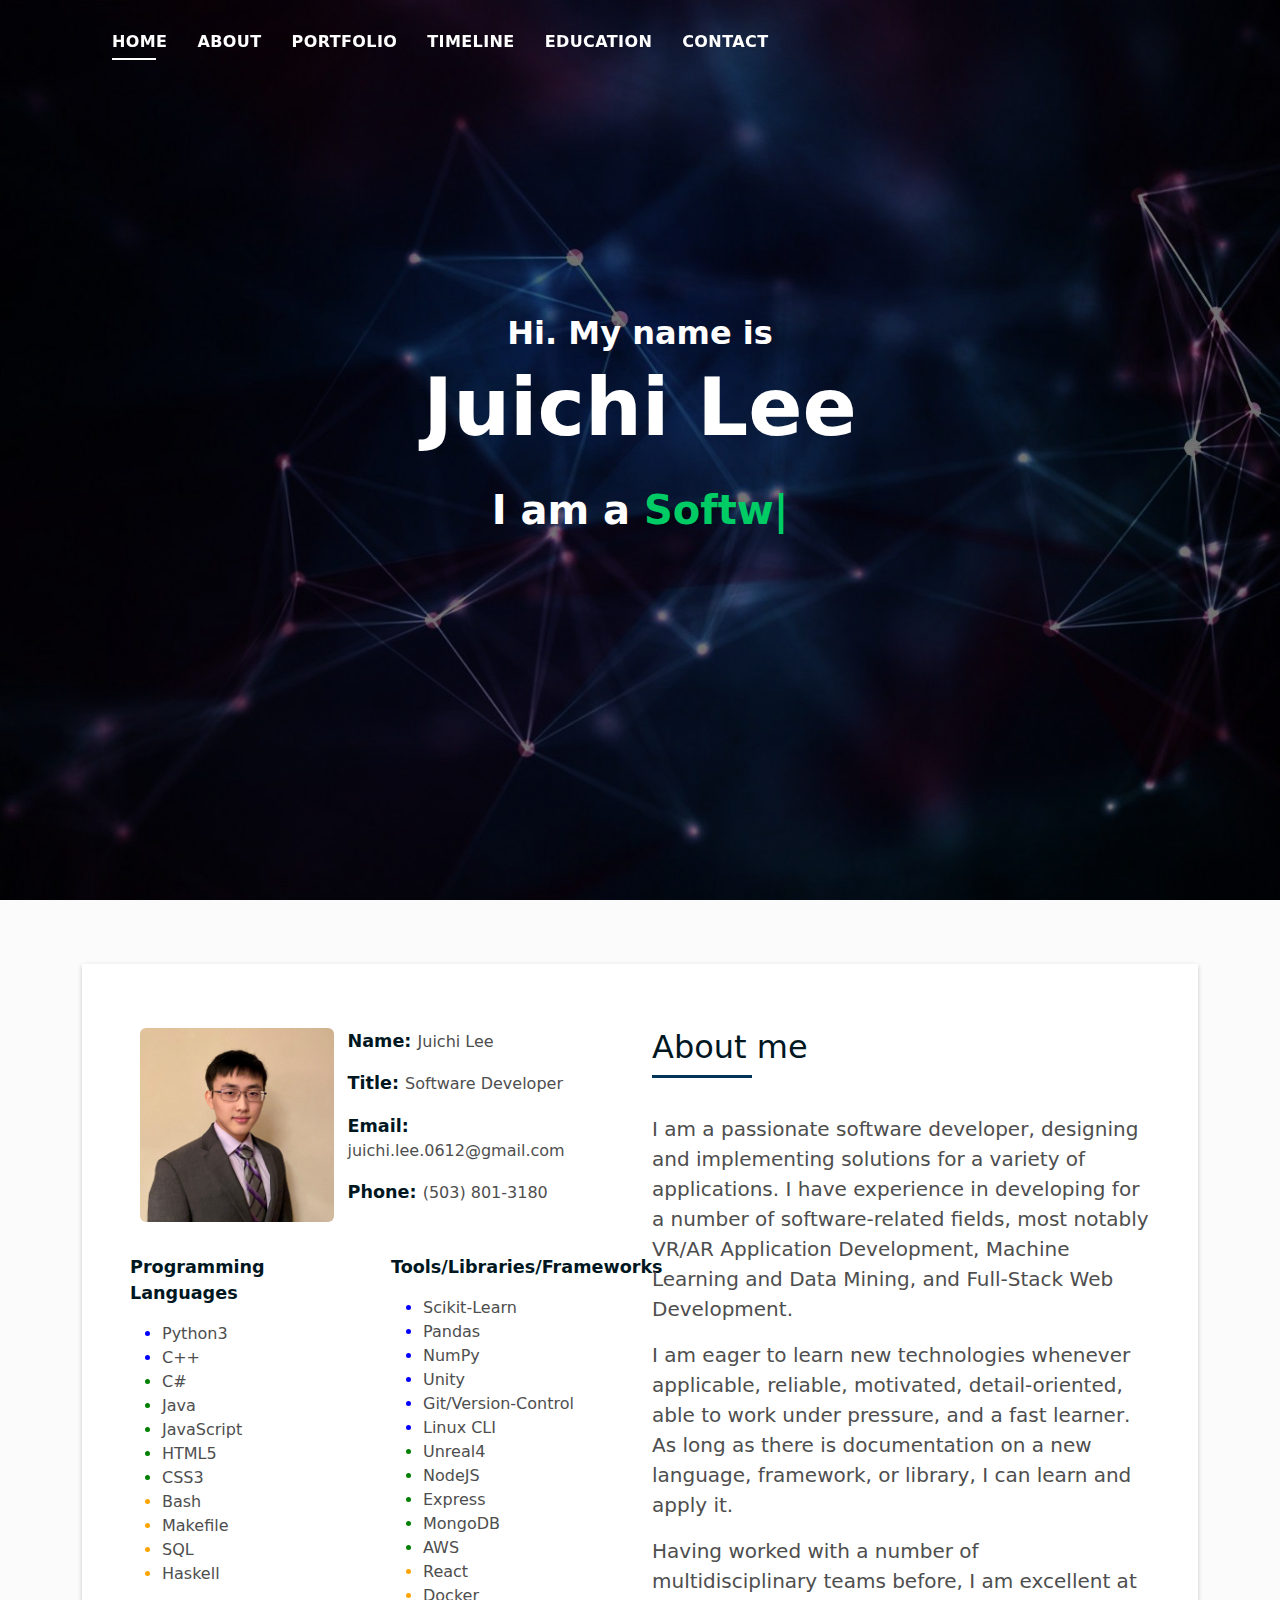
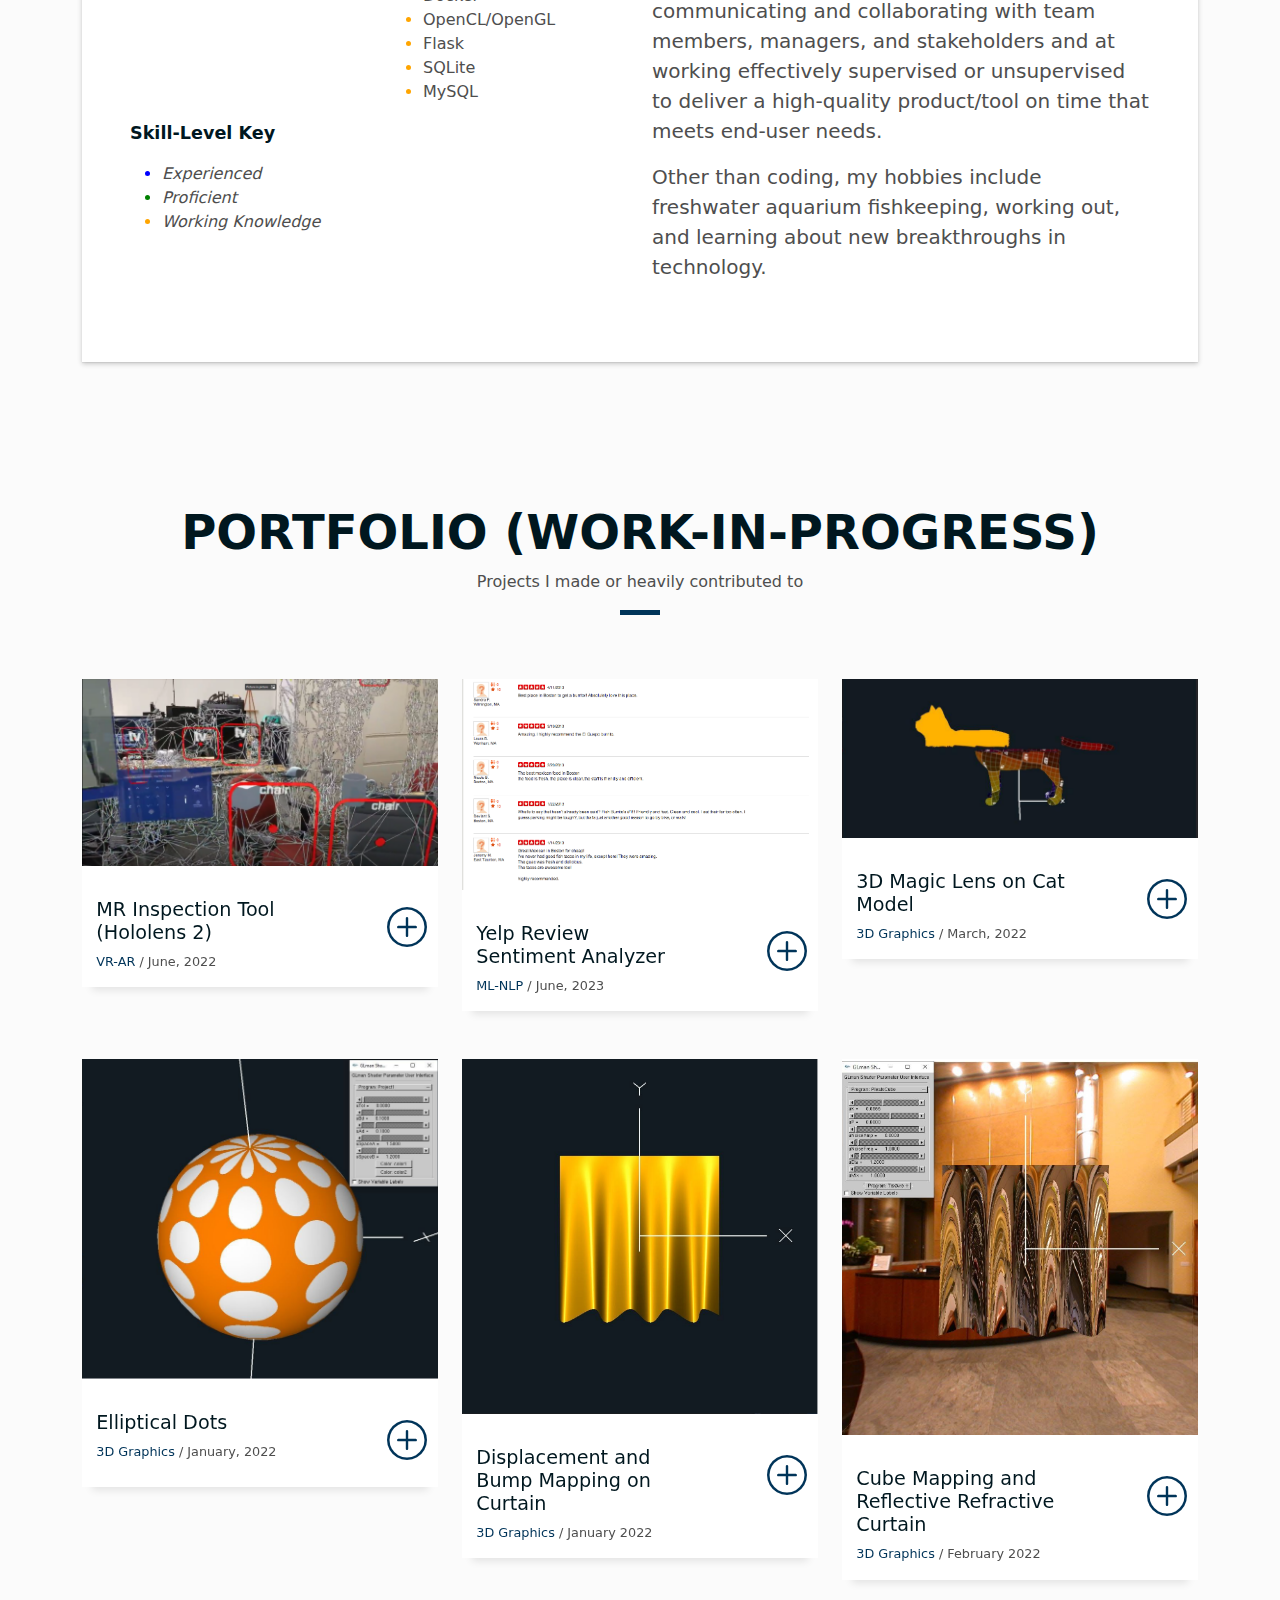
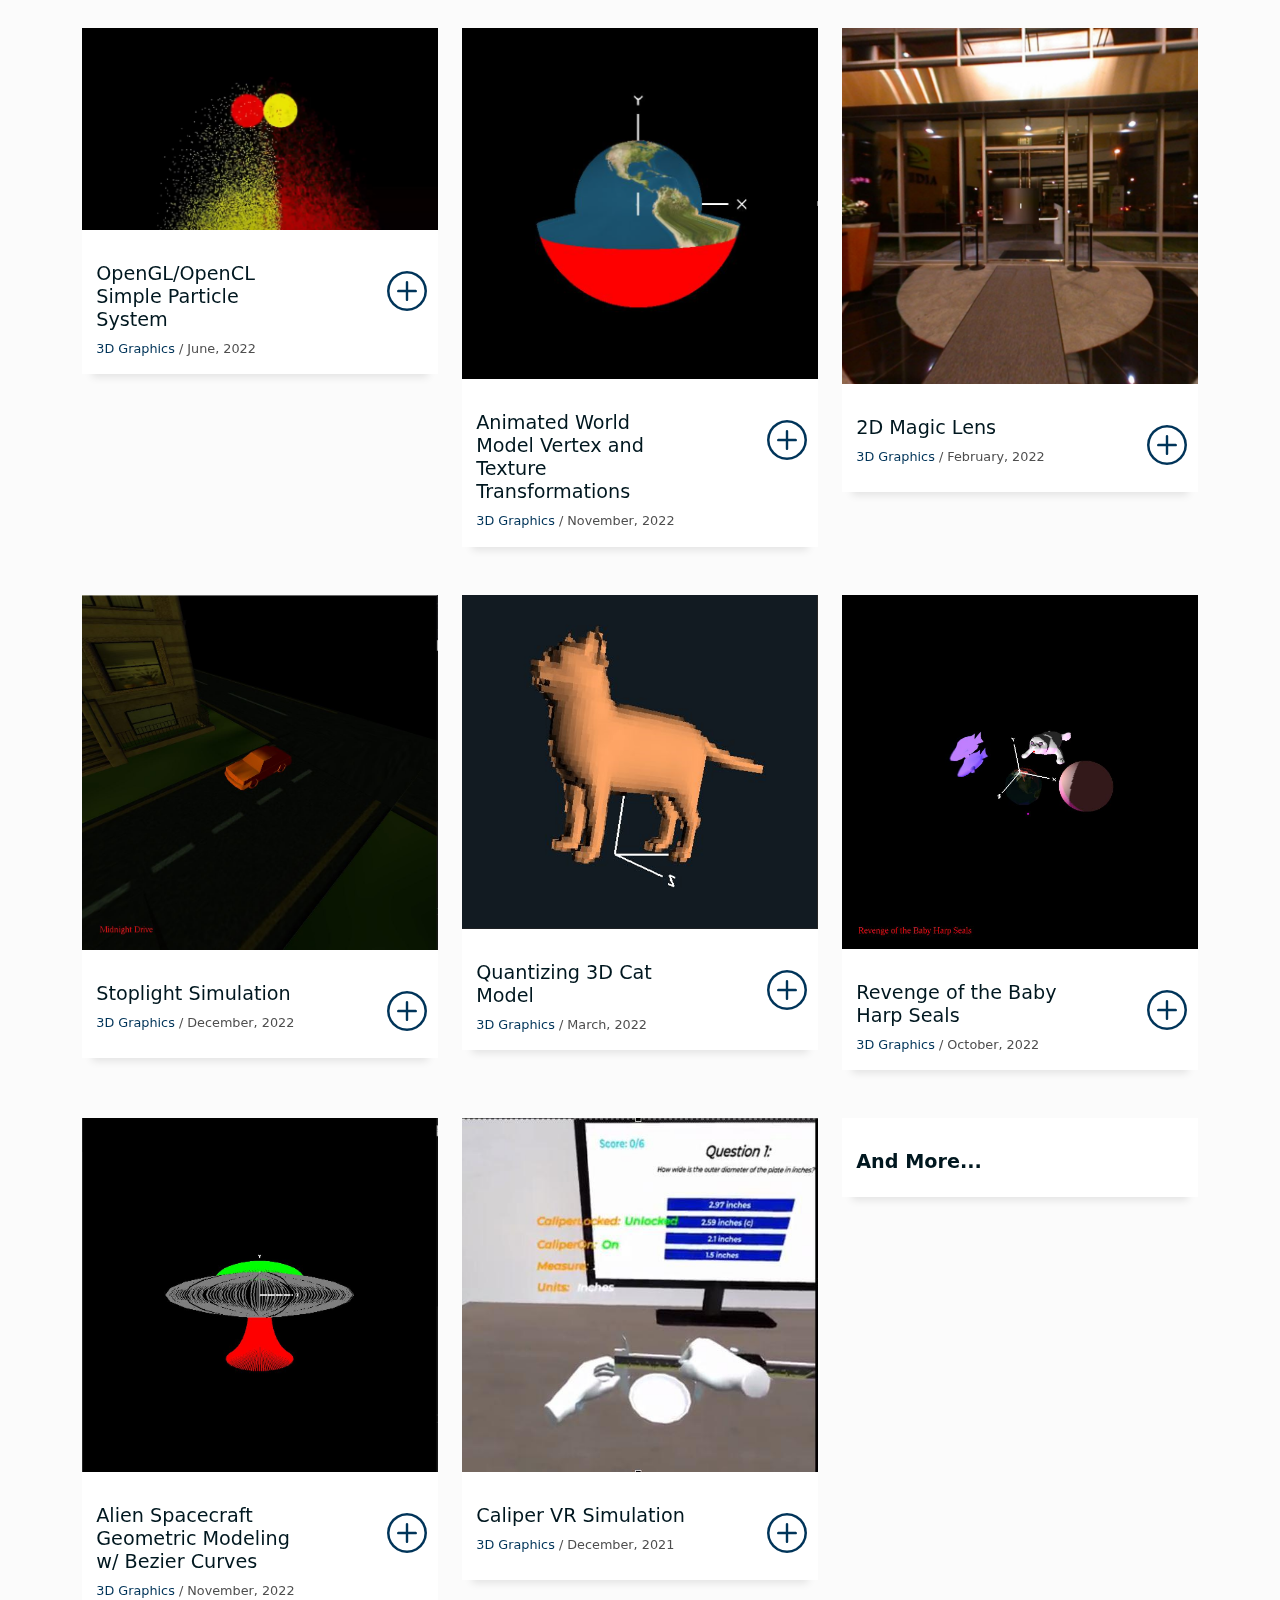
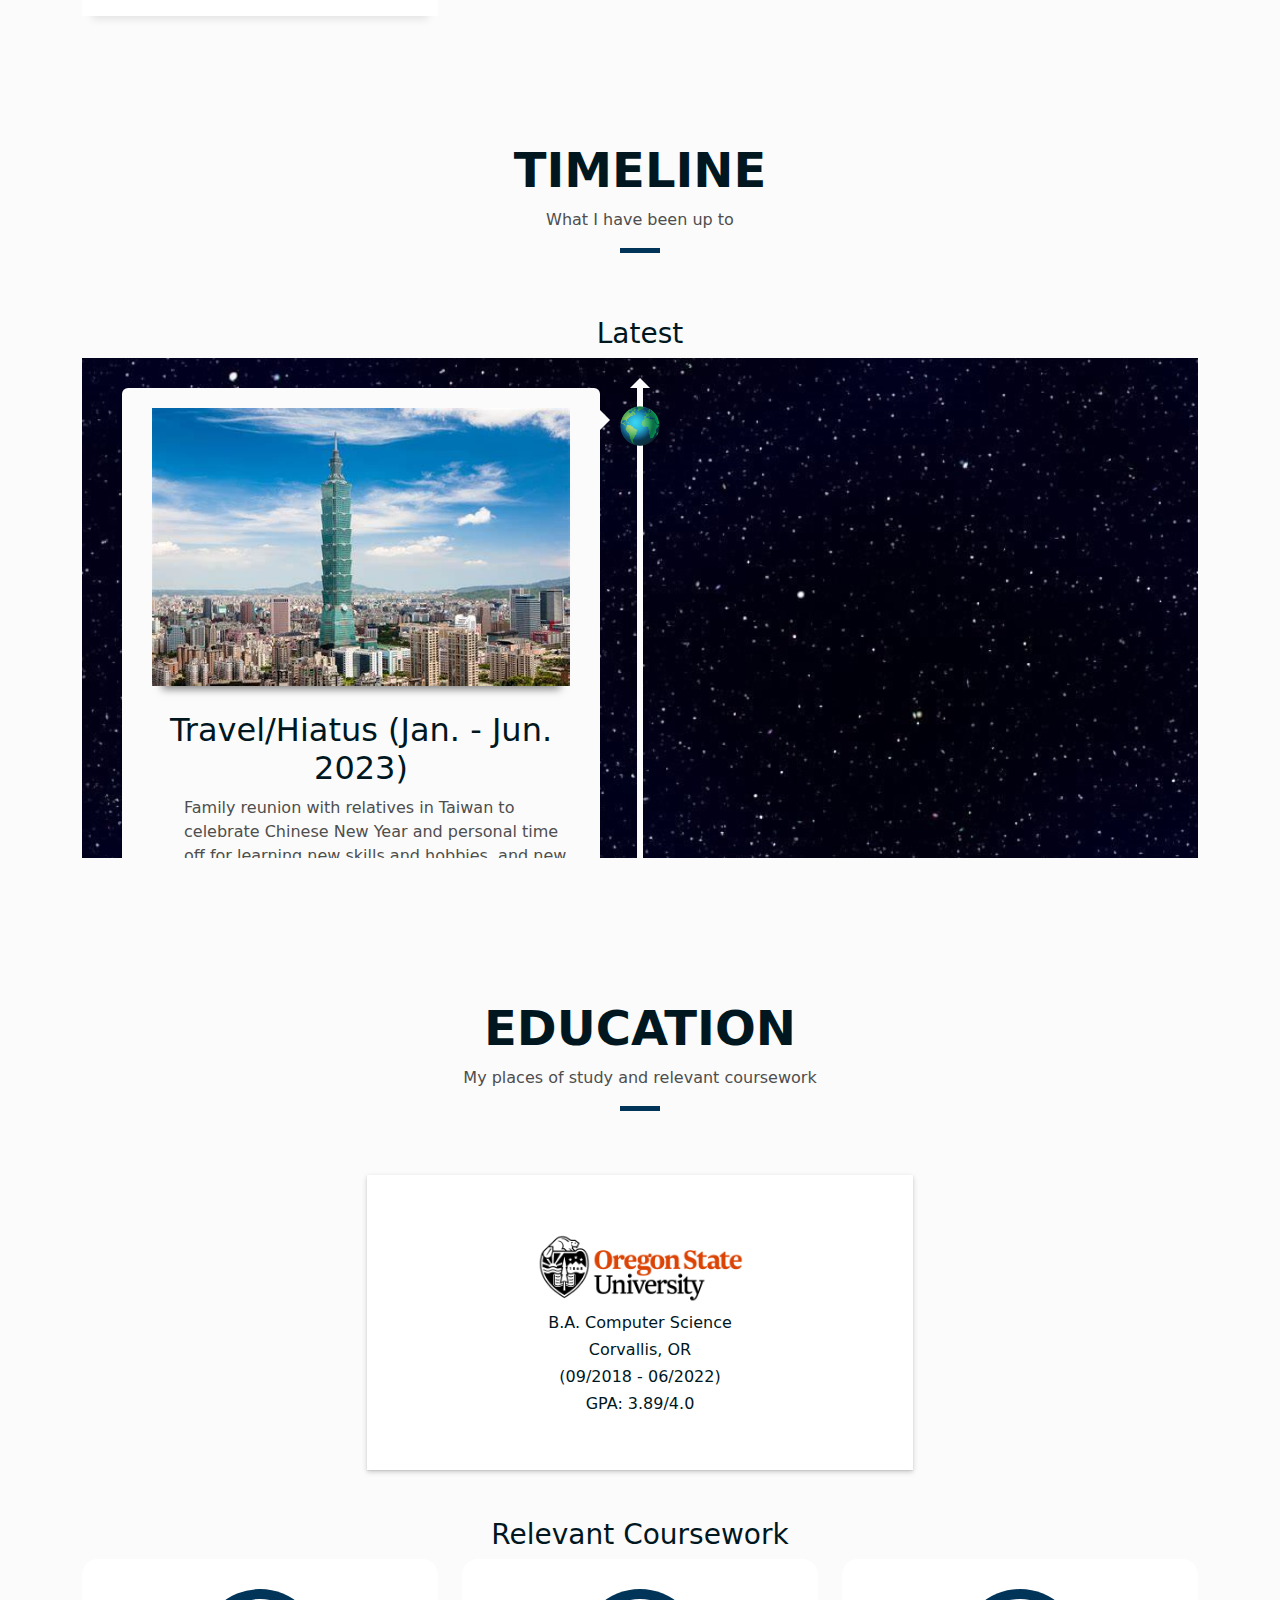
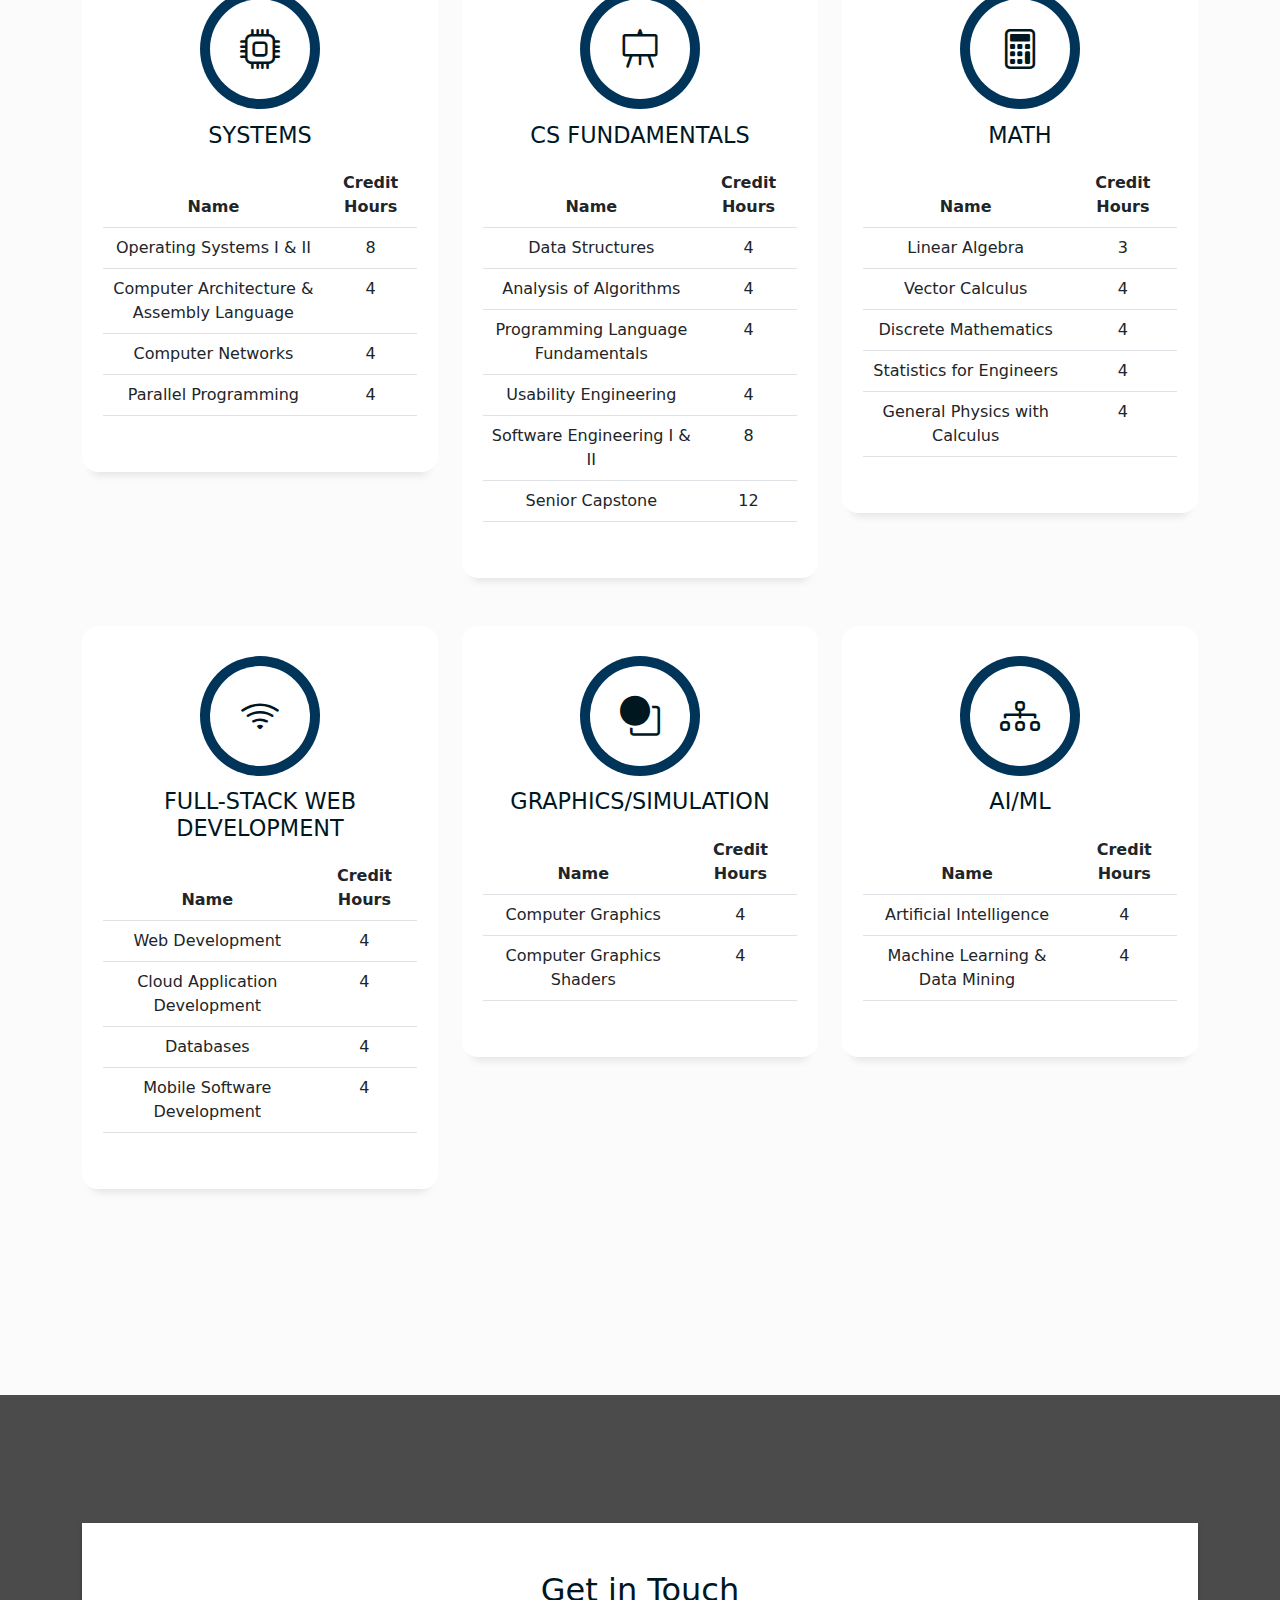
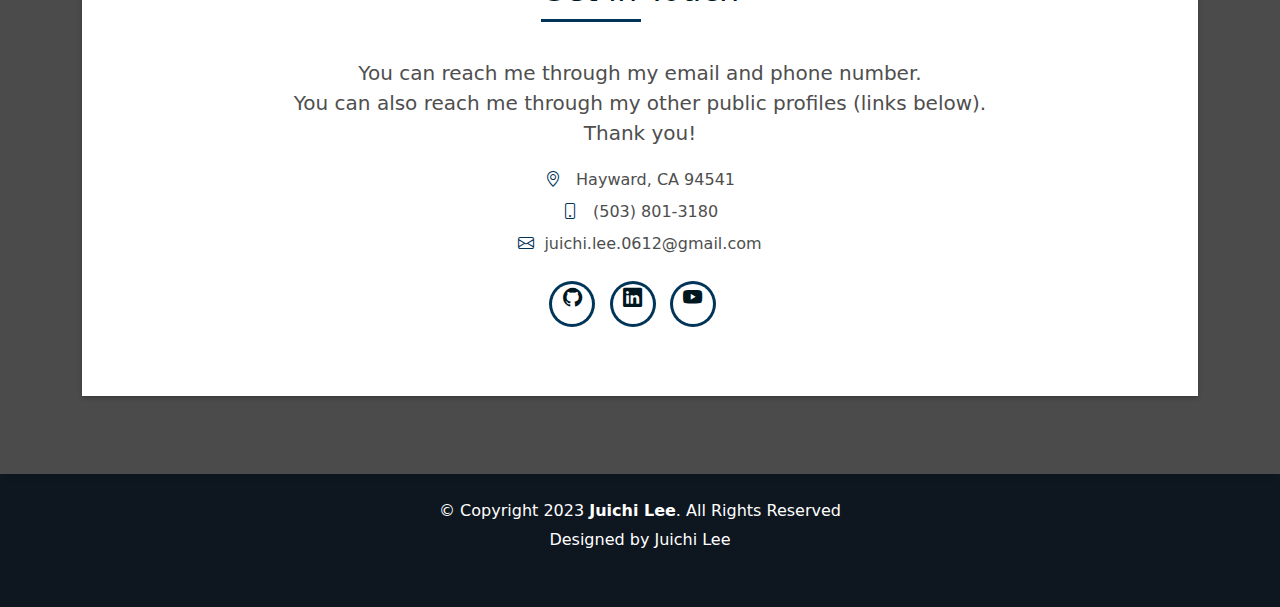
==== commit eb57f8c8: "Update index.html" ====
--- a/index.html
+++ b/index.html
@@ -115,43 +115,58 @@
                     <div class="col-sm-6">
                         <div class="skill-mf">
                             <p class="title-s">Programming Languages</p>
-                            <li><span>C++</span></li>
-                            <li><span>Python3</span></li>
-                            <li><span>C#</span></li>
-                            <li><span>JavaScript</span></li>
-                            <li><span>Java</span></li>
-                            <li><span>HTML5</span></li>
-                            <li><span>CSS3</span></li>
-                            <li><span>Bash</span></li>
-                            <li><span>Makefile</span></li>
-                            <li><span>SQL</span></li>
-                            <li><span>Haskell</span></li>
+                            <ul>
+                              <li style="color: blue;"><span>Python3</span></li>
+                              <li style="color: blue;"><span>C++</span></li>
+                              <li style="color: green;"><span>C#</span></li>
+                              <li style="color: green;"><span>Java</span></li>
+                              <li style="color: green;"><span>JavaScript</span></li>
+                              <li style="color: green;"><span>HTML5</span></li>
+                              <li style="color: green;"><span>CSS3</span></li>
+                              <li style="color: orange;"><span>Bash</span></li>
+                              <li style="color: orange;"><span>Makefile</span></li>
+                              <li style="color: orange;"><span>SQL</span></li>
+                              <li style="color: orange;"><span>Haskell</span></li>
+                            </ul>
                           </div>
                     </div>
                     <div class="col-sm-6">
                         <div class="skill-mf">
                             <p class="title-s">Tools/Libraries/Frameworks</p>
                             <ul>
-                                <li><span>Linux CLI</span></li>
-                                <li><span>Unity</span></li>
-                                <li><span>Git/Version-Control</span></li>
-                                <li><span>Unreal4</span></li>
-                                <li><span>OpenCL/OpenGL</span></li>
-                                <li><span>Scikit-Learn</span></li>
-                                <li><span>Pandas</span></li>
-                                <li><span>NumPy</span></li>
-                                <li><span>AWS</span></li>
-                                <li><span>NodeJS</span></li>
-                                <li><span>Express</span></li>
-                                <li><span>MongoDB</span></li>
-                                <li><span>Docker</span></li>
-                                <li><span>Flask</span></li>
-                                <li><span>SQLite</span></li>
+                              <li style="color: blue;"><span>Scikit-Learn</span></li>
+                              <li style="color: blue;"><span>Pandas</span></li>
+                              <li style="color: blue;"><span>NumPy</span></li>
+                              <li style="color: blue;"><span>Unity</span></li>
+                              <li style="color: blue;"><span>Git/Version-Control</span></li>
+                              <li style="color: blue;"><span>Linux CLI</span></li>
+                              <li style="color: green;"><span>Unreal4</span></li>
+                              <li style="color: green;"><span>NodeJS</span></li>
+                              <li style="color: green;"><span>Express</span></li>
+                              <li style="color: green;"><span>MongoDB</span></li>
+                              <li style="color: green;"><span>AWS</span></li>
+                              <li style="color: orange;"><span>React</span></li>
+                              <li style="color: orange;"><span>Docker</span></li>
+                              <li style="color: orange;"><span>OpenCL/OpenGL</span></li>
+                              <li style="color: orange;"><span>Flask</span></li>
+                              <li style="color: orange;"><span>SQLite</span></li>
+                              <li style="color: orange;"><span>MySQL</span></li>
                             </ul>
-                          </div>
-                    </div>
-                  </div>
-                  
+                        </div>
+                    </div>
+                  </div>
+                  <div class="row">
+                    <div class="col-sm-6">
+                      <div class="skill-mf">
+                        <p class="title-s">Skill-Level Key</p>
+                        <ul>
+                          <li style="color: blue;"><span><i>Experienced</i></span></li>
+                          <li style="color: green;"><span><i>Proficient</i></span></li>
+                          <li style="color: orange;"><span><i>Working Knowledge</i></span></li>
+                        </ul>
+                      </div>
+                    </div>
+                  </div>
                 </div>
                 <div class="col-md-6">
                   <div class="about-me pt-4 pt-md-0">
@@ -161,21 +176,20 @@
                       </h5>
                     </div>
                     <p class="lead">
-                      I am a <b>passionate software developer</b>, designing and implementing solutions for a variety of applications. I have experience in developing for a number of fields,
-                      such as <b>VR/AR Application Development</b>, <b>3D Computer Graphics</b>, <b>Full-Stack Web Development</b>. I am also familiar with 
-                      Machine Learning and Data Mining, Cloud Application Development, Android Mobile Development, and Databases.                        
+                      I am a <b>passionate software developer</b>, designing and implementing solutions for a variety of applications. I have experience in developing for a number of software-related fields,
+                      most notably <b>VR/AR Application Development</b>, <b>Machine Learning and Data Mining</b>, and <b>Full-Stack Web Development</b>.                        
                     </p>
                     <p class="lead">
-                      I am <b>eager</b> to learn new technologies wherever applicable, <b>reliable</b>, <b>motivated</b>, <b>detail-oriented</b>, <b>able to work under pressure</b>,
-                      and a <b>fast learner</b>. As long as there is ample documentation on a new language, framework, or library, I am <b>confident</b> I can learn it.
+                      I am <b>eager</b> to learn new technologies whenever applicable, <b>reliable</b>, <b>motivated</b>, <b>detail-oriented</b>, <b>able to work under pressure</b>,
+                      and a <b>fast learner</b>. As long as there is documentation on a new language, framework, or library, I can learn and apply it.
                     </p>
                     <p class="lead">
-                      Having worked with a number of multidisciplinary teams before, I am excellent at <b>communicating</b> and <b>collaborating</b> with team members, 
+                      Having worked with a number of <b>multidisciplinary</b> teams before, I am excellent at <b>communicating</b> and <b>collaborating</b> with team members, 
                       managers, and stakeholders and at <b>working effectively</b>
                       supervised or unsupervised to deliver a high-quality product/tool on time that meets end-user needs.
                     </p>
                     <p class="lead">
-                      Other than coding, my hobbies include reading up on the latest breakthroughs in technology, freshwater aquarium fishkeeping, and keeping up to date on global news and the stock market.
+                      Other than coding, my hobbies include freshwater aquarium fishkeeping, working out, and learning about new breakthroughs in technology.
                     </p>
                   </div>
                 </div>
--- a/assets/css/style.css
+++ b/assets/css/style.css
@@ -814,16 +814,20 @@
 
 .hero .hero-title {
   color: #fff;
-  font-weight: 600;
-  font-size: 3rem;
+  font-weight: 800;
+  font-size: 5rem;
 }
 
 @media (min-width: 768px) {
   .hero .hero-title {
-    font-size: 4.5rem;
-  }
-}
-
+    font-size: 5rem;
+  }
+}
+
+.hero-intro {
+  color: #fff;
+  font-weight: 600;
+}
 
 .hero .hero-subtitle {
   font-size: 1.5rem;
@@ -1040,7 +1044,8 @@
   left: 0;
   right: 0;
   bottom: 0;
-  background-size: 100% 100%;
+  background-image: url(../img/timeline-bg.jpg);
+  background-size: 100%;
   z-index: 0;
 }
 
@@ -1085,16 +1090,21 @@
 
 /* The circles on the timeline */
 .container-timeline::after {
-  content: '';
-  position: absolute;
-  width: 25px;
-  height: 25px;
-  right: -12px;
-  background-color: var(--icon-color);
-  border: 4px solid var(--hover-color);
+  content: "";
+  background-image: url(../img/earth-icon.png);
+  background-size: 100% 100%;
+  position: absolute;
+  width: 40px;
+  height: 40px;
+  right: -20px;
   top: 48px;
   border-radius: 50%;
   z-index: 1;
+}
+
+/* Fix the circle for containers on the right side */
+.right::after {
+  left: -20px;
 }
 
 /* Place the container to the left */
@@ -1135,11 +1145,6 @@
   border-color: transparent var(--background-color) transparent transparent;
 }
 
-/* Fix the circle for containers on the right side */
-.right::after {
-  left: -13px;
-}
-
 /* The actual content */
 .content {
   padding: 20px 30px;
@@ -1178,7 +1183,7 @@
 
 /* Make sure all circles are at the same spot */
   .left::after, .right::after {
-    left: 18px;
+    left: 11px;
   }
 
 /* Make all right containers behave like the left ones */
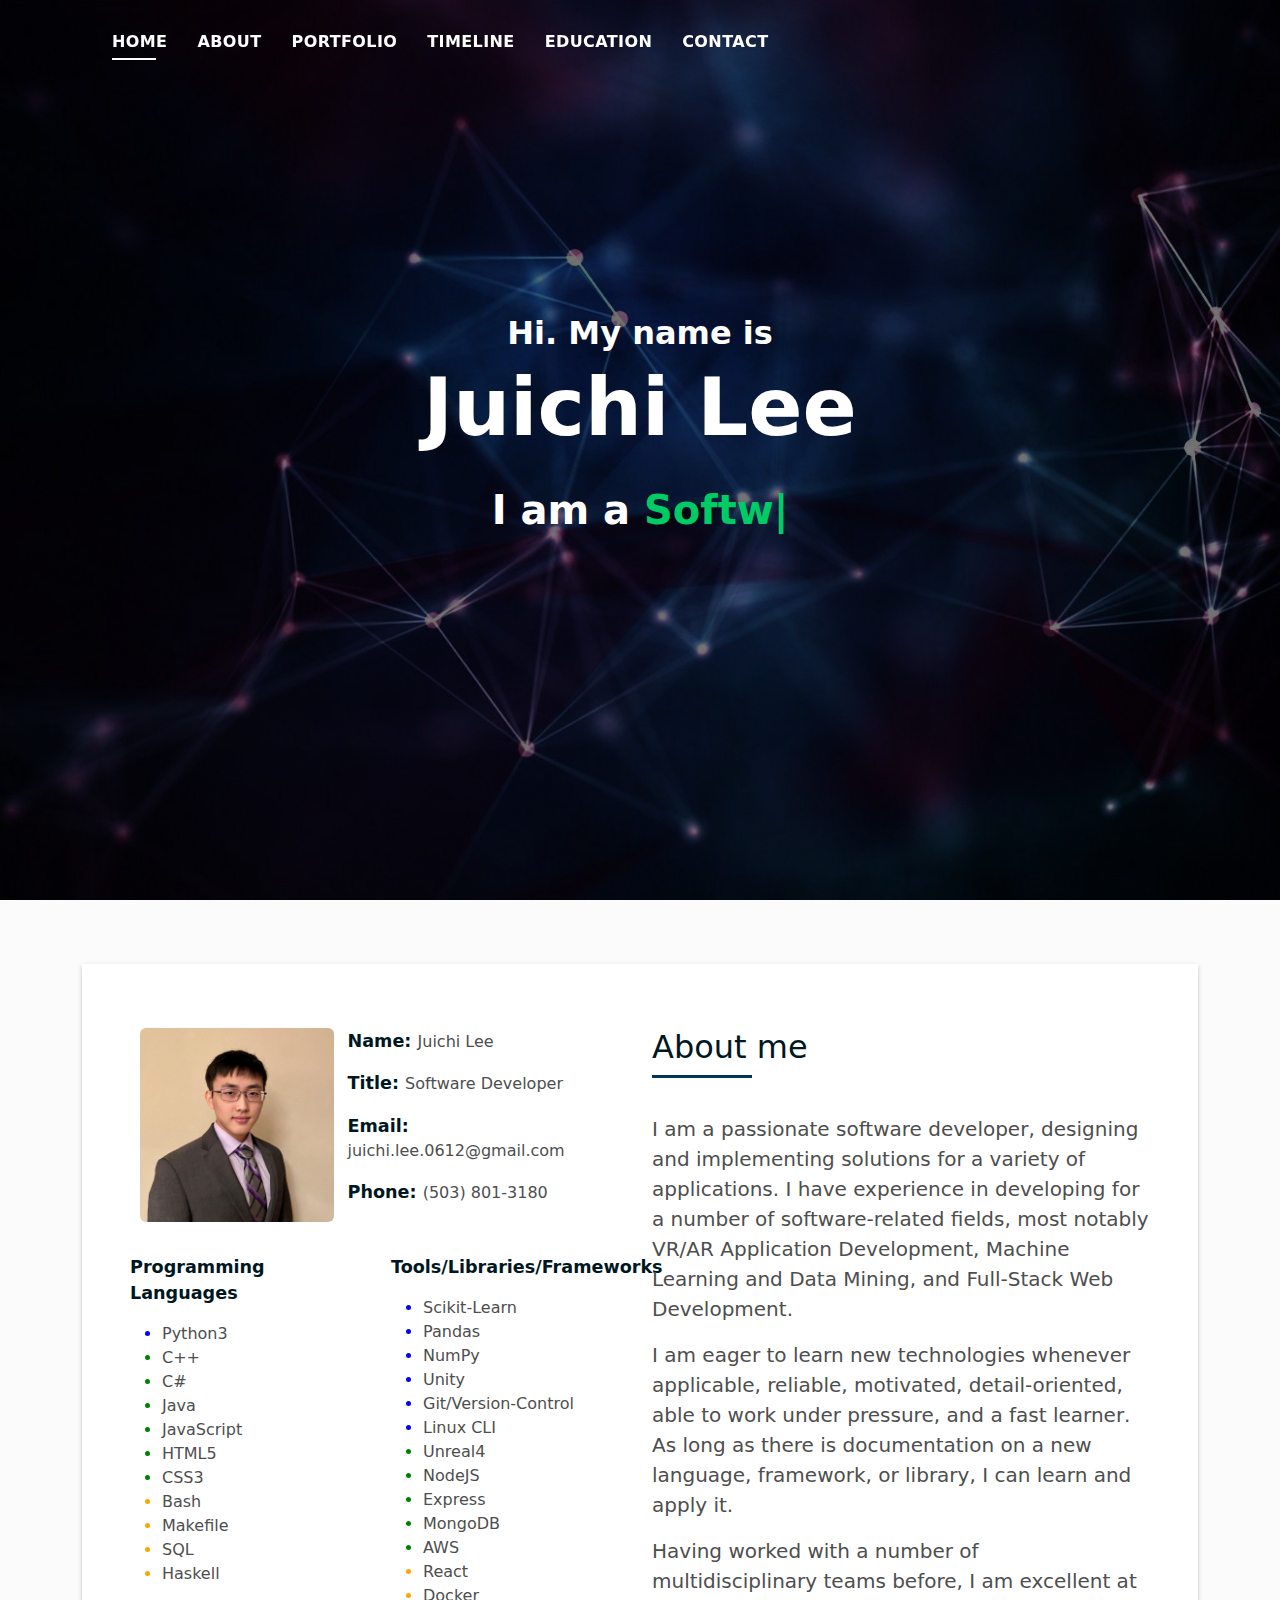
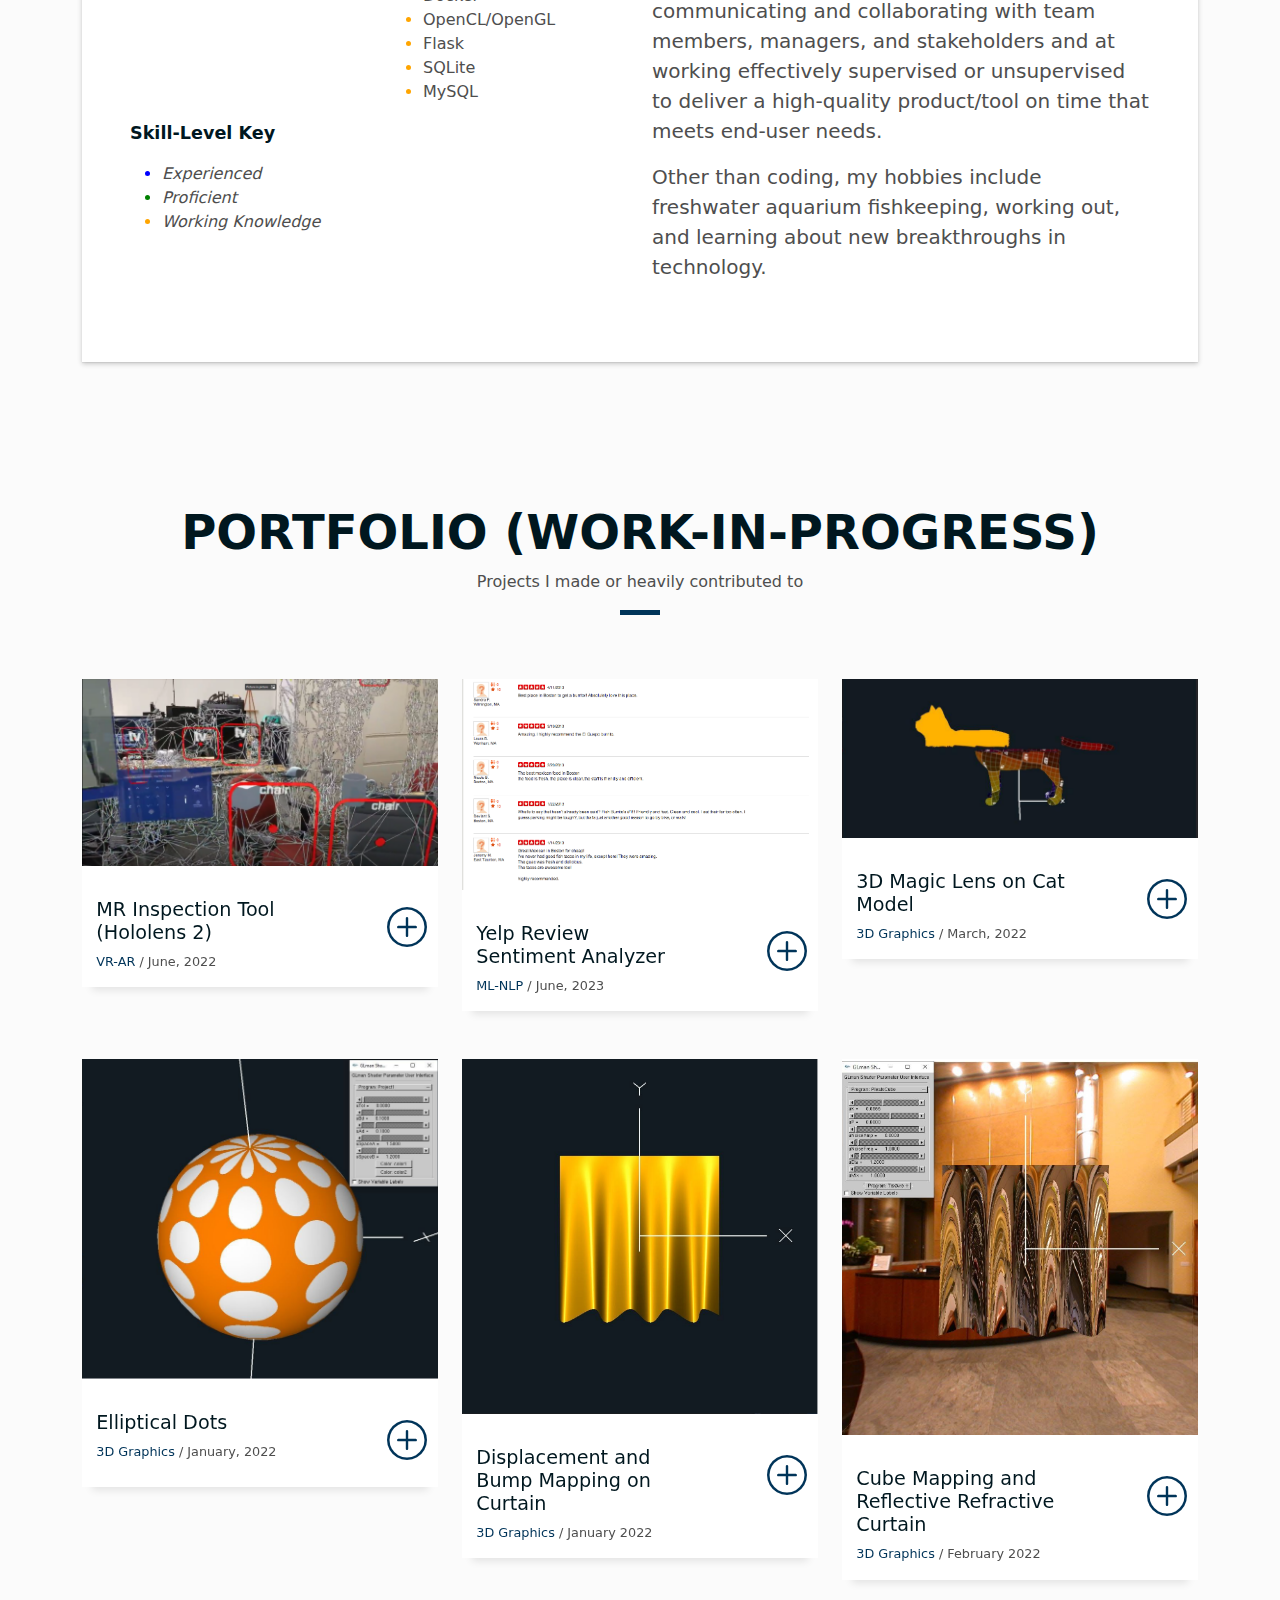
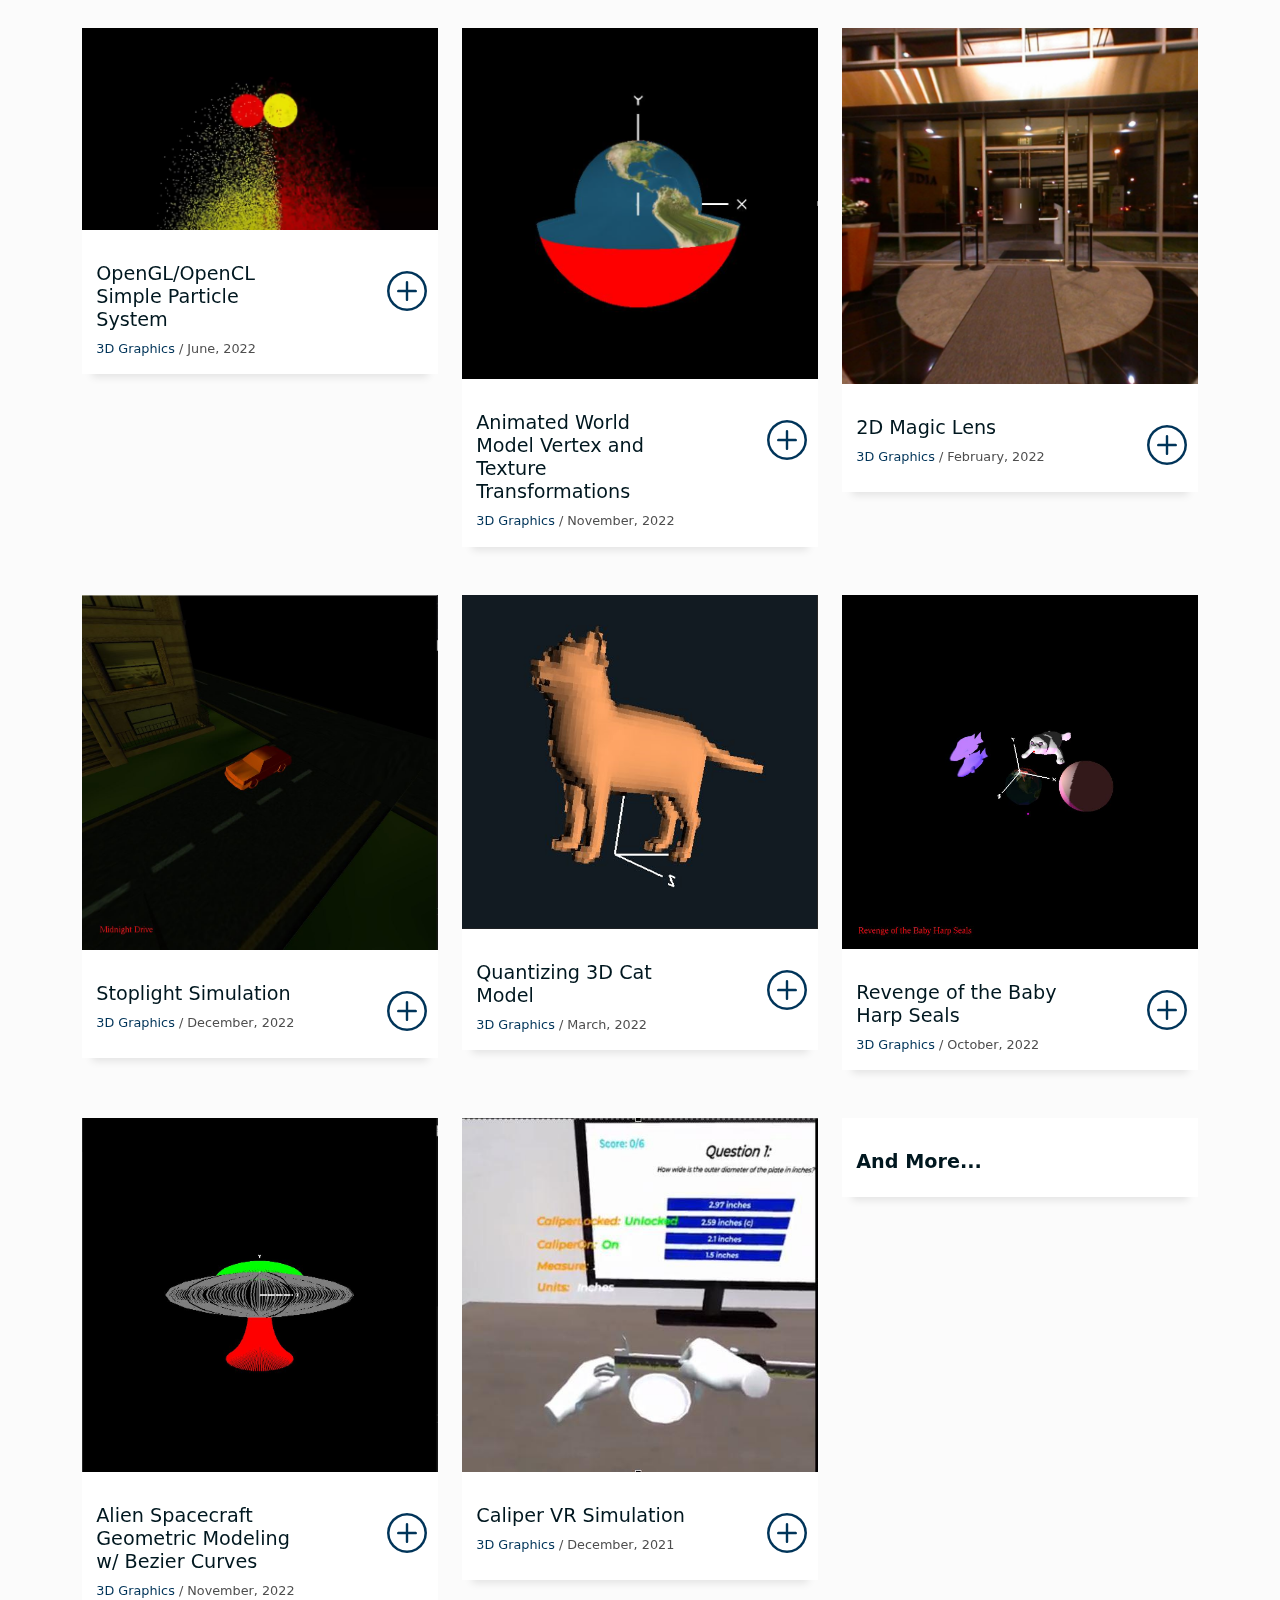
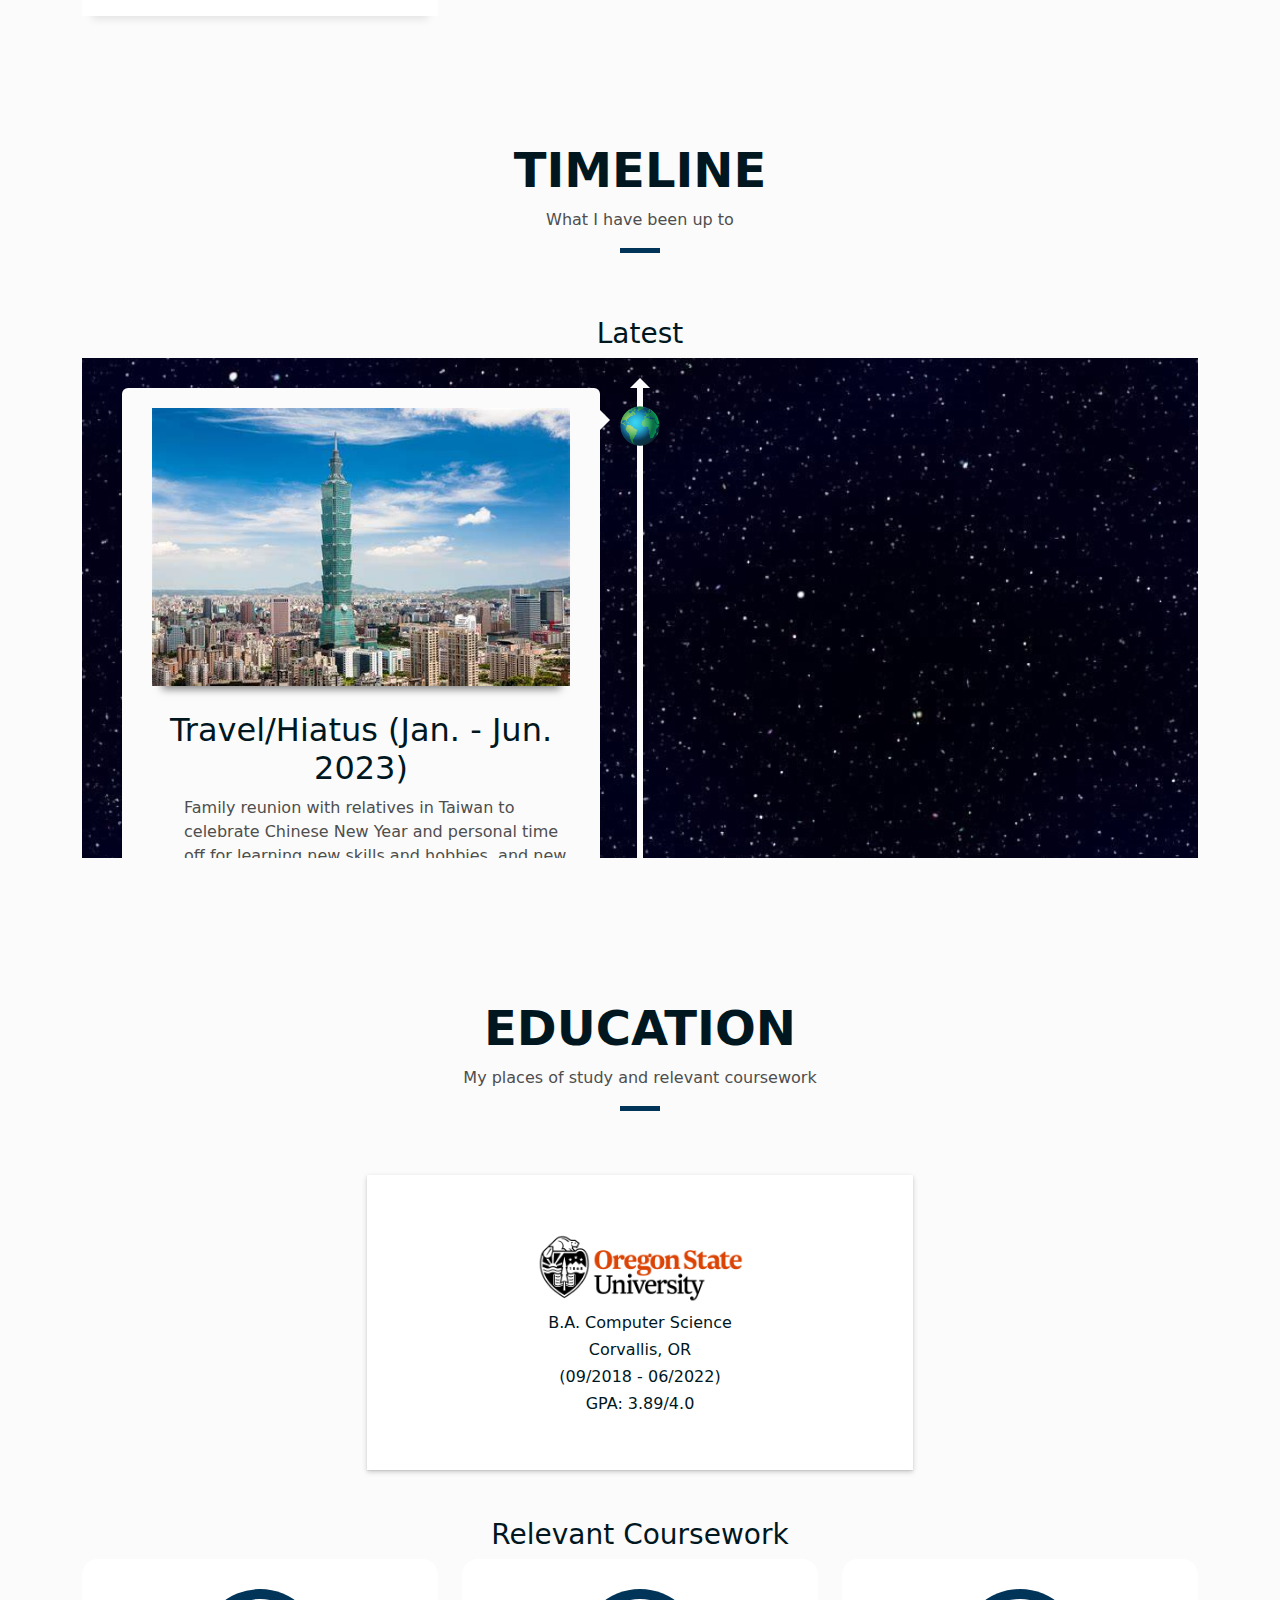
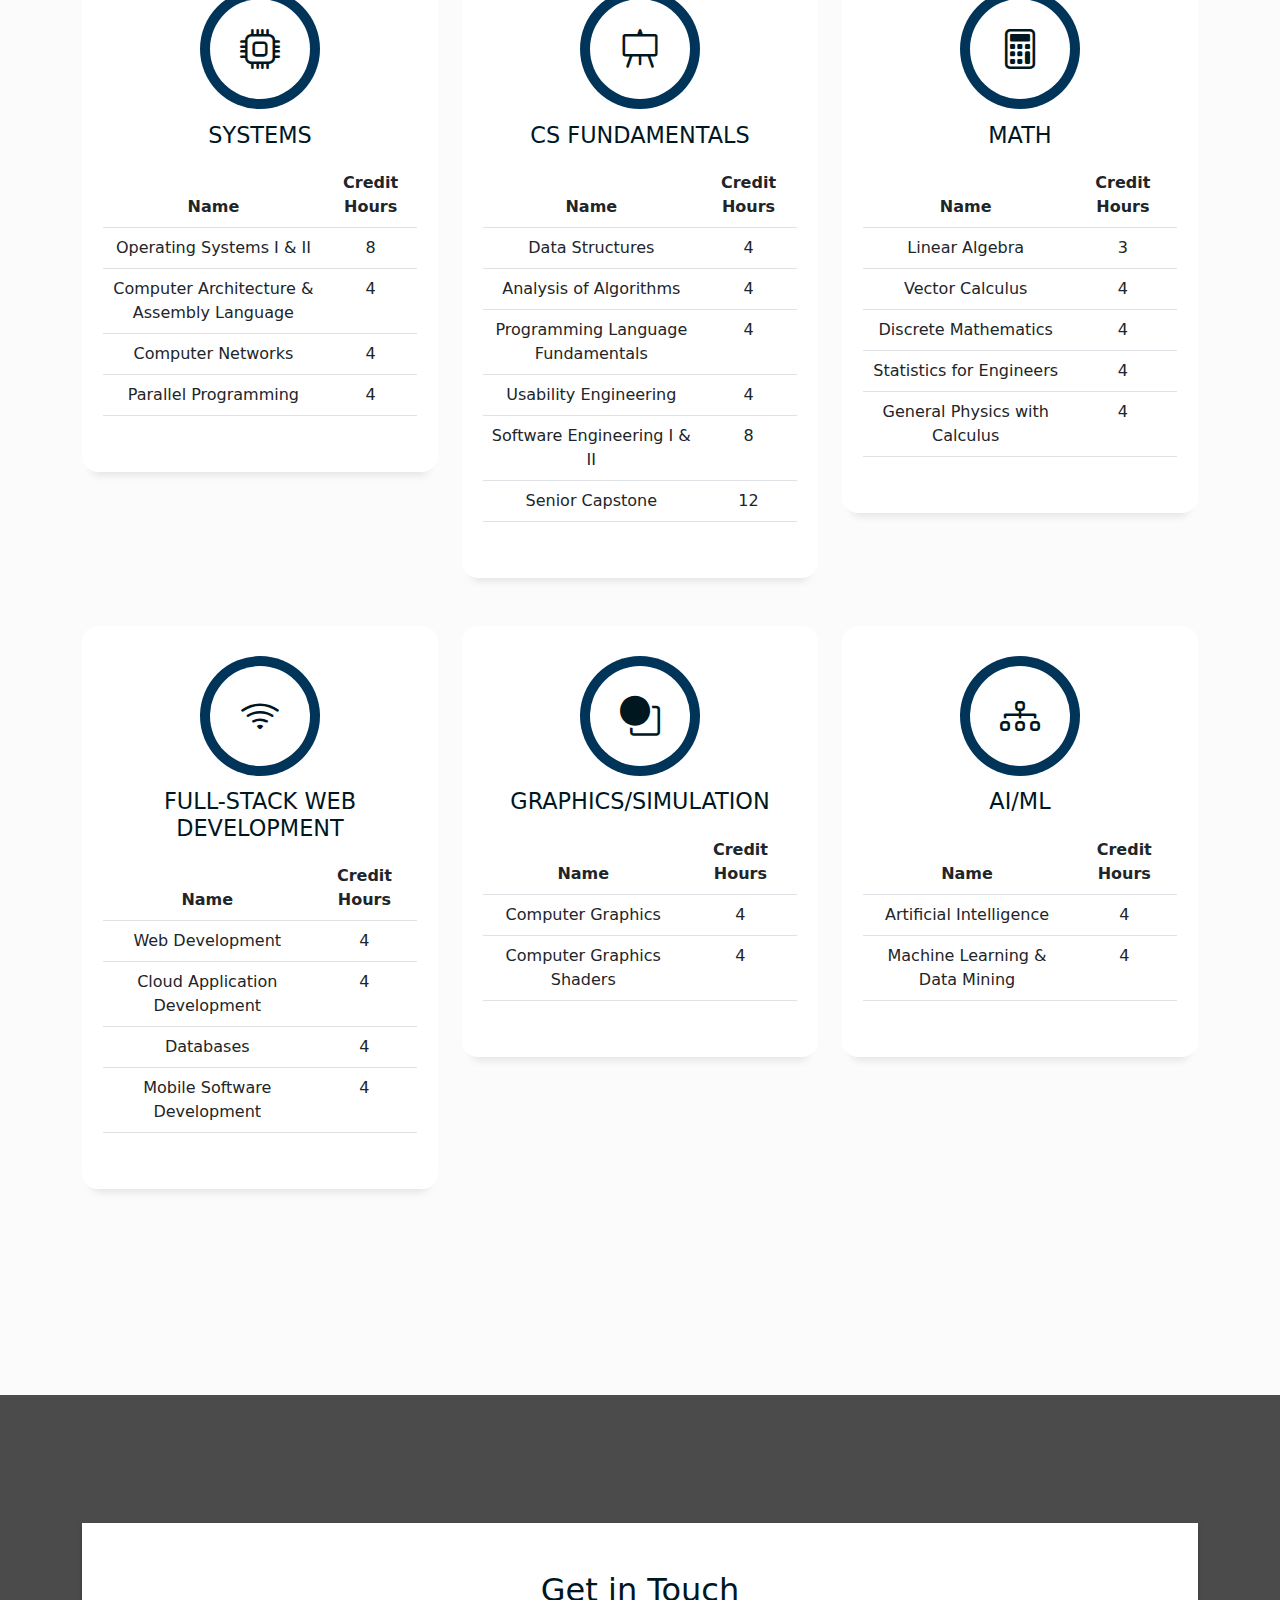
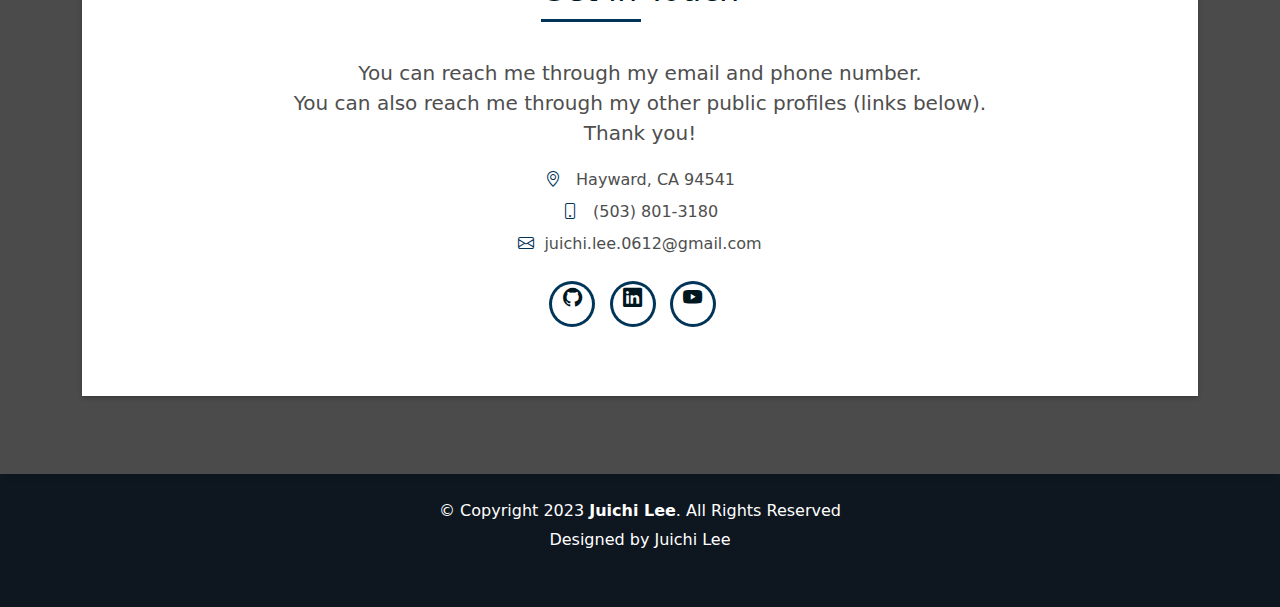
==== commit 4fe29511: "Update index.html" ====
--- a/index.html
+++ b/index.html
@@ -117,7 +117,7 @@
                             <p class="title-s">Programming Languages</p>
                             <ul>
                               <li style="color: blue;"><span>Python3</span></li>
-                              <li style="color: blue;"><span>C++</span></li>
+                              <li style="color: green;"><span>C++</span></li>
                               <li style="color: green;"><span>C#</span></li>
                               <li style="color: green;"><span>Java</span></li>
                               <li style="color: green;"><span>JavaScript</span></li>
